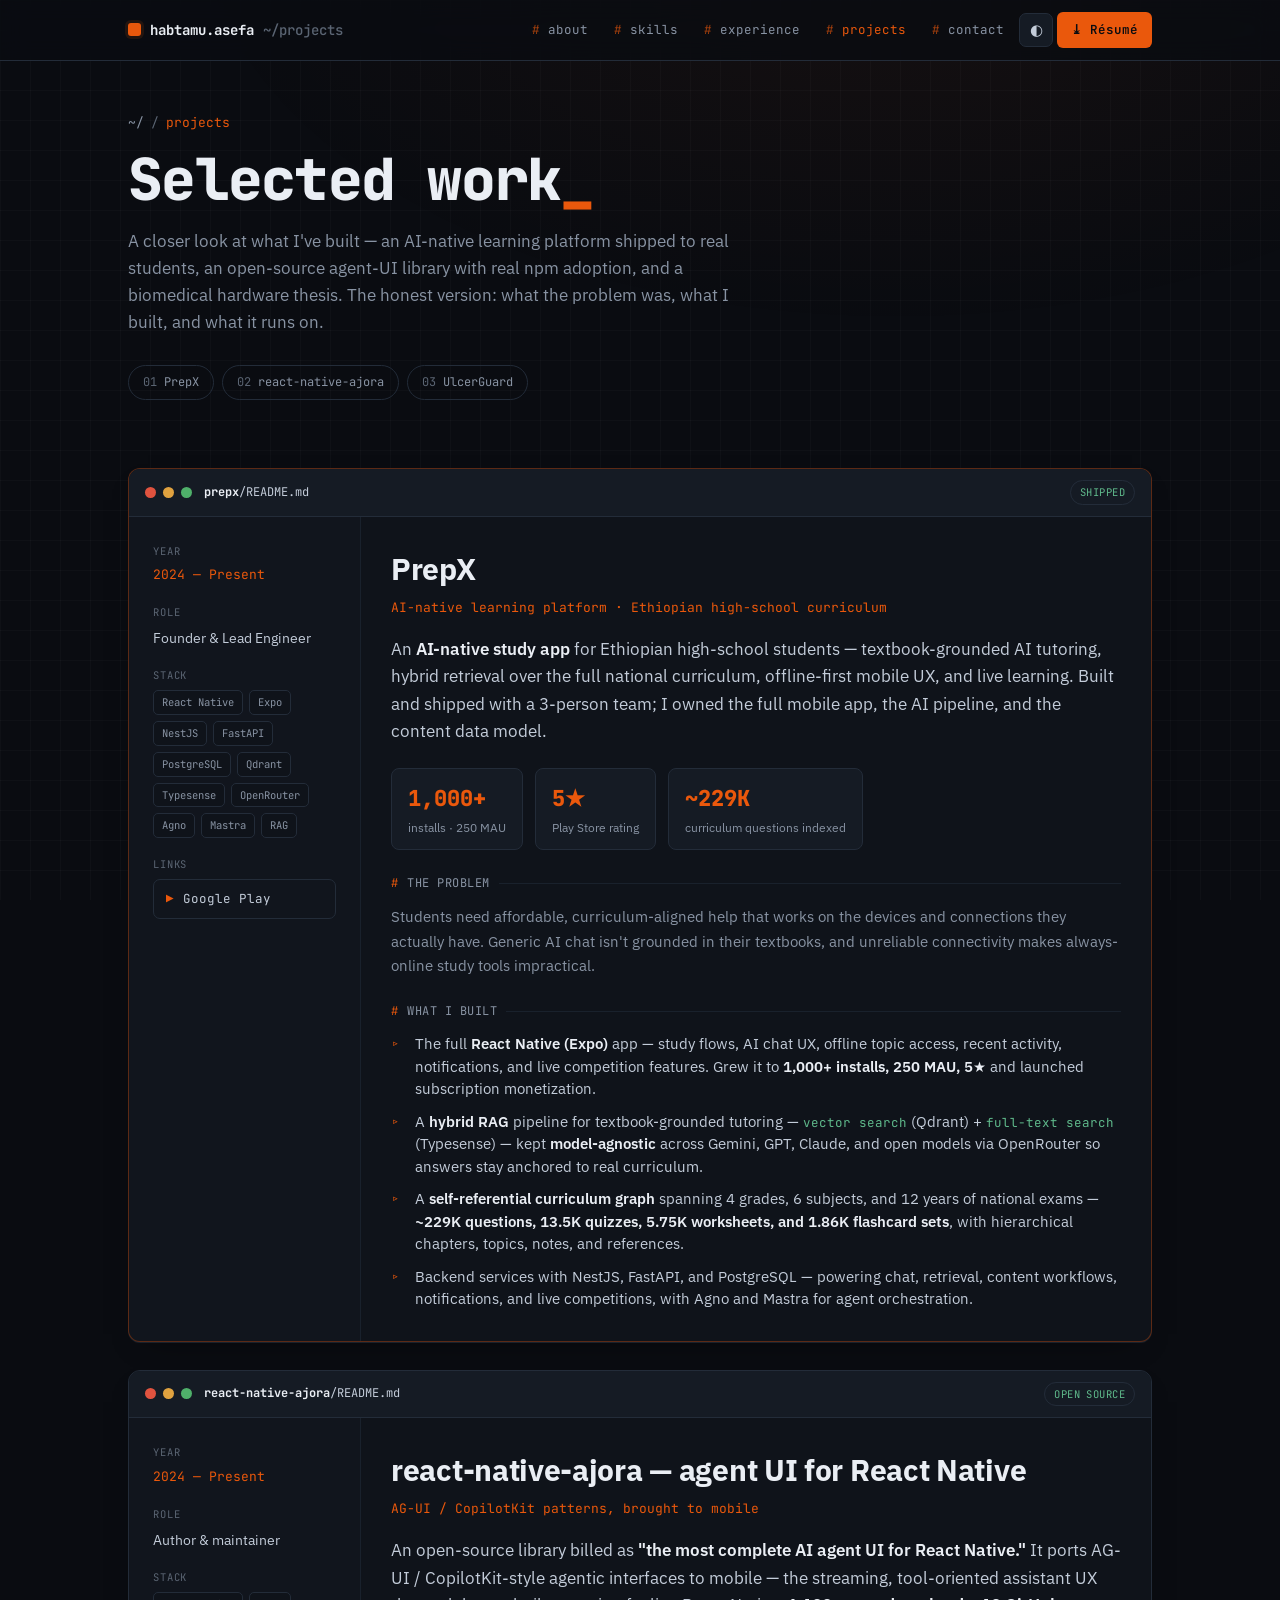
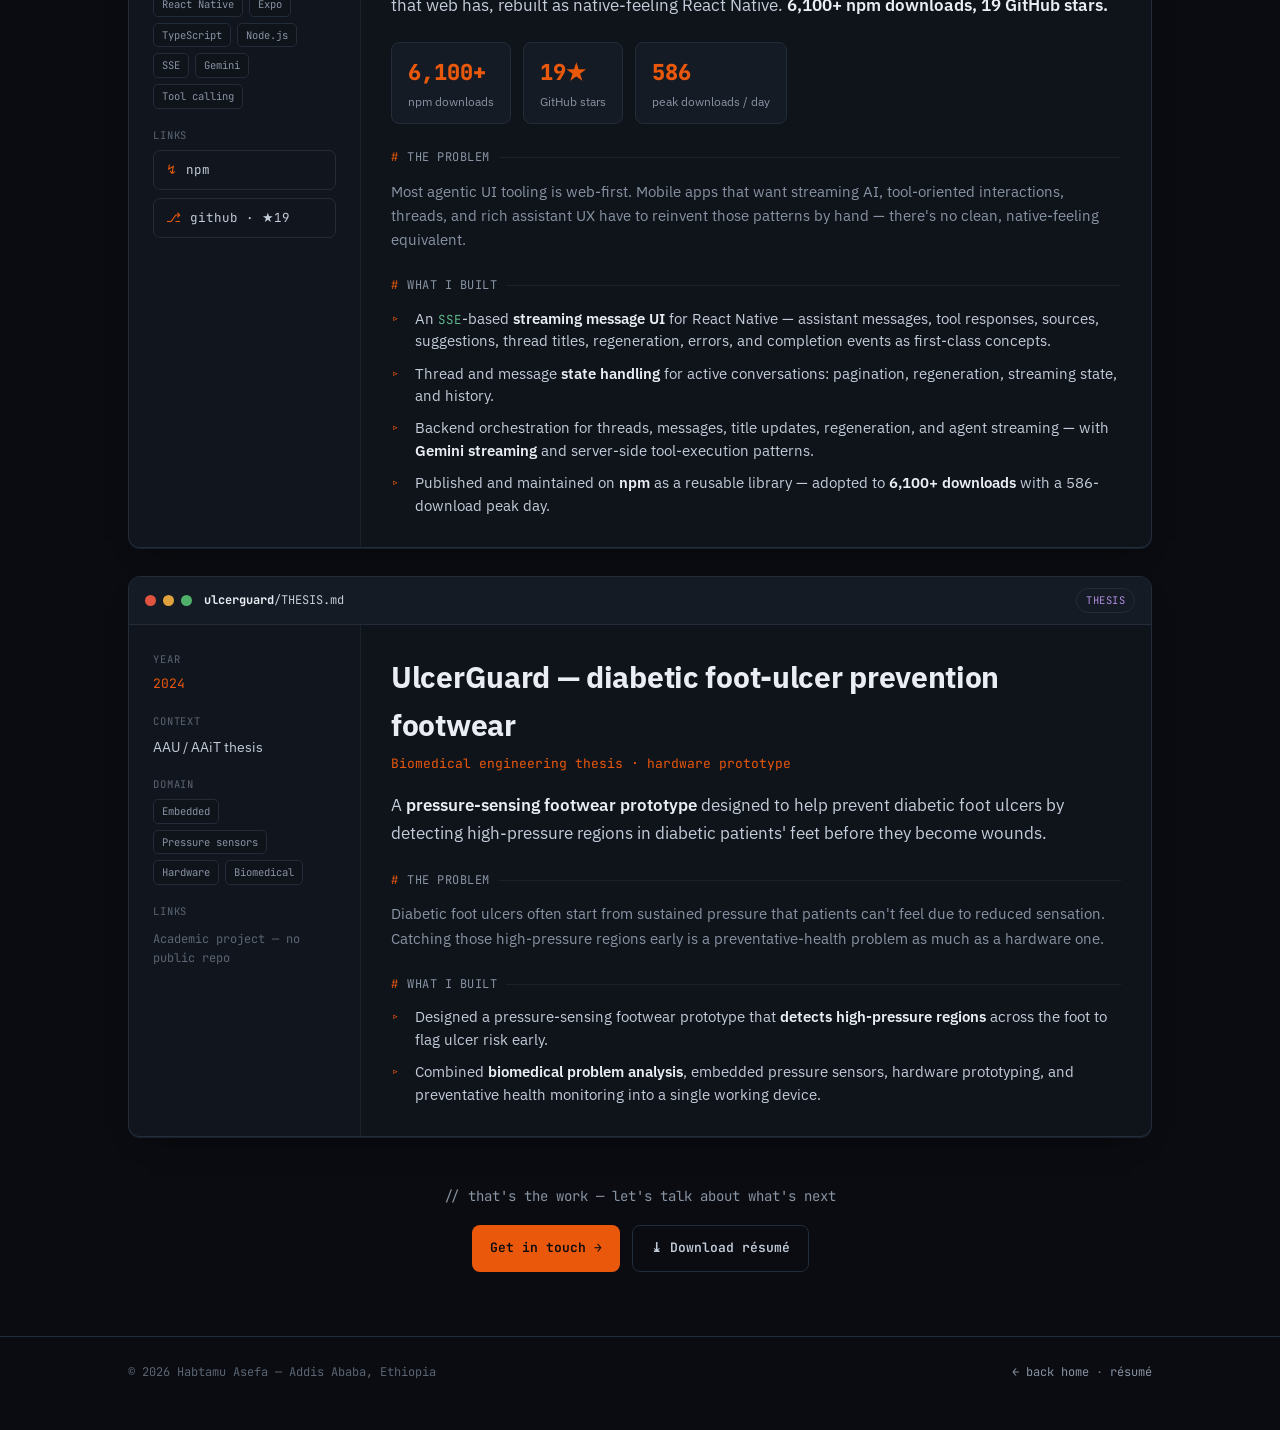
==== projects.html @ e274bf7d "Initial portfolio + résumé site Terminal/IDE-themed portfolio (index, projects, two-page résumé) bui" ====
<!DOCTYPE html>
<html lang="en" data-theme="dark">
<head>
<meta charset="UTF-8" />
<meta name="viewport" content="width=device-width, initial-scale=1.0" />
<title>Projects — Habtamu Asefa</title>
<meta name="description" content="Selected work by Habtamu Asefa — PrepX (AI-native learning platform), react-native-ajora (open-source agent UI), and a biomedical hardware thesis." />
<link rel="icon" type="image/png" href="favicon.png" />
<link rel="apple-touch-icon" href="apple-touch-icon.png" />
<link rel="stylesheet" href="theme.css" />
<link rel="stylesheet" href="site.css" />
<link rel="stylesheet" href="projects.css" />
</head>
<body>
<div class="wrap">

  <!-- ====================== NAV ====================== -->
  <nav class="nav">
    <div class="nav-in">
      <a class="brand" href="index.html"><span class="sq"></span> habtamu.asefa <span class="path">~/projects</span></a>
      <button class="icon-btn nav-toggle" id="navToggle" aria-label="Menu">≡</button>
      <div class="nav-links" id="navLinks">
        <a href="index.html#about"><span class="h">#</span> about</a>
        <a href="index.html#skills"><span class="h">#</span> skills</a>
        <a href="index.html#experience"><span class="h">#</span> experience</a>
        <a href="projects.html" class="active"><span class="h">#</span> projects</a>
        <a href="index.html#contact"><span class="h">#</span> contact</a>
        <button class="icon-btn" id="themeToggle" title="Toggle theme" aria-label="Toggle theme">◐</button>
        <a class="btn-resume" href="Resume.html">⤓ Résumé</a>
      </div>
    </div>
  </nav>

  <main class="container">

    <!-- ====================== HERO ====================== -->
    <header class="proj-hero">
      <div class="crumb"><a href="index.html">~/</a><span class="sep">/</span><span class="here">projects</span></div>
      <h1>Selected work<span class="u">_</span></h1>
      <p class="sub">A closer look at what I've built — an AI-native learning platform shipped to real students, an open-source agent-UI library with real npm adoption, and a biomedical hardware thesis. The honest version: what the problem was, what I built, and what it runs on.</p>

      <div class="case-index">
        <a href="#prepx"><span class="n">01</span> PrepX</a>
        <a href="#ajora"><span class="n">02</span> react-native-ajora</a>
        <a href="#ulcerguard"><span class="n">03</span> UlcerGuard</a>
      </div>
    </header>

    <div class="cases">

      <!-- ============ 01 · PREPX ============ -->
      <article class="case flagship" id="prepx">
        <div class="case-file">
          <span class="term-dots"><i class="r"></i><i class="y"></i><i class="g"></i></span>
          <span class="path"><b>prepx</b>/README.md</span>
          <span class="status status--shipped">Shipped</span>
        </div>
        <div class="case-body">
          <aside class="case-meta">
            <div class="row"><div class="label">Year</div><div class="val mono">2024 — Present</div></div>
            <div class="row"><div class="label">Role</div><div class="val">Founder &amp; Lead Engineer</div></div>
            <div class="row full"><div class="label">Stack</div>
              <div class="stk">
                <span class="chip">React Native</span><span class="chip">Expo</span><span class="chip">NestJS</span><span class="chip">FastAPI</span><span class="chip">PostgreSQL</span><span class="chip">Qdrant</span><span class="chip">Typesense</span><span class="chip">OpenRouter</span><span class="chip">Agno</span><span class="chip">Mastra</span><span class="chip">RAG</span>
              </div>
            </div>
            <div class="row full"><div class="label">Links</div>
              <div class="case-links">
                <a href="https://play.google.com/store/apps/details?id=com.temaribet.prepx"><span class="g">▶</span> Google Play</a>
              </div>
            </div>
          </aside>
          <div class="case-main">
            <h2>PrepX</h2>
            <p class="tagline">AI-native learning platform · Ethiopian high-school curriculum</p>
            <p class="lede">An <b>AI-native study app</b> for Ethiopian high-school students — textbook-grounded AI tutoring, hybrid retrieval over the full national curriculum, offline-first mobile UX, and live learning. Built and shipped with a 3-person team; I owned the full mobile app, the AI pipeline, and the content data model.</p>

            <div class="case-metrics">
              <div class="case-metric"><div class="num">1,000+</div><div class="lbl">installs · 250 MAU</div></div>
              <div class="case-metric"><div class="num">5★</div><div class="lbl">Play Store rating</div></div>
              <div class="case-metric"><div class="num">~229K</div><div class="lbl">curriculum questions indexed</div></div>
            </div>

            <div class="case-h"><span class="h">#</span> the problem <span class="line"></span></div>
            <p>Students need affordable, curriculum-aligned help that works on the devices and connections they actually have. Generic AI chat isn't grounded in their textbooks, and unreliable connectivity makes always-online study tools impractical.</p>

            <div class="case-h"><span class="h">#</span> what i built <span class="line"></span></div>
            <ul class="case-list">
              <li>The full <b>React Native (Expo)</b> app — study flows, AI chat UX, offline topic access, recent activity, notifications, and live competition features. Grew it to <b>1,000+ installs, 250 MAU, 5★</b> and launched subscription monetization.</li>
              <li>A <b>hybrid RAG</b> pipeline for textbook-grounded tutoring — <code>vector search</code> (Qdrant) + <code>full-text search</code> (Typesense) — kept <b>model-agnostic</b> across Gemini, GPT, Claude, and open models via OpenRouter so answers stay anchored to real curriculum.</li>
              <li>A <b>self-referential curriculum graph</b> spanning 4 grades, 6 subjects, and 12 years of national exams — <b>~229K questions, 13.5K quizzes, 5.75K worksheets, and 1.86K flashcard sets</b>, with hierarchical chapters, topics, notes, and references.</li>
              <li>Backend services with NestJS, FastAPI, and PostgreSQL — powering chat, retrieval, content workflows, notifications, and live competitions, with Agno and Mastra for agent orchestration.</li>
            </ul>
          </div>
        </div>
      </article>

      <!-- ============ 02 · REACT-NATIVE-AJORA ============ -->
      <article class="case" id="ajora">
        <div class="case-file">
          <span class="term-dots"><i class="r"></i><i class="y"></i><i class="g"></i></span>
          <span class="path"><b>react-native-ajora</b>/README.md</span>
          <span class="status status--shipped">Open source</span>
        </div>
        <div class="case-body">
          <aside class="case-meta">
            <div class="row"><div class="label">Year</div><div class="val mono">2024 — Present</div></div>
            <div class="row"><div class="label">Role</div><div class="val">Author &amp; maintainer</div></div>
            <div class="row full"><div class="label">Stack</div>
              <div class="stk">
                <span class="chip">React Native</span><span class="chip">Expo</span><span class="chip">TypeScript</span><span class="chip">Node.js</span><span class="chip">SSE</span><span class="chip">Gemini</span><span class="chip">Tool calling</span>
              </div>
            </div>
            <div class="row full"><div class="label">Links</div>
              <div class="case-links">
                <a href="https://www.npmjs.com/package/react-native-ajora"><span class="g">↯</span> npm</a>
                <a href="https://github.com/habasefa/react-native-ajora"><span class="g">⎇</span> github · ★19</a>
              </div>
            </div>
          </aside>
          <div class="case-main">
            <h2>react-native-ajora — agent UI for React Native</h2>
            <p class="tagline">AG-UI / CopilotKit patterns, brought to mobile</p>
            <p class="lede">An open-source library billed as <b>"the most complete AI agent UI for React Native."</b> It ports AG-UI / CopilotKit-style agentic interfaces to mobile — the streaming, tool-oriented assistant UX that web has, rebuilt as native-feeling React Native. <b>6,100+ npm downloads, 19 GitHub stars.</b></p>

            <div class="case-metrics">
              <div class="case-metric"><div class="num">6,100+</div><div class="lbl">npm downloads</div></div>
              <div class="case-metric"><div class="num">19★</div><div class="lbl">GitHub stars</div></div>
              <div class="case-metric"><div class="num">586</div><div class="lbl">peak downloads / day</div></div>
            </div>

            <div class="case-h"><span class="h">#</span> the problem <span class="line"></span></div>
            <p>Most agentic UI tooling is web-first. Mobile apps that want streaming AI, tool-oriented interactions, threads, and rich assistant UX have to reinvent those patterns by hand — there's no clean, native-feeling equivalent.</p>

            <div class="case-h"><span class="h">#</span> what i built <span class="line"></span></div>
            <ul class="case-list">
              <li>An <code>SSE</code>-based <b>streaming message UI</b> for React Native — assistant messages, tool responses, sources, suggestions, thread titles, regeneration, errors, and completion events as first-class concepts.</li>
              <li>Thread and message <b>state handling</b> for active conversations: pagination, regeneration, streaming state, and history.</li>
              <li>Backend orchestration for threads, messages, title updates, regeneration, and agent streaming — with <b>Gemini streaming</b> and server-side tool-execution patterns.</li>
              <li>Published and maintained on <b>npm</b> as a reusable library — adopted to <b>6,100+ downloads</b> with a 586-download peak day.</li>
            </ul>
          </div>
        </div>
      </article>

      <!-- ============ 03 · ULCERGUARD ============ -->
      <article class="case" id="ulcerguard">
        <div class="case-file">
          <span class="term-dots"><i class="r"></i><i class="y"></i><i class="g"></i></span>
          <span class="path"><b>ulcerguard</b>/THESIS.md</span>
          <span class="status status--thesis">Thesis</span>
        </div>
        <div class="case-body">
          <aside class="case-meta">
            <div class="row"><div class="label">Year</div><div class="val mono">2024</div></div>
            <div class="row"><div class="label">Context</div><div class="val">AAU / AAiT thesis</div></div>
            <div class="row full"><div class="label">Domain</div>
              <div class="stk">
                <span class="chip">Embedded</span><span class="chip">Pressure sensors</span><span class="chip">Hardware</span><span class="chip">Biomedical</span>
              </div>
            </div>
            <div class="row full"><div class="label">Links</div>
              <div class="case-links">
                <span class="muted">Academic project — no public repo</span>
              </div>
            </div>
          </aside>
          <div class="case-main">
            <h2>UlcerGuard — diabetic foot-ulcer prevention footwear</h2>
            <p class="tagline">Biomedical engineering thesis · hardware prototype</p>
            <p class="lede">A <b>pressure-sensing footwear prototype</b> designed to help prevent diabetic foot ulcers by detecting high-pressure regions in diabetic patients' feet before they become wounds.</p>

            <div class="case-h"><span class="h">#</span> the problem <span class="line"></span></div>
            <p>Diabetic foot ulcers often start from sustained pressure that patients can't feel due to reduced sensation. Catching those high-pressure regions early is a preventative-health problem as much as a hardware one.</p>

            <div class="case-h"><span class="h">#</span> what i built <span class="line"></span></div>
            <ul class="case-list">
              <li>Designed a pressure-sensing footwear prototype that <b>detects high-pressure regions</b> across the foot to flag ulcer risk early.</li>
              <li>Combined <b>biomedical problem analysis</b>, embedded pressure sensors, hardware prototyping, and preventative health monitoring into a single working device.</li>
            </ul>
          </div>
        </div>
      </article>

    </div>

    <!-- ====================== CTA ====================== -->
    <div class="proj-cta">
      <p>// that's the work — let's talk about what's next</p>
      <div class="row">
        <a class="cta cta-primary" href="index.html#contact">Get in touch →</a>
        <a class="cta cta-ghost" href="Resume.html">⤓ Download résumé</a>
      </div>
    </div>

  </main>

  <footer class="foot">
    <div class="container">
      <div class="foot-in">
        <span>© 2026 Habtamu Asefa — Addis Ababa, Ethiopia</span>
        <span><a href="index.html">← back home</a> · <a href="Resume.html">résumé</a></span>
      </div>
    </div>
  </footer>

</div>

<script>
  // minimal: theme + mobile nav (no terminal here)
  (function () {
    var root = document.documentElement;
    var saved = localStorage.getItem('habtamu-theme');
    if (saved) root.setAttribute('data-theme', saved);
    var tg = document.getElementById('themeToggle');
    if (tg) tg.addEventListener('click', function () {
      var dark = root.getAttribute('data-theme') !== 'light';
      var next = dark ? 'light' : 'dark';
      root.setAttribute('data-theme', next);
      localStorage.setItem('habtamu-theme', next);
    });
    var nt = document.getElementById('navToggle'), nl = document.getElementById('navLinks');
    if (nt && nl) {
      nt.addEventListener('click', function () { nl.classList.toggle('open'); });
      nl.querySelectorAll('a').forEach(function (a) { a.addEventListener('click', function () { nl.classList.remove('open'); }); });
    }
  })();
</script>
</body>
</html>
---- theme.css ----
/* =========================================================================
   Habtamu Asefa — shared theme tokens
   Developer-terminal / IDE aesthetic. Deep slate, orange accent.
   ========================================================================= */

@import url('https://fonts.googleapis.com/css2?family=JetBrains+Mono:ital,wght@0,400;0,500;0,600;0,700;0,800;1,400;1,500&family=IBM+Plex+Sans:ital,wght@0,300;0,400;0,500;0,600;0,700;1,400&display=swap');

:root {
  /* Accent (chosen: orange) — used sparingly for emphasis */
  --accent:        #ea580c;
  --accent-bright: #fb923c;
  --accent-deep:   #c2410c;
  --accent-tint:   rgba(234, 88, 12, 0.12);

  /* Restrained "syntax" palette — used as quiet code-color motifs */
  --syn-green:  #5fb98b;
  --syn-blue:   #6ca8e6;
  --syn-purple: #b08ce0;
  --syn-yellow: #d6a44a;

  /* Type */
  --font-mono: 'JetBrains Mono', ui-monospace, 'SF Mono', Menlo, Consolas, monospace;
  --font-sans: 'IBM Plex Sans', system-ui, -apple-system, sans-serif;

  /* Type scale */
  --t-xs:   12px;
  --t-sm:   13px;
  --t-base: 15px;
  --t-md:   17px;
  --t-lg:   20px;
  --t-xl:   26px;
  --t-2xl:  34px;
  --t-3xl:  46px;
  --t-4xl:  62px;
  --t-5xl:  84px;

  /* Spacing — 4px base */
  --s-1: 4px;  --s-2: 8px;  --s-3: 12px; --s-4: 16px; --s-5: 20px;
  --s-6: 24px; --s-8: 32px; --s-10: 40px; --s-12: 48px; --s-16: 64px;
  --s-20: 80px; --s-24: 96px; --s-32: 128px;

  --radius: 8px;
  --radius-sm: 5px;
  --radius-lg: 12px;
  --radius-pill: 9999px;

  --ease: cubic-bezier(0.2, 0.7, 0.2, 1);
  --dur: 240ms;

  --maxw: 1080px;
}

/* ---- Dark (default) ---------------------------------------------------- */
:root,
[data-theme="dark"] {
  --bg-0: #0a0c11;   /* deepest — page */
  --bg-1: #0f131a;   /* panel */
  --bg-2: #151b24;   /* raised surface */
  --bg-3: #1b2430;   /* hover */
  --border:      #232c39;
  --border-soft: #19212c;
  --border-glow: rgba(234, 88, 12, 0.35);

  --fg-0: #eaeef4;   /* primary */
  --fg-1: #c3ccd9;   /* body */
  --fg-2: #8893a3;   /* secondary / meta */
  --fg-3: #5b6573;   /* faint / comments */

  --shadow-pop: 0 2px 4px rgba(0,0,0,0.4), 0 18px 50px -18px rgba(0,0,0,0.7);
  --shadow-card: 0 1px 0 var(--border-soft), 0 12px 30px -20px rgba(0,0,0,0.8);
  --scrim: rgba(5,7,10,0.7);
  --grid-line: rgba(255,255,255,0.022);
}

/* ---- Light (print-friendly / toggle) ---------------------------------- */
[data-theme="light"] {
  --bg-0: #f7f6f2;
  --bg-1: #ffffff;
  --bg-2: #f1efe9;
  --bg-3: #e8e5dd;
  --border:      #ddd8cd;
  --border-soft: #e8e4da;
  --border-glow: rgba(234, 88, 12, 0.3);

  --fg-0: #171513;
  --fg-1: #34302a;
  --fg-2: #6b6459;
  --fg-3: #948b7c;

  --syn-green:  #2f7d57;
  --syn-blue:   #2f6bb0;
  --syn-purple: #7a51b8;
  --syn-yellow: #9a6f12;

  --shadow-pop: 0 2px 4px rgba(40,30,15,0.06), 0 18px 44px -22px rgba(40,30,15,0.2);
  --shadow-card: 0 1px 2px rgba(40,30,15,0.05), 0 10px 26px -20px rgba(40,30,15,0.25);
  --scrim: rgba(30,24,15,0.4);
  --grid-line: rgba(0,0,0,0.025);
}

* { box-sizing: border-box; }

::selection { background: var(--accent-tint); color: var(--fg-0); }

/* Shared terminal window chrome dots */
.term-dots { display: inline-flex; gap: 7px; align-items: center; }
.term-dots i {
  width: 11px; height: 11px; border-radius: 50%;
  display: block; background: var(--border);
}
.term-dots i.r { background: #e0533f; }
.term-dots i.y { background: #e0a23f; }
.term-dots i.g { background: #4fb06a; }

/* Prompt glyph */
.prompt { color: var(--accent); font-weight: 700; }
.flat   { color: var(--syn-green); }
.dim    { color: var(--fg-3); }
---- site.css ----
/* =========================================================================
   Portfolio site — developer-terminal aesthetic
   ========================================================================= */

html { scroll-behavior: smooth; scroll-padding-top: 84px; }
body {
  margin: 0; background: var(--bg-0); color: var(--fg-1);
  font-family: var(--font-sans); font-size: var(--t-base); line-height: 1.6;
  -webkit-font-smoothing: antialiased;
  overflow-x: hidden;
}

/* faint page grid + vignette */
body::before {
  content: ""; position: fixed; inset: 0; pointer-events: none; z-index: 0;
  background-image:
    linear-gradient(var(--grid-line) 1px, transparent 1px),
    linear-gradient(90deg, var(--grid-line) 1px, transparent 1px);
  background-size: 30px 30px;
}
body::after {
  content: ""; position: fixed; inset: 0; pointer-events: none; z-index: 0;
  background: radial-gradient(1200px 700px at 70% -10%, var(--accent-tint), transparent 60%);
  opacity: 0.5;
}
.wrap { position: relative; z-index: 1; }

a { color: inherit; }
::selection { background: var(--accent-tint); }

/* scrollbar */
::-webkit-scrollbar { width: 11px; height: 11px; }
::-webkit-scrollbar-track { background: var(--bg-0); }
::-webkit-scrollbar-thumb { background: var(--bg-3); border-radius: 6px; border: 2px solid var(--bg-0); }
::-webkit-scrollbar-thumb:hover { background: var(--border); }

.container { max-width: var(--maxw); margin: 0 auto; padding: 0 28px; }

/* ============ NAV ============ */
.nav {
  position: sticky; top: 0; z-index: 40;
  background: color-mix(in srgb, var(--bg-0) 78%, transparent);
  backdrop-filter: blur(12px) saturate(1.2);
  border-bottom: 1px solid var(--border);
}
.nav-in { max-width: var(--maxw); margin: 0 auto; padding: 12px 28px;
  display: flex; align-items: center; gap: 18px; }
.brand { font-family: var(--font-mono); font-weight: 700; font-size: 14px; color: var(--fg-0);
  display: flex; align-items: center; gap: 9px; text-decoration: none; }
.brand .sq { width: 13px; height: 13px; border-radius: 3px; background: var(--accent);
  box-shadow: 0 0 0 3px var(--accent-tint); }
.brand .path { color: var(--fg-3); font-weight: 500; }
.nav-links { margin-left: auto; display: flex; gap: 4px; align-items: center; }
.nav-links a { font-family: var(--font-mono); font-size: 12.5px; color: var(--fg-2);
  text-decoration: none; padding: 7px 11px; border-radius: 6px; transition: all var(--dur) var(--ease); }
.nav-links a:hover { color: var(--fg-0); background: var(--bg-2); }
.nav-links a.active { color: var(--accent); }
.nav-links a .h { color: var(--accent); opacity: .7; }
.btn-resume {
  font-family: var(--font-mono); font-size: 12.5px; font-weight: 600;
  color: var(--bg-0) !important; background: var(--accent);
  padding: 8px 14px !important; border-radius: 6px; text-decoration: none;
  transition: all var(--dur) var(--ease); display: inline-flex; gap: 7px; align-items: center;
}
.btn-resume:hover { background: var(--accent-bright); transform: translateY(-1px); }
.icon-btn { background: var(--bg-2); border: 1px solid var(--border); color: var(--fg-1);
  width: 34px; height: 34px; border-radius: 7px; cursor: pointer; font-size: 15px;
  display: inline-flex; align-items: center; justify-content: center; transition: all var(--dur) var(--ease); }
.icon-btn:hover { border-color: var(--accent); color: var(--accent); }

.nav-toggle { display: none; }

/* ============ HERO ============ */
.hero { padding: 64px 0 72px; }
.hero-grid { display: grid; grid-template-columns: 1.05fr 0.95fr; gap: 44px; align-items: center; }

.hero-eyebrow { font-family: var(--font-mono); font-size: 13px; color: var(--fg-2); margin-bottom: 18px; }
.hero-eyebrow .prompt { margin-right: 8px; }
.hero h1 {
  font-family: var(--font-mono); font-weight: 800; letter-spacing: -0.03em;
  font-size: clamp(40px, 6.4vw, 72px); line-height: 0.98; margin: 0; color: var(--fg-0);
}
.hero h1 .u { color: var(--accent); }
.hero .tagline {
  font-family: var(--font-mono); font-size: clamp(15px, 2vw, 19px); color: var(--fg-1);
  margin: 20px 0 0; font-weight: 500; letter-spacing: -0.01em;
}
.hero .tagline .sep { color: var(--accent); margin: 0 7px; }
.hero .lede { font-size: var(--t-md); color: var(--fg-2); max-width: 50ch; margin: 22px 0 0; line-height: 1.65; }
.hero .lede b { color: var(--fg-0); font-weight: 600; }
.hero-cta { display: flex; flex-wrap: wrap; gap: 12px; margin-top: 30px; }
.cta {
  font-family: var(--font-mono); font-size: 13px; font-weight: 600; text-decoration: none;
  padding: 12px 18px; border-radius: 8px; transition: all var(--dur) var(--ease);
  display: inline-flex; align-items: center; gap: 9px;
}
.cta-primary { background: var(--accent); color: var(--bg-0); }
.cta-primary:hover { background: var(--accent-bright); transform: translateY(-2px); box-shadow: 0 10px 26px -12px var(--accent); }
.cta-ghost { background: transparent; color: var(--fg-1); border: 1px solid var(--border); }
.cta-ghost:hover { border-color: var(--accent); color: var(--accent); }

/* terminal window */
.term {
  background: var(--bg-1); border: 1px solid var(--border); border-radius: var(--radius-lg);
  box-shadow: var(--shadow-pop); overflow: hidden; min-height: 360px;
  display: flex; flex-direction: column;
}
.term-bar { display: flex; align-items: center; gap: 12px; padding: 11px 14px;
  background: var(--bg-2); border-bottom: 1px solid var(--border); }
.term-bar .title { font-family: var(--font-mono); font-size: 12px; color: var(--fg-2); margin: 0 auto; }
.term-bar .title b { color: var(--fg-1); }
.term-body { padding: 18px 18px 16px; font-family: var(--font-mono); font-size: 13.5px;
  line-height: 1.7; flex: 1; overflow-y: auto; max-height: 420px; }
.term-body .line { white-space: pre-wrap; word-break: break-word; }
.term-body .cmd .prompt { color: var(--accent); margin-right: 8px; }
.term-body .cmd { color: var(--fg-0); }
.term-body .out { color: var(--fg-2); padding-left: 2px; }
.term-body .out .ok { color: var(--syn-green); }
.term-body .out .key { color: var(--syn-blue); }
.term-body .out .str { color: var(--syn-green); }
.term-body .out .acc { color: var(--accent); }
.term-body .out a { color: var(--syn-blue); text-decoration: none; border-bottom: 1px dotted var(--syn-blue); }
.term-input-row { display: flex; align-items: center; padding: 6px 18px 16px; font-family: var(--font-mono); font-size: 13.5px; }
.term-input-row .prompt { color: var(--accent); margin-right: 8px; }
.term-input { background: transparent; border: none; outline: none; color: var(--fg-0);
  font-family: var(--font-mono); font-size: 13.5px; flex: 1; caret-color: var(--accent); }
.term-input::placeholder { color: var(--fg-3); }
.cursor { display: inline-block; width: 9px; height: 17px; background: var(--accent);
  vertical-align: text-bottom; animation: blink 1.05s steps(1) infinite; margin-left: 1px; }
@keyframes blink { 50% { opacity: 0; } }
.hint { font-family: var(--font-mono); font-size: 11px; color: var(--fg-3); margin-top: 9px; text-align: center; }
.hint code { color: var(--accent); }

/* ============ SECTION SHELL ============ */
section.block { padding: 56px 0; position: relative; }
.sec-label { font-family: var(--font-mono); font-size: 13px; color: var(--fg-2); margin-bottom: 10px;
  display: flex; align-items: center; gap: 9px; }
.sec-label .h { color: var(--accent); font-weight: 700; }
.sec-label .rule { flex: 1; height: 1px; background: var(--border); }
.sec-title { font-family: var(--font-mono); font-weight: 800; font-size: clamp(26px, 4vw, 38px);
  letter-spacing: -0.02em; color: var(--fg-0); margin: 0 0 8px; }
.sec-intro { color: var(--fg-2); max-width: 60ch; margin: 0 0 32px; font-size: var(--t-md); }

/* reveal */
.reveal { opacity: 0; transform: translateY(18px); transition: opacity 600ms var(--ease), transform 600ms var(--ease); }
.reveal.in { opacity: 1; transform: none; }

/* ============ ABOUT ============ */
.about-grid { display: grid; grid-template-columns: 1.4fr 1fr; gap: 36px; align-items: start; }
.prose-card { background: var(--bg-1); border: 1px solid var(--border); border-radius: var(--radius-lg); padding: 26px 28px; }
.prose-card p { margin: 0 0 14px; color: var(--fg-1); }
.prose-card p:last-child { margin-bottom: 0; }
.prose-card b { color: var(--fg-0); font-weight: 600; }
.prose-card .accent { color: var(--accent); font-weight: 600; }
.stat-col { display: flex; flex-direction: column; gap: 12px; }
.stat { background: var(--bg-1); border: 1px solid var(--border); border-radius: var(--radius);
  padding: 18px 20px; }
.stat .num { font-family: var(--font-mono); font-size: 30px; font-weight: 800; color: var(--accent); letter-spacing: -0.02em; }
.stat .lbl { font-size: 13px; color: var(--fg-2); margin-top: 3px; }

/* profile photo — compact, framed like an IDE file panel */
.avatar { margin: 0; align-self: flex-start; background: var(--bg-1);
  border: 1px solid var(--border); border-radius: var(--radius-lg); padding: 7px;
  box-shadow: var(--shadow-card); }
.avatar img { width: 168px; height: 168px; object-fit: cover; object-position: center 18%;
  border-radius: var(--radius-sm); display: block; }
.avatar figcaption { font-family: var(--font-mono); font-size: var(--t-xs); color: var(--fg-3);
  display: flex; align-items: center; gap: 7px; padding: 7px 3px 2px; }
.avatar figcaption .on { width: 7px; height: 7px; border-radius: 50%;
  background: var(--syn-green); box-shadow: 0 0 0 3px var(--accent-tint); flex: none; }
.avatar figcaption b { color: var(--fg-1); font-weight: 600; }

/* ============ SKILLS (code block) ============ */
.code-window { background: var(--bg-1); border: 1px solid var(--border); border-radius: var(--radius-lg);
  overflow: hidden; box-shadow: var(--shadow-card); }
.code-head { display: flex; align-items: center; gap: 12px; padding: 11px 16px; background: var(--bg-2);
  border-bottom: 1px solid var(--border); font-family: var(--font-mono); font-size: 12px; color: var(--fg-2); }
.code-body { display: grid; grid-template-columns: 46px 1fr; font-family: var(--font-mono);
  font-size: 13.5px; line-height: 1.95; }
.gutter { color: var(--fg-3); text-align: right; padding: 16px 12px 16px 0; user-select: none;
  border-right: 1px solid var(--border-soft); background: color-mix(in srgb, var(--bg-2) 40%, transparent); }
.code { padding: 16px 18px; overflow-x: auto; }
.code .ln { white-space: pre; }
.code .k { color: var(--syn-purple); }
.code .key { color: var(--syn-blue); }
.code .str { color: var(--syn-green); }
.code .pun { color: var(--fg-3); }
.code .acc { color: var(--accent); }
.code .cm { color: var(--fg-3); font-style: italic; }

/* ============ EXPERIENCE ============ */
.timeline { display: flex; flex-direction: column; gap: 0; }
.job { display: grid; grid-template-columns: 200px 1fr; gap: 28px; padding: 26px 0;
  border-top: 1px solid var(--border); }
.job:first-child { border-top: none; }
.job .when { font-family: var(--font-mono); font-size: 12.5px; color: var(--accent); font-weight: 600; }
.job .place { font-family: var(--font-mono); font-size: 12px; color: var(--fg-3); margin-top: 6px; }
.job .stk { display: flex; flex-wrap: wrap; gap: 5px; margin-top: 14px; }
.chip { font-family: var(--font-mono); font-size: 10.5px; color: var(--fg-2); border: 1px solid var(--border);
  border-radius: 5px; padding: 3px 8px; background: var(--bg-1); }
.job h3 { font-size: 21px; color: var(--fg-0); margin: 0; letter-spacing: -0.01em; }
.job .org { font-family: var(--font-mono); font-size: 13px; color: var(--accent); margin-top: 4px; }
.job .desc { color: var(--fg-2); margin: 12px 0 0; font-size: 14.5px; }
.job ul { margin: 14px 0 0; padding: 0; list-style: none; display: flex; flex-direction: column; gap: 8px; }
.job li { position: relative; padding-left: 22px; color: var(--fg-1); font-size: 14.5px; line-height: 1.55; }
.job li::before { content: "▹"; position: absolute; left: 0; color: var(--accent); font-family: var(--font-mono); }
.job li b { color: var(--fg-0); font-weight: 600; }
.job li code { font-family: var(--font-mono); font-size: 12.5px; color: var(--syn-green); }

/* ============ PROJECTS ============ */
.proj-grid { display: grid; grid-template-columns: repeat(2, 1fr); gap: 18px; }
.card { background: var(--bg-1); border: 1px solid var(--border); border-radius: var(--radius-lg);
  padding: 22px 24px; transition: all var(--dur) var(--ease); display: flex; flex-direction: column;
  position: relative; overflow: hidden; }
.card::before { content: ""; position: absolute; left: 0; top: 0; bottom: 0; width: 2px;
  background: var(--accent); opacity: 0; transition: opacity var(--dur) var(--ease); }
.card:hover { border-color: var(--border-glow); transform: translateY(-3px); box-shadow: var(--shadow-pop); }
.card:hover::before { opacity: 1; }
.card .top { display: flex; align-items: center; gap: 10px; margin-bottom: 14px; }
.card .fname { font-family: var(--font-mono); font-size: 12px; color: var(--fg-3); margin-left: auto; }
.card .ico { width: 30px; height: 30px; border-radius: 7px; background: var(--accent-tint);
  color: var(--accent); display: flex; align-items: center; justify-content: center;
  font-family: var(--font-mono); font-weight: 700; font-size: 14px; }
.card h3 { font-size: 18px; color: var(--fg-0); margin: 0 0 4px; letter-spacing: -0.01em; }
.card .yr { font-family: var(--font-mono); font-size: 11.5px; color: var(--accent); }
.card p { color: var(--fg-2); font-size: 14px; margin: 11px 0 16px; flex: 1; line-height: 1.55; }
.card .stk { display: flex; flex-wrap: wrap; gap: 5px; }
.card.wide { grid-column: span 2; }

/* clickable project cards → case studies */
.card-link { text-decoration: none; color: inherit; cursor: pointer; }
.card-link:focus-visible { outline: 2px solid var(--accent); outline-offset: 3px; }
.card .badge {
  font-family: var(--font-mono); font-size: 10.5px; color: var(--syn-green);
  border: 1px solid color-mix(in srgb, var(--syn-green) 40%, transparent);
  border-radius: var(--radius-pill); padding: 2px 9px;
}
.card-more {
  font-family: var(--font-mono); font-size: 12px; color: var(--fg-3); margin-top: 14px;
  transition: color var(--dur) var(--ease); display: inline-flex; align-items: center; gap: 6px;
}
.card-link:hover .card-more { color: var(--accent); }
.intro-link { color: var(--accent); text-decoration: none; font-family: var(--font-mono); font-size: 14px; white-space: nowrap; }
.intro-link:hover { text-decoration: underline; text-underline-offset: 3px; }

/* ============ EDUCATION + ACHIEVEMENTS ============ */
.split { display: grid; grid-template-columns: 1fr 1fr; gap: 22px; }
.panel { background: var(--bg-1); border: 1px solid var(--border); border-radius: var(--radius-lg); padding: 26px 28px; }
.panel h3 { font-family: var(--font-mono); font-size: 14px; color: var(--fg-0); margin: 0 0 18px;
  display: flex; align-items: center; gap: 8px; }
.panel h3 .h { color: var(--accent); }
.edu-deg { font-size: 18px; color: var(--fg-0); font-weight: 600; }
.edu-school { font-family: var(--font-mono); font-size: 13px; color: var(--accent); margin-top: 5px; }
.edu-det { color: var(--fg-2); font-size: 14px; margin-top: 12px; line-height: 1.55; }
.edu-det b { color: var(--fg-1); }
.ach-list { list-style: none; margin: 0; padding: 0; display: flex; flex-direction: column; gap: 13px; }
.ach-list li { position: relative; padding-left: 24px; color: var(--fg-1); font-size: 14.5px; line-height: 1.5; }
.ach-list li::before { content: "§"; position: absolute; left: 0; color: var(--accent); font-family: var(--font-mono); font-weight: 700; }
.ach-list li b { color: var(--fg-0); font-weight: 600; }

/* ============ CONTACT / FOOTER ============ */
.contact-block { padding: 72px 0 40px; }
.contact-card { background: var(--bg-1); border: 1px solid var(--border); border-radius: var(--radius-lg);
  padding: 44px; text-align: center; box-shadow: var(--shadow-card); position: relative; overflow: hidden; }
.contact-card::after { content: ""; position: absolute; inset: 0; pointer-events: none;
  background: radial-gradient(600px 300px at 50% 0%, var(--accent-tint), transparent 70%); }
.contact-card > * { position: relative; }
.contact-card .prompt-line { font-family: var(--font-mono); font-size: 13px; color: var(--fg-2); margin-bottom: 14px; }
.contact-card h2 { font-family: var(--font-mono); font-weight: 800; font-size: clamp(28px, 4vw, 44px);
  letter-spacing: -0.02em; color: var(--fg-0); margin: 0 0 14px; }
.contact-card h2 .u { color: var(--accent); }
.contact-card p { color: var(--fg-2); max-width: 46ch; margin: 0 auto 28px; }
.links-row { display: flex; flex-wrap: wrap; gap: 12px; justify-content: center; }
.link-btn { font-family: var(--font-mono); font-size: 13px; color: var(--fg-1); text-decoration: none;
  background: var(--bg-2); border: 1px solid var(--border); border-radius: 8px; padding: 11px 17px;
  display: inline-flex; align-items: center; gap: 9px; transition: all var(--dur) var(--ease); }
.link-btn:hover { border-color: var(--accent); color: var(--accent); transform: translateY(-2px); }
.link-btn .g { color: var(--accent); }

.foot { border-top: 1px solid var(--border); margin-top: 56px; padding: 26px 0 48px; }
.foot-in { display: flex; flex-wrap: wrap; gap: 14px; justify-content: space-between; align-items: center;
  font-family: var(--font-mono); font-size: 12px; color: var(--fg-3); }
.foot-in a { color: var(--fg-2); text-decoration: none; }
.foot-in a:hover { color: var(--accent); }

/* ============ RESPONSIVE ============ */
@media (max-width: 880px) {
  .hero-grid, .about-grid { grid-template-columns: 1fr; gap: 34px; }
  .job { grid-template-columns: 1fr; gap: 12px; }
  .proj-grid, .split { grid-template-columns: 1fr; }
  .card.wide { grid-column: span 1; }
  .nav-links { display: none; }
  .nav-links.open { display: flex; position: absolute; top: 58px; right: 14px; left: 14px;
    flex-direction: column; background: var(--bg-1); border: 1px solid var(--border);
    border-radius: var(--radius); padding: 10px; gap: 2px; box-shadow: var(--shadow-pop); }
  .nav-links.open a { padding: 11px 14px; }
  .nav-toggle { display: inline-flex; }
}
@media (max-width: 520px) {
  .container, .nav-in { padding-left: 18px; padding-right: 18px; }
  .contact-card { padding: 30px 22px; }
}
---- projects.css ----
/* =========================================================================
   Projects page — case studies
   ========================================================================= */

.proj-hero { padding: 52px 0 24px; }
.proj-hero .crumb { font-family: var(--font-mono); font-size: 13px; color: var(--fg-2); margin-bottom: 16px; }
.proj-hero .crumb a { color: var(--fg-2); text-decoration: none; }
.proj-hero .crumb a:hover { color: var(--accent); }
.proj-hero .crumb .sep { color: var(--fg-3); margin: 0 7px; }
.proj-hero .crumb .here { color: var(--accent); }
.proj-hero h1 {
  font-family: var(--font-mono); font-weight: 800; letter-spacing: -0.03em;
  font-size: clamp(34px, 5.5vw, 58px); line-height: 1; margin: 0; color: var(--fg-0);
}
.proj-hero h1 .u { color: var(--accent); }
.proj-hero .sub { color: var(--fg-2); font-size: var(--t-md); max-width: 62ch; margin: 20px 0 0; line-height: 1.6; }

/* index strip — jump links */
.case-index { display: flex; flex-wrap: wrap; gap: 8px; margin: 28px 0 8px; }
.case-index a {
  font-family: var(--font-mono); font-size: 12px; color: var(--fg-2); text-decoration: none;
  border: 1px solid var(--border); border-radius: var(--radius-pill); padding: 7px 14px;
  transition: all var(--dur) var(--ease); display: inline-flex; align-items: center; gap: 7px;
}
.case-index a:hover { border-color: var(--accent); color: var(--accent); }
.case-index a .n { color: var(--fg-3); }
.case-index a:hover .n { color: var(--accent); }

/* ---- the case study ---- */
.cases { display: flex; flex-direction: column; gap: 28px; padding: 36px 0 24px; }

.case {
  scroll-margin-top: 90px;
  background: var(--bg-1); border: 1px solid var(--border); border-radius: var(--radius-lg);
  overflow: hidden; box-shadow: var(--shadow-card);
}
.case.flagship { border-color: var(--border-glow); }

.case-file {
  display: flex; align-items: center; gap: 12px; padding: 11px 16px;
  background: var(--bg-2); border-bottom: 1px solid var(--border);
  font-family: var(--font-mono); font-size: 12px; color: var(--fg-2);
}
.case-file .path { color: var(--fg-1); }
.case-file .path b { color: var(--fg-0); }
.case-file .status {
  margin-left: auto; font-size: 10.5px; letter-spacing: 0.04em; text-transform: uppercase;
  padding: 3px 9px; border-radius: var(--radius-pill); border: 1px solid var(--border);
}
.status--shipped { color: var(--syn-green); border-color: color-mix(in srgb, var(--syn-green) 45%, transparent); }
.status--exp     { color: var(--accent);    border-color: var(--border-glow); }
.status--research{ color: var(--syn-blue);  border-color: color-mix(in srgb, var(--syn-blue) 45%, transparent); }
.status--thesis  { color: var(--syn-purple);border-color: color-mix(in srgb, var(--syn-purple) 45%, transparent); }

.case-body { display: grid; grid-template-columns: 232px 1fr; gap: 0; }
.case-meta {
  padding: 26px 24px; border-right: 1px solid var(--border-soft);
  background: color-mix(in srgb, var(--bg-2) 35%, transparent);
}
.case-meta .label { font-family: var(--font-mono); font-size: 10.5px; letter-spacing: 0.08em;
  text-transform: uppercase; color: var(--fg-3); margin: 0 0 6px; }
.case-meta .row { margin-bottom: 18px; }
.case-meta .val { font-size: 14px; color: var(--fg-1); }
.case-meta .val.mono { font-family: var(--font-mono); font-size: 13px; color: var(--accent); }
.case-meta .stk { display: flex; flex-wrap: wrap; gap: 6px; }
.case-meta .stk .chip { background: var(--bg-1); }
.case-links { display: flex; flex-direction: column; gap: 8px; }
.case-links a {
  font-family: var(--font-mono); font-size: 12.5px; color: var(--fg-1); text-decoration: none;
  border: 1px solid var(--border); border-radius: 7px; padding: 9px 12px;
  display: inline-flex; align-items: center; gap: 9px; transition: all var(--dur) var(--ease);
}
.case-links a:hover { border-color: var(--accent); color: var(--accent); transform: translateX(2px); }
.case-links a .g { color: var(--accent); }
.case-links .muted { color: var(--fg-3); font-family: var(--font-mono); font-size: 12px; padding: 4px 0; }

.case-main { padding: 28px 30px 30px; }
.case-main h2 { font-size: clamp(22px, 3vw, 30px); color: var(--fg-0); margin: 0 0 4px; letter-spacing: -0.01em; }
.case-main .tagline { font-family: var(--font-mono); font-size: 13px; color: var(--accent); margin: 0 0 18px; }
.case-main .lede { color: var(--fg-1); font-size: var(--t-md); line-height: 1.62; margin: 0 0 22px; }
.case-main .lede b { color: var(--fg-0); font-weight: 600; }

.case-h {
  font-family: var(--font-mono); font-size: 12px; letter-spacing: 0.04em; text-transform: uppercase;
  color: var(--fg-2); margin: 24px 0 12px; display: flex; align-items: center; gap: 9px;
}
.case-h .h { color: var(--accent); }
.case-h .line { flex: 1; height: 1px; background: var(--border-soft); }

.case-main p { color: var(--fg-2); line-height: 1.62; margin: 0 0 14px; }
.case-main p b { color: var(--fg-1); font-weight: 600; }

.case-list { list-style: none; margin: 0; padding: 0; display: flex; flex-direction: column; gap: 10px; }
.case-list li { position: relative; padding-left: 24px; color: var(--fg-1); font-size: 14.5px; line-height: 1.55; }
.case-list li::before { content: "▹"; position: absolute; left: 0; color: var(--accent); font-family: var(--font-mono); }
.case-list li b { color: var(--fg-0); font-weight: 600; }
.case-list li code { font-family: var(--font-mono); font-size: 12.5px; color: var(--syn-green); }

/* highlight callouts (only where a real metric exists) */
.case-metrics { display: flex; flex-wrap: wrap; gap: 12px; margin: 4px 0 4px; }
.case-metric { border: 1px solid var(--border); border-radius: var(--radius); padding: 12px 16px; background: var(--bg-2); }
.case-metric .num { font-family: var(--font-mono); font-size: 22px; font-weight: 800; color: var(--accent); }
.case-metric .lbl { font-size: 12px; color: var(--fg-2); margin-top: 2px; }

/* bottom CTA */
.proj-cta { text-align: center; padding: 24px 0 8px; }
.proj-cta p { font-family: var(--font-mono); color: var(--fg-2); font-size: 14px; margin: 0 0 18px; }
.proj-cta .row { display: flex; gap: 12px; justify-content: center; flex-wrap: wrap; }

@media (max-width: 760px) {
  .case-body { grid-template-columns: 1fr; }
  .case-meta { border-right: none; border-bottom: 1px solid var(--border-soft);
    display: grid; grid-template-columns: 1fr 1fr; gap: 0 18px; }
  .case-meta .row.full { grid-column: span 2; }
  .case-main { padding: 22px 20px; }
}
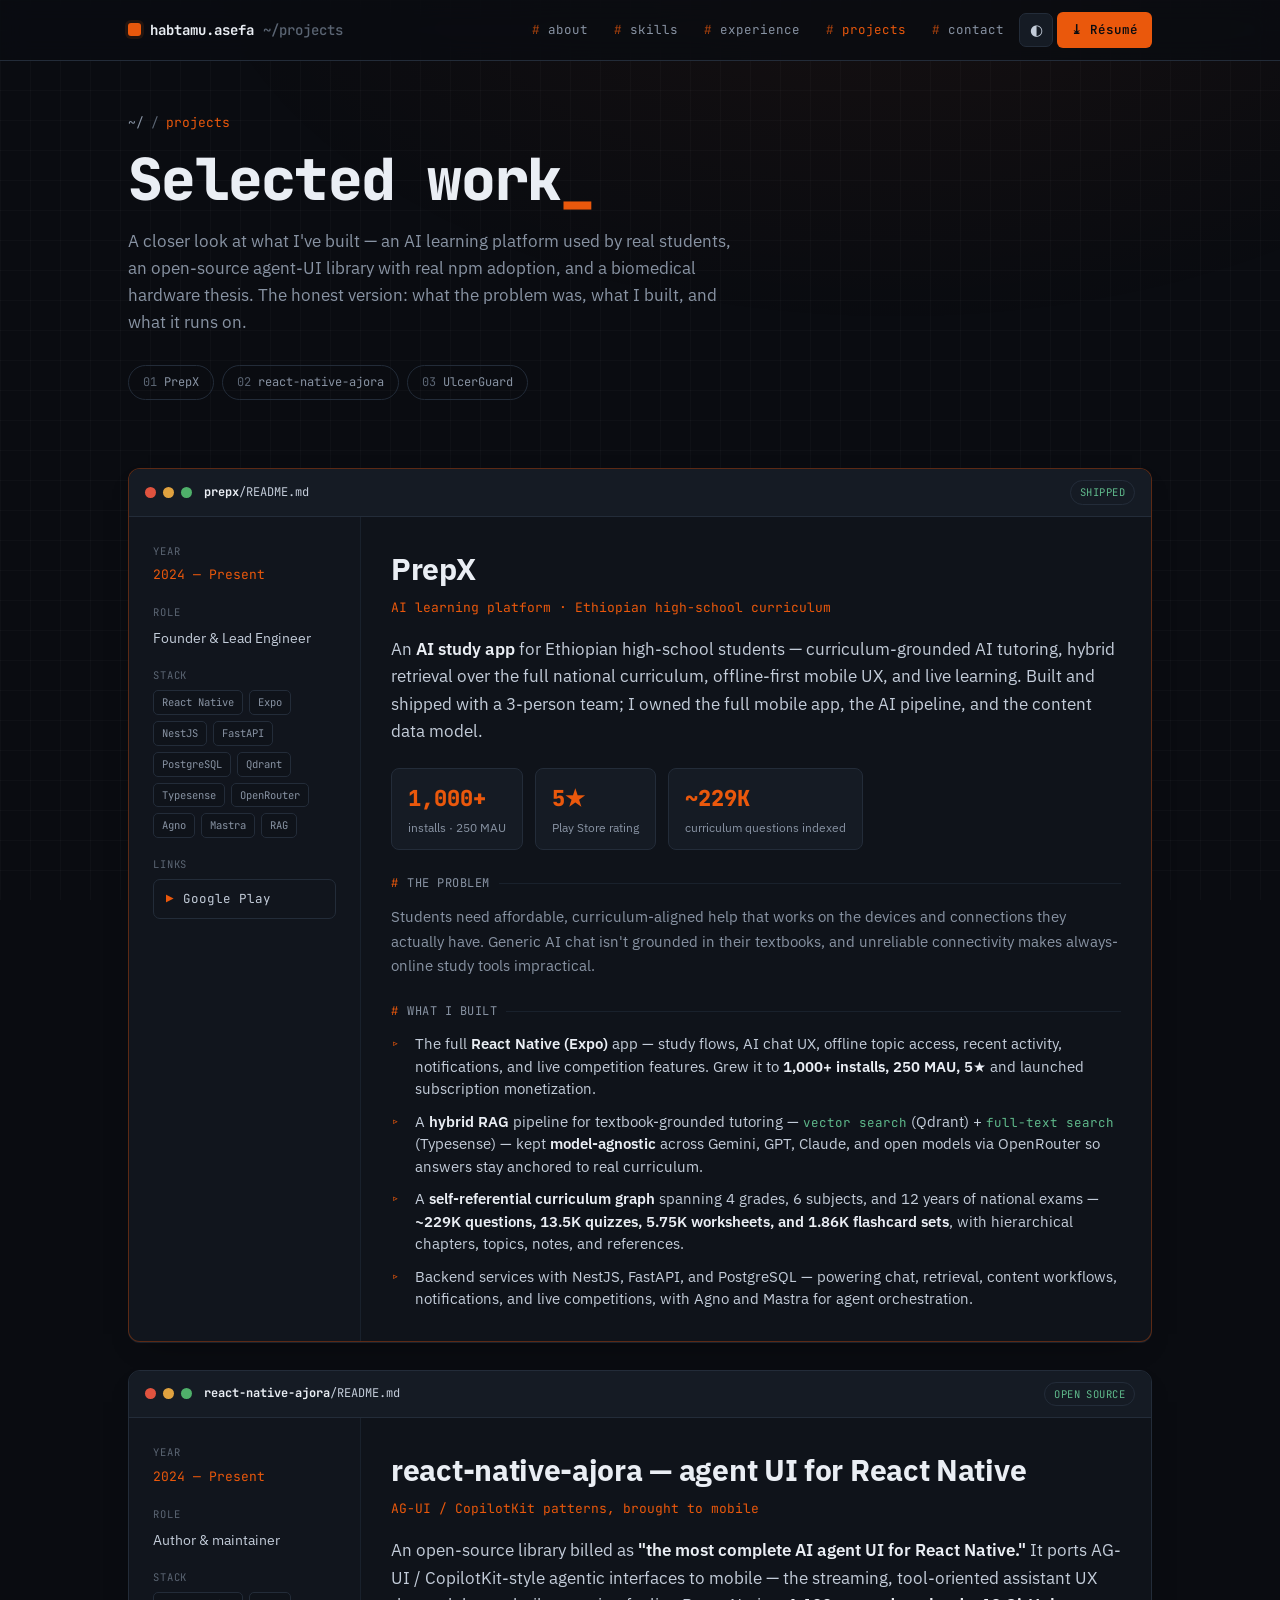
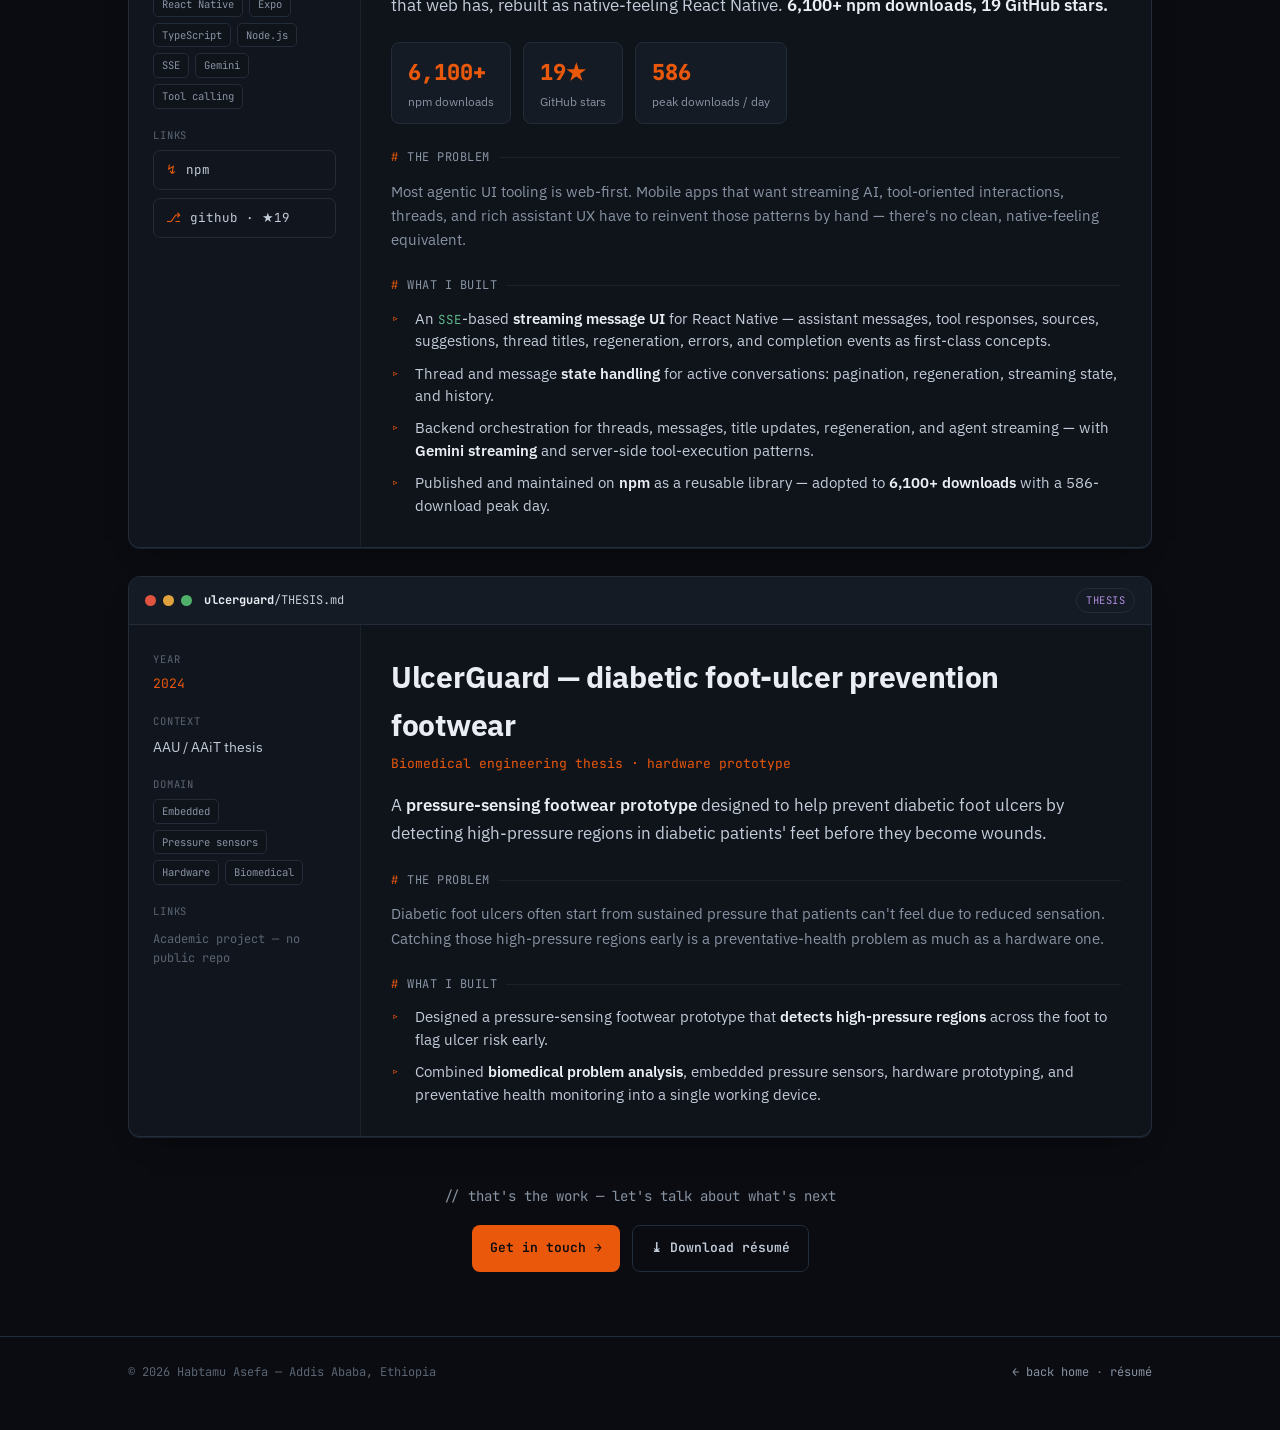
==== commit 5f3982ce: "Tighten copy: reduce buzzword repetition across site + résumé Editorial pass for recruiter readabili" ====
--- a/projects.html
+++ b/projects.html
@@ -37,7 +37,7 @@
     <header class="proj-hero">
       <div class="crumb"><a href="index.html">~/</a><span class="sep">/</span><span class="here">projects</span></div>
       <h1>Selected work<span class="u">_</span></h1>
-      <p class="sub">A closer look at what I've built — an AI-native learning platform shipped to real students, an open-source agent-UI library with real npm adoption, and a biomedical hardware thesis. The honest version: what the problem was, what I built, and what it runs on.</p>
+      <p class="sub">A closer look at what I've built — an AI learning platform used by real students, an open-source agent-UI library with real npm adoption, and a biomedical hardware thesis. The honest version: what the problem was, what I built, and what it runs on.</p>
 
       <div class="case-index">
         <a href="#prepx"><span class="n">01</span> PrepX</a>
@@ -72,8 +72,8 @@
           </aside>
           <div class="case-main">
             <h2>PrepX</h2>
-            <p class="tagline">AI-native learning platform · Ethiopian high-school curriculum</p>
-            <p class="lede">An <b>AI-native study app</b> for Ethiopian high-school students — textbook-grounded AI tutoring, hybrid retrieval over the full national curriculum, offline-first mobile UX, and live learning. Built and shipped with a 3-person team; I owned the full mobile app, the AI pipeline, and the content data model.</p>
+            <p class="tagline">AI learning platform · Ethiopian high-school curriculum</p>
+            <p class="lede">An <b>AI study app</b> for Ethiopian high-school students — curriculum-grounded AI tutoring, hybrid retrieval over the full national curriculum, offline-first mobile UX, and live learning. Built and shipped with a 3-person team; I owned the full mobile app, the AI pipeline, and the content data model.</p>
 
             <div class="case-metrics">
               <div class="case-metric"><div class="num">1,000+</div><div class="lbl">installs · 250 MAU</div></div>
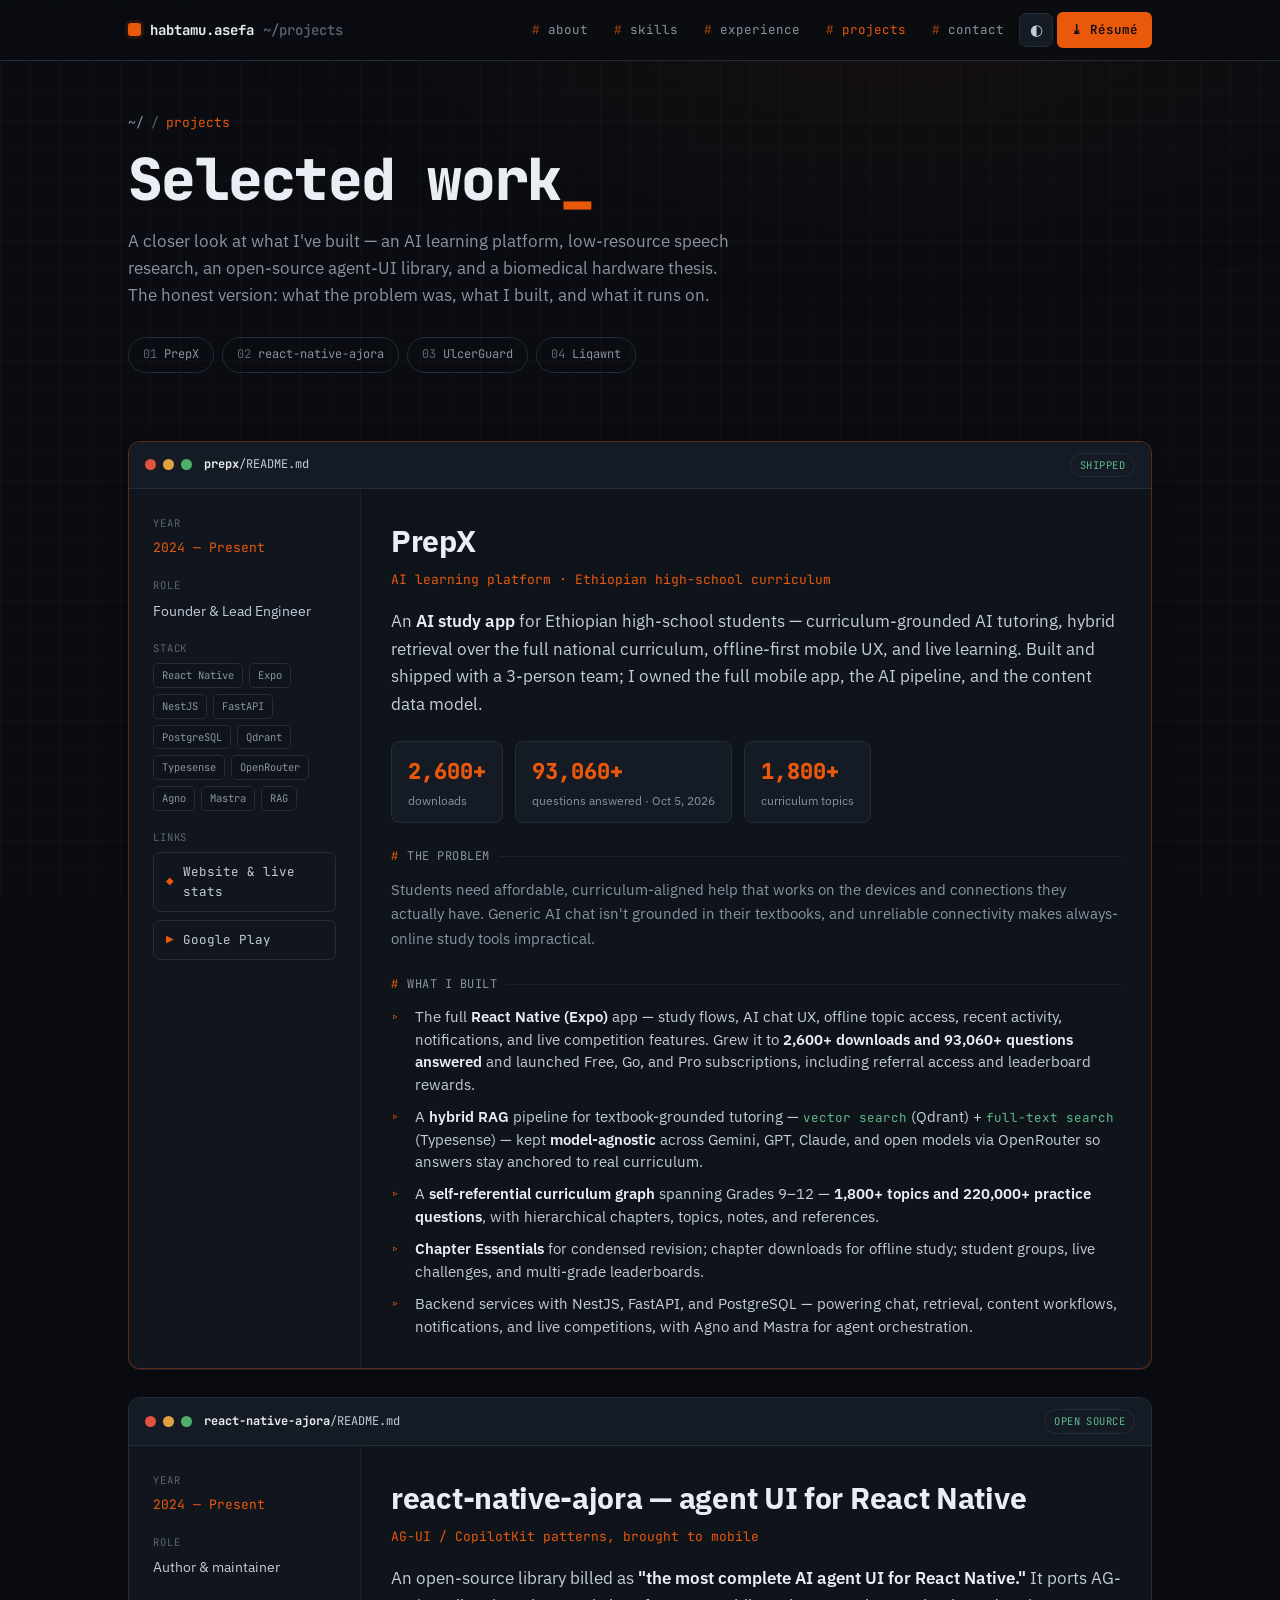
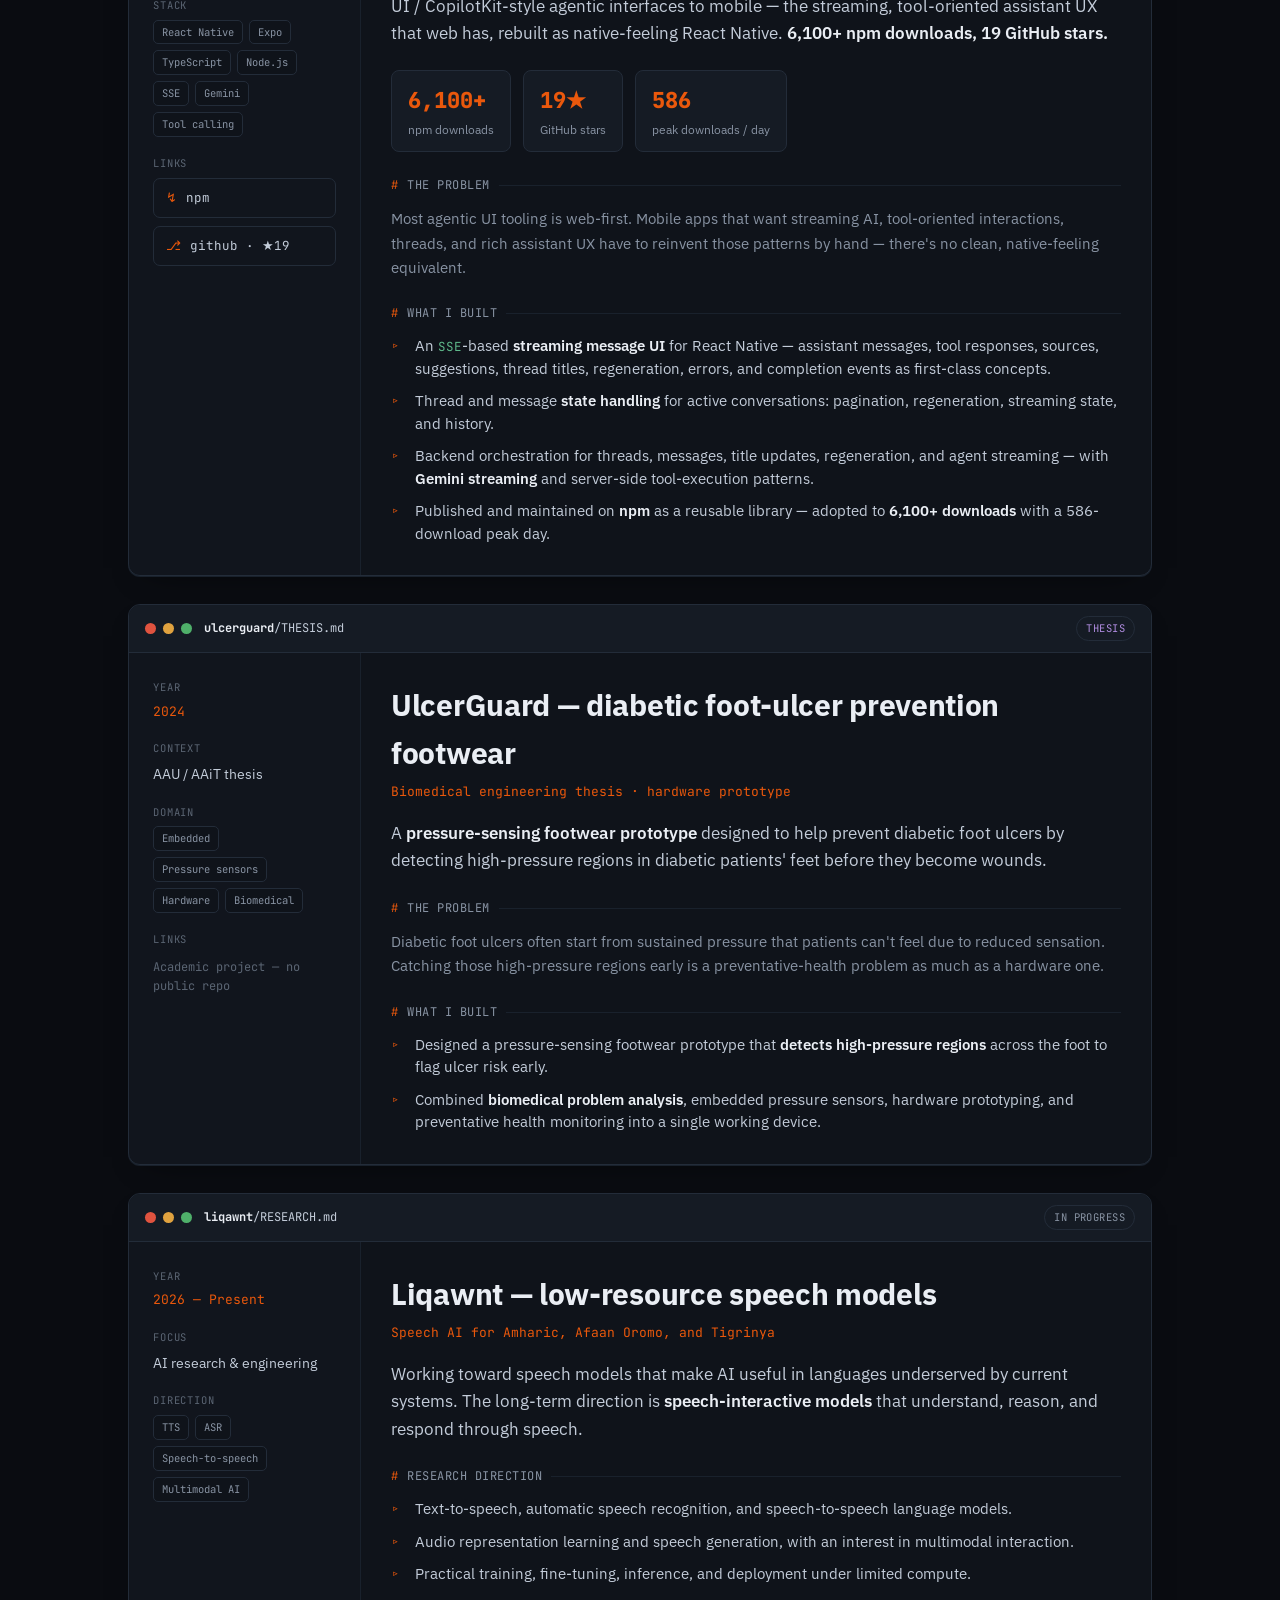
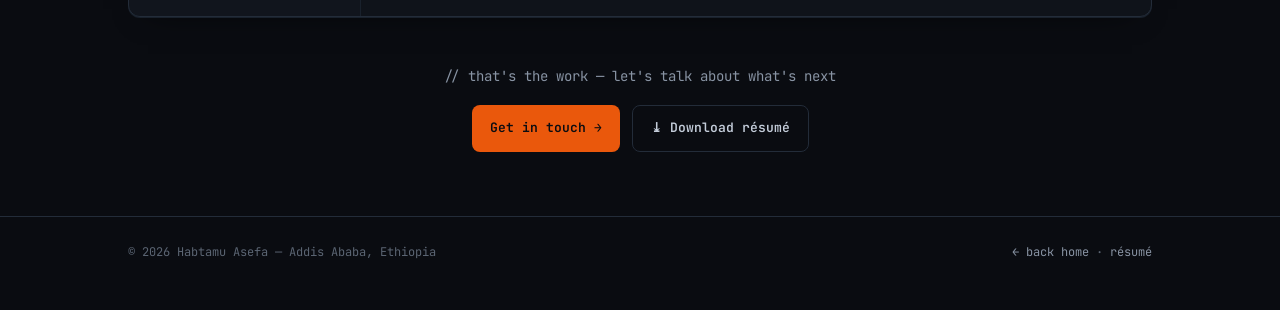
==== commit e25ae78d: "Refresh portfolio with current PrepX traction and speech research focus" ====
--- a/projects.html
+++ b/projects.html
@@ -4,7 +4,7 @@
 <meta charset="UTF-8" />
 <meta name="viewport" content="width=device-width, initial-scale=1.0" />
 <title>Projects — Habtamu Asefa</title>
-<meta name="description" content="Selected work by Habtamu Asefa — PrepX (AI-native learning platform), react-native-ajora (open-source agent UI), and a biomedical hardware thesis." />
+<meta name="description" content="Selected work by Habtamu Asefa — PrepX (AI-native learning platform), Liqawnt (low-resource speech research), react-native-ajora (open-source agent UI), and a biomedical hardware thesis." />
 <link rel="icon" type="image/png" href="favicon.png" />
 <link rel="apple-touch-icon" href="apple-touch-icon.png" />
 <link rel="stylesheet" href="theme.css" />
@@ -37,12 +37,13 @@
     <header class="proj-hero">
       <div class="crumb"><a href="index.html">~/</a><span class="sep">/</span><span class="here">projects</span></div>
       <h1>Selected work<span class="u">_</span></h1>
-      <p class="sub">A closer look at what I've built — an AI learning platform used by real students, an open-source agent-UI library with real npm adoption, and a biomedical hardware thesis. The honest version: what the problem was, what I built, and what it runs on.</p>
+      <p class="sub">A closer look at what I've built — an AI learning platform, low-resource speech research, an open-source agent-UI library, and a biomedical hardware thesis. The honest version: what the problem was, what I built, and what it runs on.</p>
 
       <div class="case-index">
         <a href="#prepx"><span class="n">01</span> PrepX</a>
         <a href="#ajora"><span class="n">02</span> react-native-ajora</a>
         <a href="#ulcerguard"><span class="n">03</span> UlcerGuard</a>
+        <a href="#liqawnt"><span class="n">04</span> Liqawnt</a>
       </div>
     </header>
 
@@ -66,6 +67,7 @@
             </div>
             <div class="row full"><div class="label">Links</div>
               <div class="case-links">
+                <a href="https://prepx.temaribet.io/"><span class="g">◆</span> Website &amp; live stats</a>
                 <a href="https://play.google.com/store/apps/details?id=com.temaribet.prepx"><span class="g">▶</span> Google Play</a>
               </div>
             </div>
@@ -76,9 +78,9 @@
             <p class="lede">An <b>AI study app</b> for Ethiopian high-school students — curriculum-grounded AI tutoring, hybrid retrieval over the full national curriculum, offline-first mobile UX, and live learning. Built and shipped with a 3-person team; I owned the full mobile app, the AI pipeline, and the content data model.</p>
 
             <div class="case-metrics">
-              <div class="case-metric"><div class="num">1,000+</div><div class="lbl">installs · 250 MAU</div></div>
-              <div class="case-metric"><div class="num">5★</div><div class="lbl">Play Store rating</div></div>
-              <div class="case-metric"><div class="num">~229K</div><div class="lbl">curriculum questions indexed</div></div>
+              <div class="case-metric"><div class="num">2,600+</div><div class="lbl">downloads</div></div>
+              <div class="case-metric"><div class="num">93,060+</div><div class="lbl">questions answered · Oct 5, 2026</div></div>
+              <div class="case-metric"><div class="num">1,800+</div><div class="lbl">curriculum topics</div></div>
             </div>
 
             <div class="case-h"><span class="h">#</span> the problem <span class="line"></span></div>
@@ -86,9 +88,10 @@
 
             <div class="case-h"><span class="h">#</span> what i built <span class="line"></span></div>
             <ul class="case-list">
-              <li>The full <b>React Native (Expo)</b> app — study flows, AI chat UX, offline topic access, recent activity, notifications, and live competition features. Grew it to <b>1,000+ installs, 250 MAU, 5★</b> and launched subscription monetization.</li>
+              <li>The full <b>React Native (Expo)</b> app — study flows, AI chat UX, offline topic access, recent activity, notifications, and live competition features. Grew it to <b>2,600+ downloads and 93,060+ questions answered</b> and launched Free, Go, and Pro subscriptions, including referral access and leaderboard rewards.</li>
               <li>A <b>hybrid RAG</b> pipeline for textbook-grounded tutoring — <code>vector search</code> (Qdrant) + <code>full-text search</code> (Typesense) — kept <b>model-agnostic</b> across Gemini, GPT, Claude, and open models via OpenRouter so answers stay anchored to real curriculum.</li>
-              <li>A <b>self-referential curriculum graph</b> spanning 4 grades, 6 subjects, and 12 years of national exams — <b>~229K questions, 13.5K quizzes, 5.75K worksheets, and 1.86K flashcard sets</b>, with hierarchical chapters, topics, notes, and references.</li>
+              <li>A <b>self-referential curriculum graph</b> spanning Grades 9–12 — <b>1,800+ topics and 220,000+ practice questions</b>, with hierarchical chapters, topics, notes, and references.</li>
+              <li><b>Chapter Essentials</b> for condensed revision; chapter downloads for offline study; student groups, live challenges, and multi-grade leaderboards.</li>
               <li>Backend services with NestJS, FastAPI, and PostgreSQL — powering chat, retrieval, content workflows, notifications, and live competitions, with Agno and Mastra for agent orchestration.</li>
             </ul>
           </div>
@@ -182,6 +185,31 @@
         </div>
       </article>
 
+      <article class="case" id="liqawnt">
+        <div class="case-file">
+          <span class="term-dots"><i class="r"></i><i class="y"></i><i class="g"></i></span>
+          <span class="path"><b>liqawnt</b>/RESEARCH.md</span>
+          <span class="status">In progress</span>
+        </div>
+        <div class="case-body">
+          <aside class="case-meta">
+            <div class="row"><div class="label">Year</div><div class="val mono">2026 — Present</div></div>
+            <div class="row"><div class="label">Focus</div><div class="val">AI research &amp; engineering</div></div>
+            <div class="row full"><div class="label">Direction</div><div class="stk"><span class="chip">TTS</span><span class="chip">ASR</span><span class="chip">Speech-to-speech</span><span class="chip">Multimodal AI</span></div></div>
+          </aside>
+          <div class="case-main">
+            <h2>Liqawnt — low-resource speech models</h2>
+            <p class="tagline">Speech AI for Amharic, Afaan Oromo, and Tigrinya</p>
+            <p class="lede">Working toward speech models that make AI useful in languages underserved by current systems. The long-term direction is <b>speech-interactive models</b> that understand, reason, and respond through speech.</p>
+            <div class="case-h"><span class="h">#</span> research direction <span class="line"></span></div>
+            <ul class="case-list">
+              <li>Text-to-speech, automatic speech recognition, and speech-to-speech language models.</li>
+              <li>Audio representation learning and speech generation, with an interest in multimodal interaction.</li>
+              <li>Practical training, fine-tuning, inference, and deployment under limited compute.</li>
+            </ul>
+          </div>
+        </div>
+      </article>
     </div>
 
     <!-- ====================== CTA ====================== -->
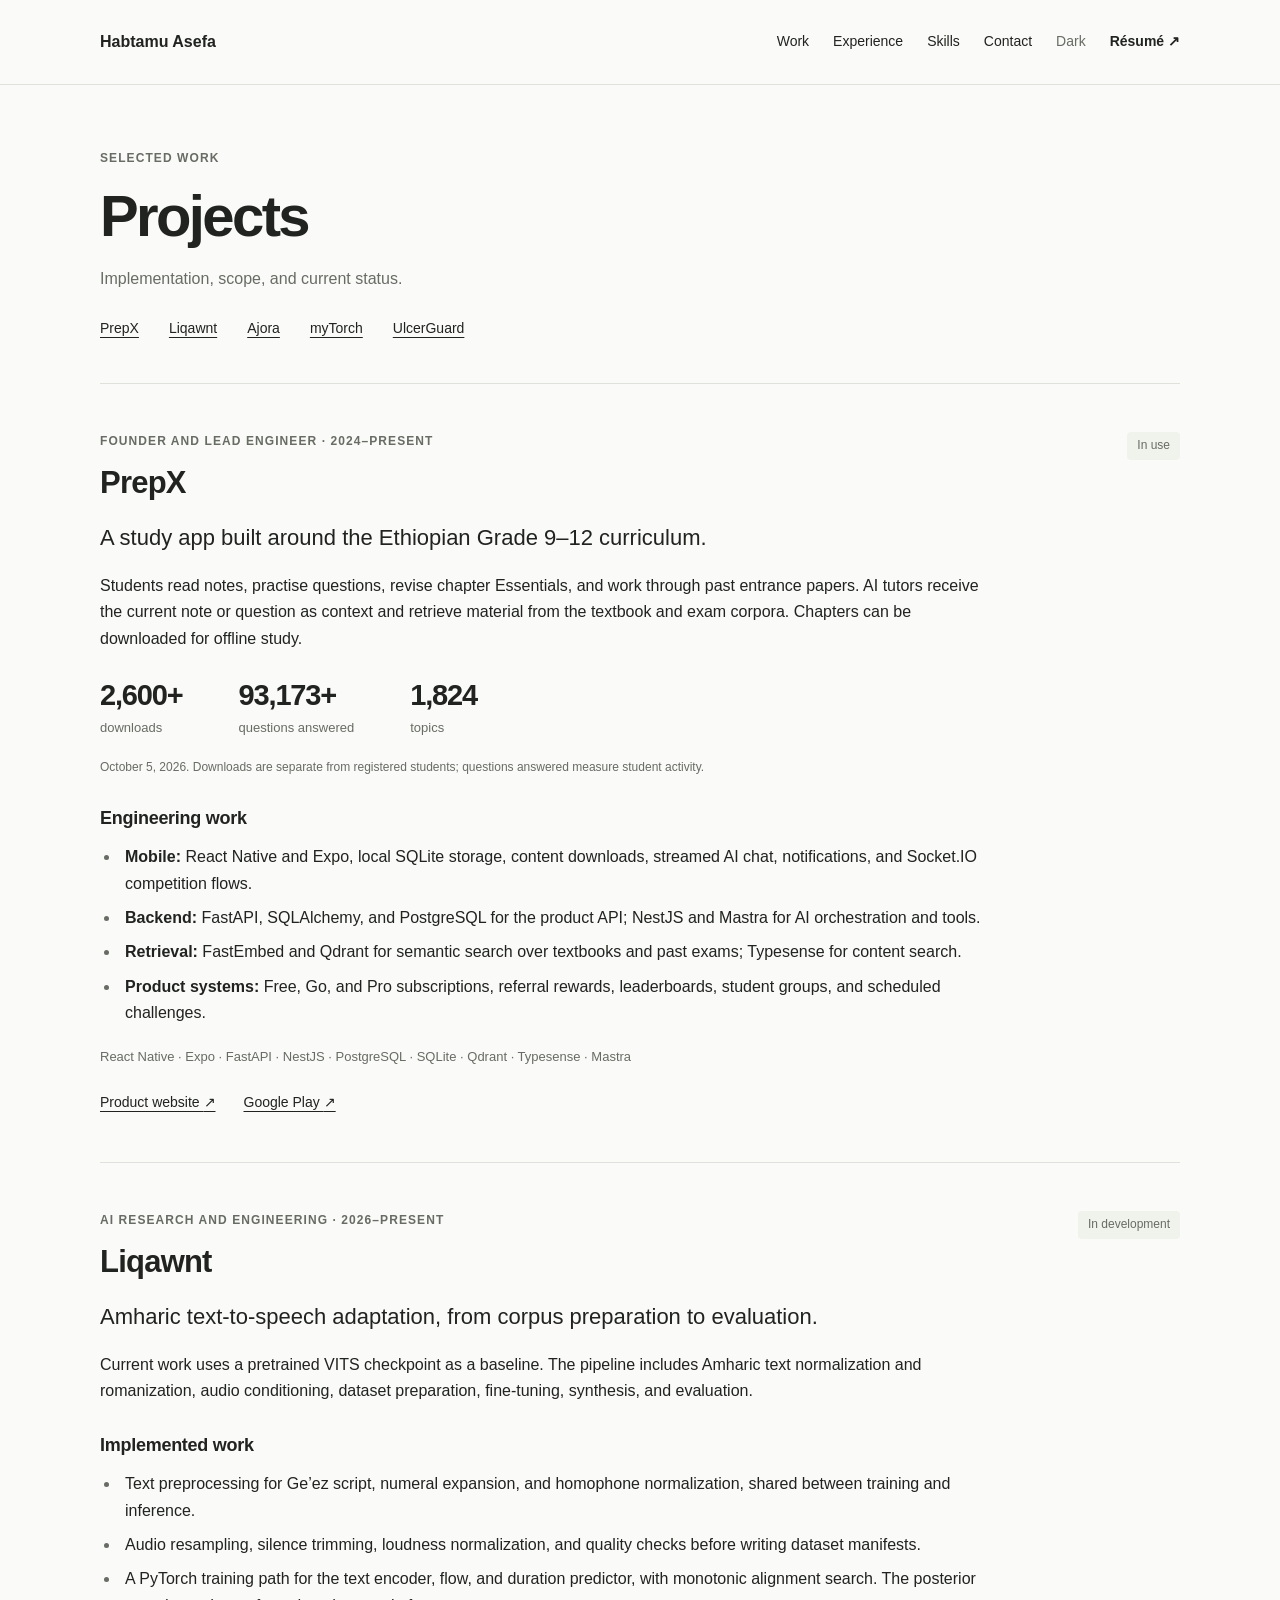
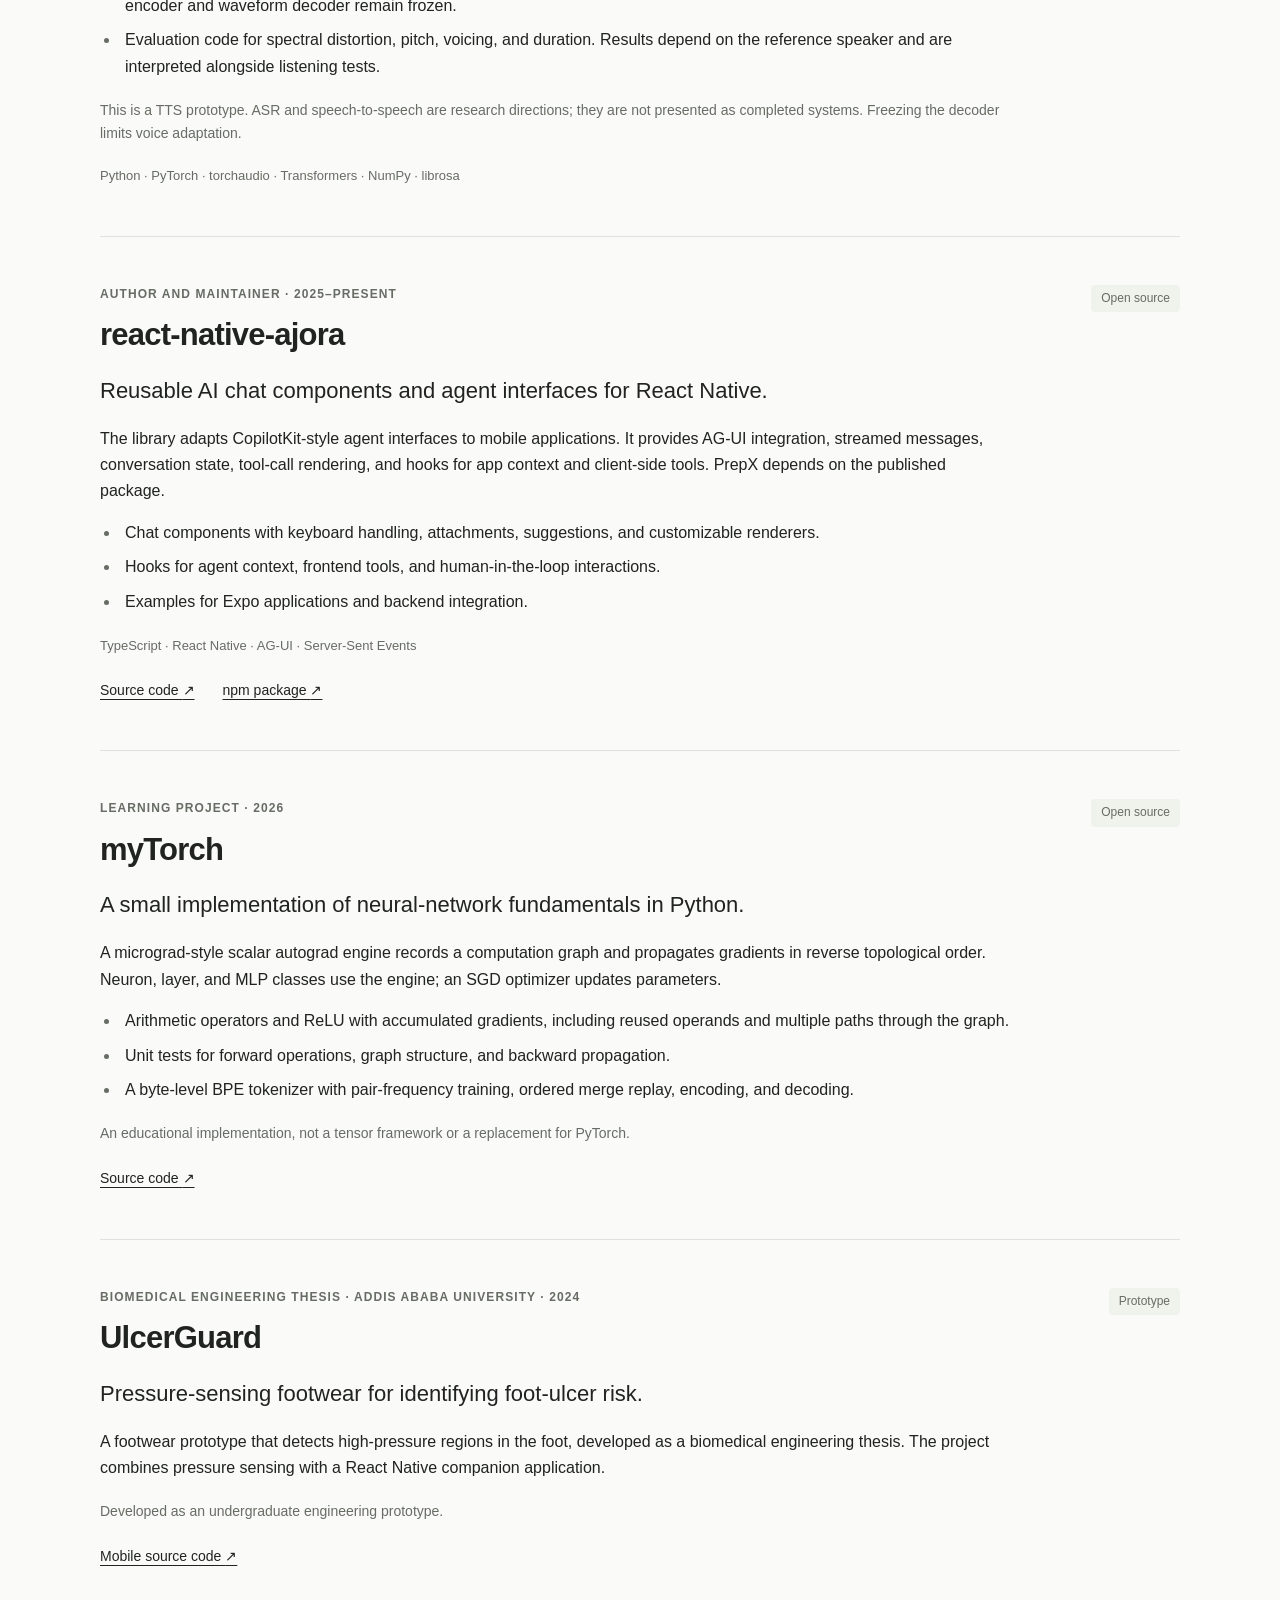
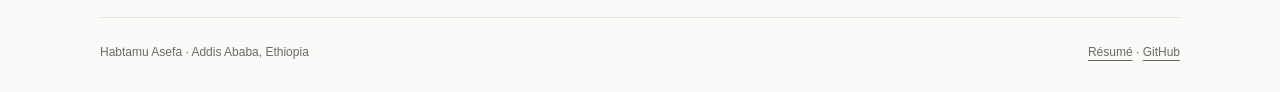
==== commit 49fbc778: "Rebuild portfolio and resume around verified engineering work" ====
--- a/projects.html
+++ b/projects.html
@@ -1,258 +1,291 @@
-<!DOCTYPE html>
-<html lang="en" data-theme="dark">
-<head>
-<meta charset="UTF-8" />
-<meta name="viewport" content="width=device-width, initial-scale=1.0" />
-<title>Projects — Habtamu Asefa</title>
-<meta name="description" content="Selected work by Habtamu Asefa — PrepX (AI-native learning platform), Liqawnt (low-resource speech research), react-native-ajora (open-source agent UI), and a biomedical hardware thesis." />
-<link rel="icon" type="image/png" href="favicon.png" />
-<link rel="apple-touch-icon" href="apple-touch-icon.png" />
-<link rel="stylesheet" href="theme.css" />
-<link rel="stylesheet" href="site.css" />
-<link rel="stylesheet" href="projects.css" />
-</head>
-<body>
-<div class="wrap">
-
-  <!-- ====================== NAV ====================== -->
-  <nav class="nav">
-    <div class="nav-in">
-      <a class="brand" href="index.html"><span class="sq"></span> habtamu.asefa <span class="path">~/projects</span></a>
-      <button class="icon-btn nav-toggle" id="navToggle" aria-label="Menu">≡</button>
-      <div class="nav-links" id="navLinks">
-        <a href="index.html#about"><span class="h">#</span> about</a>
-        <a href="index.html#skills"><span class="h">#</span> skills</a>
-        <a href="index.html#experience"><span class="h">#</span> experience</a>
-        <a href="projects.html" class="active"><span class="h">#</span> projects</a>
-        <a href="index.html#contact"><span class="h">#</span> contact</a>
-        <button class="icon-btn" id="themeToggle" title="Toggle theme" aria-label="Toggle theme">◐</button>
-        <a class="btn-resume" href="Resume.html">⤓ Résumé</a>
-      </div>
-    </div>
-  </nav>
-
-  <main class="container">
-
-    <!-- ====================== HERO ====================== -->
-    <header class="proj-hero">
-      <div class="crumb"><a href="index.html">~/</a><span class="sep">/</span><span class="here">projects</span></div>
-      <h1>Selected work<span class="u">_</span></h1>
-      <p class="sub">A closer look at what I've built — an AI learning platform, low-resource speech research, an open-source agent-UI library, and a biomedical hardware thesis. The honest version: what the problem was, what I built, and what it runs on.</p>
-
-      <div class="case-index">
-        <a href="#prepx"><span class="n">01</span> PrepX</a>
-        <a href="#ajora"><span class="n">02</span> react-native-ajora</a>
-        <a href="#ulcerguard"><span class="n">03</span> UlcerGuard</a>
-        <a href="#liqawnt"><span class="n">04</span> Liqawnt</a>
+<!doctype html>
+<html lang="en" data-theme="light">
+  <head>
+    <meta charset="utf-8" />
+    <meta name="viewport" content="width=device-width, initial-scale=1" />
+    <title>Projects | Habtamu Asefa</title>
+    <meta
+      name="description"
+      content="Technical details of PrepX, Amharic TTS work at Liqawnt, react-native-ajora, myTorch, and UlcerGuard."
+    />
+    <meta property="og:title" content="Projects | Habtamu Asefa" />
+    <meta
+      property="og:description"
+      content="Technical details of PrepX, Amharic TTS work at Liqawnt, react-native-ajora, myTorch, and UlcerGuard."
+    />
+    <meta property="og:type" content="website" />
+    <meta
+      property="og:image"
+      content="https://habasefa.github.io/portfolio/avatar.jpg"
+    />
+    <link rel="icon" href="favicon.png" />
+    <link rel="apple-touch-icon" href="apple-touch-icon.png" />
+    <link rel="stylesheet" href="site.css?v=20261005-2" />
+  </head>
+  <body>
+    <a class="skip-link" href="#main">Skip to content</a>
+    <header class="site-header">
+      <div class="container header-inner">
+        <a class="brand" href="index.html">Habtamu Asefa</a>
+        <nav aria-label="Main navigation">
+          <a href="index.html#work">Work</a
+          ><a href="index.html#experience">Experience</a
+          ><a href="index.html#skills">Skills</a
+          ><a href="index.html#contact">Contact</a
+          ><button
+            class="theme-toggle"
+            id="themeToggle"
+            aria-label="Switch to dark theme"
+          >
+            Dark</button
+          ><a class="nav-resume" href="Habtamu_Asefa_Resume.pdf"
+            >Résumé <span aria-hidden="true">↗</span></a
+          >
+        </nav>
       </div>
     </header>
-
-    <div class="cases">
-
-      <!-- ============ 01 · PREPX ============ -->
-      <article class="case flagship" id="prepx">
-        <div class="case-file">
-          <span class="term-dots"><i class="r"></i><i class="y"></i><i class="g"></i></span>
-          <span class="path"><b>prepx</b>/README.md</span>
-          <span class="status status--shipped">Shipped</span>
-        </div>
-        <div class="case-body">
-          <aside class="case-meta">
-            <div class="row"><div class="label">Year</div><div class="val mono">2024 — Present</div></div>
-            <div class="row"><div class="label">Role</div><div class="val">Founder &amp; Lead Engineer</div></div>
-            <div class="row full"><div class="label">Stack</div>
-              <div class="stk">
-                <span class="chip">React Native</span><span class="chip">Expo</span><span class="chip">NestJS</span><span class="chip">FastAPI</span><span class="chip">PostgreSQL</span><span class="chip">Qdrant</span><span class="chip">Typesense</span><span class="chip">OpenRouter</span><span class="chip">Agno</span><span class="chip">Mastra</span><span class="chip">RAG</span>
-              </div>
-            </div>
-            <div class="row full"><div class="label">Links</div>
-              <div class="case-links">
-                <a href="https://prepx.temaribet.io/"><span class="g">◆</span> Website &amp; live stats</a>
-                <a href="https://play.google.com/store/apps/details?id=com.temaribet.prepx"><span class="g">▶</span> Google Play</a>
-              </div>
-            </div>
-          </aside>
-          <div class="case-main">
+    <main id="main" class="container">
+      <header class="page-intro">
+        <p class="eyebrow">Selected work</p>
+        <h1>Projects</h1>
+        <p>Implementation, scope, and current status.</p>
+        <nav class="project-index" aria-label="Projects">
+          <a href="#prepx">PrepX</a><a href="#liqawnt">Liqawnt</a
+          ><a href="#ajora">Ajora</a><a href="#mytorch">myTorch</a
+          ><a href="#ulcerguard">UlcerGuard</a>
+        </nav>
+      </header>
+      <article class="case" id="prepx">
+        <div class="case-heading">
+          <div>
+            <p class="eyebrow">Founder and Lead Engineer · 2024–present</p>
             <h2>PrepX</h2>
-            <p class="tagline">AI learning platform · Ethiopian high-school curriculum</p>
-            <p class="lede">An <b>AI study app</b> for Ethiopian high-school students — curriculum-grounded AI tutoring, hybrid retrieval over the full national curriculum, offline-first mobile UX, and live learning. Built and shipped with a 3-person team; I owned the full mobile app, the AI pipeline, and the content data model.</p>
-
-            <div class="case-metrics">
-              <div class="case-metric"><div class="num">2,600+</div><div class="lbl">downloads</div></div>
-              <div class="case-metric"><div class="num">93,060+</div><div class="lbl">questions answered · Oct 5, 2026</div></div>
-              <div class="case-metric"><div class="num">1,800+</div><div class="lbl">curriculum topics</div></div>
-            </div>
-
-            <div class="case-h"><span class="h">#</span> the problem <span class="line"></span></div>
-            <p>Students need affordable, curriculum-aligned help that works on the devices and connections they actually have. Generic AI chat isn't grounded in their textbooks, and unreliable connectivity makes always-online study tools impractical.</p>
-
-            <div class="case-h"><span class="h">#</span> what i built <span class="line"></span></div>
-            <ul class="case-list">
-              <li>The full <b>React Native (Expo)</b> app — study flows, AI chat UX, offline topic access, recent activity, notifications, and live competition features. Grew it to <b>2,600+ downloads and 93,060+ questions answered</b> and launched Free, Go, and Pro subscriptions, including referral access and leaderboard rewards.</li>
-              <li>A <b>hybrid RAG</b> pipeline for textbook-grounded tutoring — <code>vector search</code> (Qdrant) + <code>full-text search</code> (Typesense) — kept <b>model-agnostic</b> across Gemini, GPT, Claude, and open models via OpenRouter so answers stay anchored to real curriculum.</li>
-              <li>A <b>self-referential curriculum graph</b> spanning Grades 9–12 — <b>1,800+ topics and 220,000+ practice questions</b>, with hierarchical chapters, topics, notes, and references.</li>
-              <li><b>Chapter Essentials</b> for condensed revision; chapter downloads for offline study; student groups, live challenges, and multi-grade leaderboards.</li>
-              <li>Backend services with NestJS, FastAPI, and PostgreSQL — powering chat, retrieval, content workflows, notifications, and live competitions, with Agno and Mastra for agent orchestration.</li>
-            </ul>
-          </div>
-        </div>
-      </article>
-
-      <!-- ============ 02 · REACT-NATIVE-AJORA ============ -->
+          </div>
+          <span class="status">In use</span>
+        </div>
+        <p class="case-lead">
+          A study app built around the Ethiopian Grade 9–12 curriculum.
+        </p>
+        <p>
+          Students read notes, practise questions, revise chapter Essentials,
+          and work through past entrance papers. AI tutors receive the current
+          note or question as context and retrieve material from the textbook
+          and exam corpora. Chapters can be downloaded for offline study.
+        </p>
+        <dl class="metrics">
+          <div>
+            <dt>2,600+</dt>
+            <dd>downloads</dd>
+          </div>
+          <div>
+            <dt>93,173+</dt>
+            <dd>questions answered</dd>
+          </div>
+          <div>
+            <dt>1,824</dt>
+            <dd>topics</dd>
+          </div>
+        </dl>
+        <p class="metric-source">
+          October 5, 2026. Downloads are separate from registered students;
+          questions answered measure student activity.
+        </p>
+        <h3>Engineering work</h3>
+        <ul class="work-list">
+          <li>
+            <strong>Mobile:</strong> React Native and Expo, local SQLite
+            storage, content downloads, streamed AI chat, notifications, and
+            Socket.IO competition flows.
+          </li>
+          <li>
+            <strong>Backend:</strong> FastAPI, SQLAlchemy, and PostgreSQL for
+            the product API; NestJS and Mastra for AI orchestration and tools.
+          </li>
+          <li>
+            <strong>Retrieval:</strong> FastEmbed and Qdrant for semantic search
+            over textbooks and past exams; Typesense for content search.
+          </li>
+          <li>
+            <strong>Product systems:</strong> Free, Go, and Pro subscriptions,
+            referral rewards, leaderboards, student groups, and scheduled
+            challenges.
+          </li>
+        </ul>
+        <p class="project-stack">
+          React Native · Expo · FastAPI · NestJS · PostgreSQL · SQLite · Qdrant
+          · Typesense · Mastra
+        </p>
+        <div class="project-links">
+          <a href="https://prepx.temaribet.io/"
+            >Product website <span aria-hidden="true">↗</span></a
+          ><a
+            href="https://play.google.com/store/apps/details?id=com.temaribet.prepx"
+            >Google Play <span aria-hidden="true">↗</span></a
+          >
+        </div>
+      </article>
+      <article class="case" id="liqawnt">
+        <div class="case-heading">
+          <div>
+            <p class="eyebrow">AI research and engineering · 2026–present</p>
+            <h2>Liqawnt</h2>
+          </div>
+          <span class="status">In development</span>
+        </div>
+        <p class="case-lead">
+          Amharic text-to-speech adaptation, from corpus preparation to
+          evaluation.
+        </p>
+        <p>
+          Current work uses a pretrained VITS checkpoint as a baseline. The
+          pipeline includes Amharic text normalization and romanization, audio
+          conditioning, dataset preparation, fine-tuning, synthesis, and
+          evaluation.
+        </p>
+        <h3>Implemented work</h3>
+        <ul class="work-list">
+          <li>
+            Text preprocessing for Ge’ez script, numeral expansion, and
+            homophone normalization, shared between training and inference.
+          </li>
+          <li>
+            Audio resampling, silence trimming, loudness normalization, and
+            quality checks before writing dataset manifests.
+          </li>
+          <li>
+            A PyTorch training path for the text encoder, flow, and duration
+            predictor, with monotonic alignment search. The posterior encoder
+            and waveform decoder remain frozen.
+          </li>
+          <li>
+            Evaluation code for spectral distortion, pitch, voicing, and
+            duration. Results depend on the reference speaker and are
+            interpreted alongside listening tests.
+          </li>
+        </ul>
+        <p class="case-note">
+          This is a TTS prototype. ASR and speech-to-speech are research
+          directions; they are not presented as completed systems. Freezing the
+          decoder limits voice adaptation.
+        </p>
+        <p class="project-stack">
+          Python · PyTorch · torchaudio · Transformers · NumPy · librosa
+        </p>
+      </article>
       <article class="case" id="ajora">
-        <div class="case-file">
-          <span class="term-dots"><i class="r"></i><i class="y"></i><i class="g"></i></span>
-          <span class="path"><b>react-native-ajora</b>/README.md</span>
-          <span class="status status--shipped">Open source</span>
-        </div>
-        <div class="case-body">
-          <aside class="case-meta">
-            <div class="row"><div class="label">Year</div><div class="val mono">2024 — Present</div></div>
-            <div class="row"><div class="label">Role</div><div class="val">Author &amp; maintainer</div></div>
-            <div class="row full"><div class="label">Stack</div>
-              <div class="stk">
-                <span class="chip">React Native</span><span class="chip">Expo</span><span class="chip">TypeScript</span><span class="chip">Node.js</span><span class="chip">SSE</span><span class="chip">Gemini</span><span class="chip">Tool calling</span>
-              </div>
-            </div>
-            <div class="row full"><div class="label">Links</div>
-              <div class="case-links">
-                <a href="https://www.npmjs.com/package/react-native-ajora"><span class="g">↯</span> npm</a>
-                <a href="https://github.com/habasefa/react-native-ajora"><span class="g">⎇</span> github · ★19</a>
-              </div>
-            </div>
-          </aside>
-          <div class="case-main">
-            <h2>react-native-ajora — agent UI for React Native</h2>
-            <p class="tagline">AG-UI / CopilotKit patterns, brought to mobile</p>
-            <p class="lede">An open-source library billed as <b>"the most complete AI agent UI for React Native."</b> It ports AG-UI / CopilotKit-style agentic interfaces to mobile — the streaming, tool-oriented assistant UX that web has, rebuilt as native-feeling React Native. <b>6,100+ npm downloads, 19 GitHub stars.</b></p>
-
-            <div class="case-metrics">
-              <div class="case-metric"><div class="num">6,100+</div><div class="lbl">npm downloads</div></div>
-              <div class="case-metric"><div class="num">19★</div><div class="lbl">GitHub stars</div></div>
-              <div class="case-metric"><div class="num">586</div><div class="lbl">peak downloads / day</div></div>
-            </div>
-
-            <div class="case-h"><span class="h">#</span> the problem <span class="line"></span></div>
-            <p>Most agentic UI tooling is web-first. Mobile apps that want streaming AI, tool-oriented interactions, threads, and rich assistant UX have to reinvent those patterns by hand — there's no clean, native-feeling equivalent.</p>
-
-            <div class="case-h"><span class="h">#</span> what i built <span class="line"></span></div>
-            <ul class="case-list">
-              <li>An <code>SSE</code>-based <b>streaming message UI</b> for React Native — assistant messages, tool responses, sources, suggestions, thread titles, regeneration, errors, and completion events as first-class concepts.</li>
-              <li>Thread and message <b>state handling</b> for active conversations: pagination, regeneration, streaming state, and history.</li>
-              <li>Backend orchestration for threads, messages, title updates, regeneration, and agent streaming — with <b>Gemini streaming</b> and server-side tool-execution patterns.</li>
-              <li>Published and maintained on <b>npm</b> as a reusable library — adopted to <b>6,100+ downloads</b> with a 586-download peak day.</li>
-            </ul>
-          </div>
-        </div>
-      </article>
-
-      <!-- ============ 03 · ULCERGUARD ============ -->
+        <div class="case-heading">
+          <div>
+            <p class="eyebrow">Author and maintainer · 2025–present</p>
+            <h2>react-native-ajora</h2>
+          </div>
+          <span class="status">Open source</span>
+        </div>
+        <p class="case-lead">
+          Reusable AI chat components and agent interfaces for React Native.
+        </p>
+        <p>
+          The library adapts CopilotKit-style agent interfaces to mobile
+          applications. It provides AG-UI integration, streamed messages,
+          conversation state, tool-call rendering, and hooks for app context and
+          client-side tools. PrepX depends on the published package.
+        </p>
+        <ul class="work-list">
+          <li>
+            Chat components with keyboard handling, attachments, suggestions,
+            and customizable renderers.
+          </li>
+          <li>
+            Hooks for agent context, frontend tools, and human-in-the-loop
+            interactions.
+          </li>
+          <li>Examples for Expo applications and backend integration.</li>
+        </ul>
+        <p class="project-stack">
+          TypeScript · React Native · AG-UI · Server-Sent Events
+        </p>
+        <div class="project-links">
+          <a href="https://github.com/habasefa/react-native-ajora"
+            >Source code <span aria-hidden="true">↗</span></a
+          ><a href="https://www.npmjs.com/package/react-native-ajora"
+            >npm package <span aria-hidden="true">↗</span></a
+          >
+        </div>
+      </article>
+      <article class="case" id="mytorch">
+        <div class="case-heading">
+          <div>
+            <p class="eyebrow">Learning project · 2026</p>
+            <h2>myTorch</h2>
+          </div>
+          <span class="status">Open source</span>
+        </div>
+        <p class="case-lead">
+          A small implementation of neural-network fundamentals in Python.
+        </p>
+        <p>
+          A micrograd-style scalar autograd engine records a computation graph
+          and propagates gradients in reverse topological order. Neuron, layer,
+          and MLP classes use the engine; an SGD optimizer updates parameters.
+        </p>
+        <ul class="work-list">
+          <li>
+            Arithmetic operators and ReLU with accumulated gradients, including
+            reused operands and multiple paths through the graph.
+          </li>
+          <li>
+            Unit tests for forward operations, graph structure, and backward
+            propagation.
+          </li>
+          <li>
+            A byte-level BPE tokenizer with pair-frequency training, ordered
+            merge replay, encoding, and decoding.
+          </li>
+        </ul>
+        <p class="case-note">
+          An educational implementation, not a tensor framework or a replacement
+          for PyTorch.
+        </p>
+        <div class="project-links">
+          <a href="https://github.com/habasefa/myTorch"
+            >Source code <span aria-hidden="true">↗</span></a
+          >
+        </div>
+      </article>
       <article class="case" id="ulcerguard">
-        <div class="case-file">
-          <span class="term-dots"><i class="r"></i><i class="y"></i><i class="g"></i></span>
-          <span class="path"><b>ulcerguard</b>/THESIS.md</span>
-          <span class="status status--thesis">Thesis</span>
-        </div>
-        <div class="case-body">
-          <aside class="case-meta">
-            <div class="row"><div class="label">Year</div><div class="val mono">2024</div></div>
-            <div class="row"><div class="label">Context</div><div class="val">AAU / AAiT thesis</div></div>
-            <div class="row full"><div class="label">Domain</div>
-              <div class="stk">
-                <span class="chip">Embedded</span><span class="chip">Pressure sensors</span><span class="chip">Hardware</span><span class="chip">Biomedical</span>
-              </div>
-            </div>
-            <div class="row full"><div class="label">Links</div>
-              <div class="case-links">
-                <span class="muted">Academic project — no public repo</span>
-              </div>
-            </div>
-          </aside>
-          <div class="case-main">
-            <h2>UlcerGuard — diabetic foot-ulcer prevention footwear</h2>
-            <p class="tagline">Biomedical engineering thesis · hardware prototype</p>
-            <p class="lede">A <b>pressure-sensing footwear prototype</b> designed to help prevent diabetic foot ulcers by detecting high-pressure regions in diabetic patients' feet before they become wounds.</p>
-
-            <div class="case-h"><span class="h">#</span> the problem <span class="line"></span></div>
-            <p>Diabetic foot ulcers often start from sustained pressure that patients can't feel due to reduced sensation. Catching those high-pressure regions early is a preventative-health problem as much as a hardware one.</p>
-
-            <div class="case-h"><span class="h">#</span> what i built <span class="line"></span></div>
-            <ul class="case-list">
-              <li>Designed a pressure-sensing footwear prototype that <b>detects high-pressure regions</b> across the foot to flag ulcer risk early.</li>
-              <li>Combined <b>biomedical problem analysis</b>, embedded pressure sensors, hardware prototyping, and preventative health monitoring into a single working device.</li>
-            </ul>
-          </div>
-        </div>
-      </article>
-
-      <article class="case" id="liqawnt">
-        <div class="case-file">
-          <span class="term-dots"><i class="r"></i><i class="y"></i><i class="g"></i></span>
-          <span class="path"><b>liqawnt</b>/RESEARCH.md</span>
-          <span class="status">In progress</span>
-        </div>
-        <div class="case-body">
-          <aside class="case-meta">
-            <div class="row"><div class="label">Year</div><div class="val mono">2026 — Present</div></div>
-            <div class="row"><div class="label">Focus</div><div class="val">AI research &amp; engineering</div></div>
-            <div class="row full"><div class="label">Direction</div><div class="stk"><span class="chip">TTS</span><span class="chip">ASR</span><span class="chip">Speech-to-speech</span><span class="chip">Multimodal AI</span></div></div>
-          </aside>
-          <div class="case-main">
-            <h2>Liqawnt — low-resource speech models</h2>
-            <p class="tagline">Speech AI for Amharic, Afaan Oromo, and Tigrinya</p>
-            <p class="lede">Working toward speech models that make AI useful in languages underserved by current systems. The long-term direction is <b>speech-interactive models</b> that understand, reason, and respond through speech.</p>
-            <div class="case-h"><span class="h">#</span> research direction <span class="line"></span></div>
-            <ul class="case-list">
-              <li>Text-to-speech, automatic speech recognition, and speech-to-speech language models.</li>
-              <li>Audio representation learning and speech generation, with an interest in multimodal interaction.</li>
-              <li>Practical training, fine-tuning, inference, and deployment under limited compute.</li>
-            </ul>
-          </div>
-        </div>
-      </article>
-    </div>
-
-    <!-- ====================== CTA ====================== -->
-    <div class="proj-cta">
-      <p>// that's the work — let's talk about what's next</p>
-      <div class="row">
-        <a class="cta cta-primary" href="index.html#contact">Get in touch →</a>
-        <a class="cta cta-ghost" href="Resume.html">⤓ Download résumé</a>
-      </div>
-    </div>
-
-  </main>
-
-  <footer class="foot">
-    <div class="container">
-      <div class="foot-in">
-        <span>© 2026 Habtamu Asefa — Addis Ababa, Ethiopia</span>
-        <span><a href="index.html">← back home</a> · <a href="Resume.html">résumé</a></span>
-      </div>
-    </div>
-  </footer>
-
-</div>
-
-<script>
-  // minimal: theme + mobile nav (no terminal here)
-  (function () {
-    var root = document.documentElement;
-    var saved = localStorage.getItem('habtamu-theme');
-    if (saved) root.setAttribute('data-theme', saved);
-    var tg = document.getElementById('themeToggle');
-    if (tg) tg.addEventListener('click', function () {
-      var dark = root.getAttribute('data-theme') !== 'light';
-      var next = dark ? 'light' : 'dark';
-      root.setAttribute('data-theme', next);
-      localStorage.setItem('habtamu-theme', next);
-    });
-    var nt = document.getElementById('navToggle'), nl = document.getElementById('navLinks');
-    if (nt && nl) {
-      nt.addEventListener('click', function () { nl.classList.toggle('open'); });
-      nl.querySelectorAll('a').forEach(function (a) { a.addEventListener('click', function () { nl.classList.remove('open'); }); });
-    }
-  })();
-</script>
-</body>
+        <div class="case-heading">
+          <div>
+            <p class="eyebrow">
+              Biomedical engineering thesis · Addis Ababa University · 2024
+            </p>
+            <h2>UlcerGuard</h2>
+          </div>
+          <span class="status">Prototype</span>
+        </div>
+        <p class="case-lead">
+          Pressure-sensing footwear for identifying foot-ulcer risk.
+        </p>
+        <p>
+          A footwear prototype that detects high-pressure regions in the foot,
+          developed as a biomedical engineering thesis. The project combines
+          pressure sensing with a React Native companion application.
+        </p>
+        <p class="case-note">
+          Developed as an undergraduate engineering prototype.
+        </p>
+        <div class="project-links">
+          <a href="https://github.com/habasefa/UlcerGuard"
+            >Mobile source code <span aria-hidden="true">↗</span></a
+          >
+        </div>
+      </article>
+    </main>
+    <footer class="site-footer container">
+      <span>Habtamu Asefa · Addis Ababa, Ethiopia</span
+      ><span
+        ><a href="Resume.html">Résumé</a> ·
+        <a href="https://github.com/habasefa">GitHub</a></span
+      >
+    </footer>
+    <script src="app.js?v=20261005-2" defer></script>
+  </body>
 </html>
--- a/site.css
+++ b/site.css
@@ -1,302 +1,588 @@
-/* =========================================================================
-   Portfolio site — developer-terminal aesthetic
-   ========================================================================= */
-
-html { scroll-behavior: smooth; scroll-padding-top: 84px; }
+:root {
+  color-scheme: light;
+  --bg: #fafaf8;
+  --surface: #fff;
+  --text: #20231f;
+  --muted: #676c64;
+  --line: #dfe2da;
+  --accent: #a74019;
+  --soft: #f0f2ec;
+  --max: 1080px;
+}
+[data-theme="dark"] {
+  color-scheme: dark;
+  --bg: #141715;
+  --surface: #1a1e1b;
+  --text: #eef0e9;
+  --muted: #a7afa3;
+  --line: #343b33;
+  --accent: #efa77f;
+  --soft: #222923;
+}
+* {
+  box-sizing: border-box;
+}
+html {
+  scroll-behavior: smooth;
+  scroll-padding-top: 96px;
+}
 body {
-  margin: 0; background: var(--bg-0); color: var(--fg-1);
-  font-family: var(--font-sans); font-size: var(--t-base); line-height: 1.6;
-  -webkit-font-smoothing: antialiased;
-  overflow-x: hidden;
-}
-
-/* faint page grid + vignette */
-body::before {
-  content: ""; position: fixed; inset: 0; pointer-events: none; z-index: 0;
-  background-image:
-    linear-gradient(var(--grid-line) 1px, transparent 1px),
-    linear-gradient(90deg, var(--grid-line) 1px, transparent 1px);
-  background-size: 30px 30px;
-}
-body::after {
-  content: ""; position: fixed; inset: 0; pointer-events: none; z-index: 0;
-  background: radial-gradient(1200px 700px at 70% -10%, var(--accent-tint), transparent 60%);
-  opacity: 0.5;
-}
-.wrap { position: relative; z-index: 1; }
-
-a { color: inherit; }
-::selection { background: var(--accent-tint); }
-
-/* scrollbar */
-::-webkit-scrollbar { width: 11px; height: 11px; }
-::-webkit-scrollbar-track { background: var(--bg-0); }
-::-webkit-scrollbar-thumb { background: var(--bg-3); border-radius: 6px; border: 2px solid var(--bg-0); }
-::-webkit-scrollbar-thumb:hover { background: var(--border); }
-
-.container { max-width: var(--maxw); margin: 0 auto; padding: 0 28px; }
-
-/* ============ NAV ============ */
-.nav {
-  position: sticky; top: 0; z-index: 40;
-  background: color-mix(in srgb, var(--bg-0) 78%, transparent);
-  backdrop-filter: blur(12px) saturate(1.2);
-  border-bottom: 1px solid var(--border);
-}
-.nav-in { max-width: var(--maxw); margin: 0 auto; padding: 12px 28px;
-  display: flex; align-items: center; gap: 18px; }
-.brand { font-family: var(--font-mono); font-weight: 700; font-size: 14px; color: var(--fg-0);
-  display: flex; align-items: center; gap: 9px; text-decoration: none; }
-.brand .sq { width: 13px; height: 13px; border-radius: 3px; background: var(--accent);
-  box-shadow: 0 0 0 3px var(--accent-tint); }
-.brand .path { color: var(--fg-3); font-weight: 500; }
-.nav-links { margin-left: auto; display: flex; gap: 4px; align-items: center; }
-.nav-links a { font-family: var(--font-mono); font-size: 12.5px; color: var(--fg-2);
-  text-decoration: none; padding: 7px 11px; border-radius: 6px; transition: all var(--dur) var(--ease); }
-.nav-links a:hover { color: var(--fg-0); background: var(--bg-2); }
-.nav-links a.active { color: var(--accent); }
-.nav-links a .h { color: var(--accent); opacity: .7; }
-.btn-resume {
-  font-family: var(--font-mono); font-size: 12.5px; font-weight: 600;
-  color: var(--bg-0) !important; background: var(--accent);
-  padding: 8px 14px !important; border-radius: 6px; text-decoration: none;
-  transition: all var(--dur) var(--ease); display: inline-flex; gap: 7px; align-items: center;
-}
-.btn-resume:hover { background: var(--accent-bright); transform: translateY(-1px); }
-.icon-btn { background: var(--bg-2); border: 1px solid var(--border); color: var(--fg-1);
-  width: 34px; height: 34px; border-radius: 7px; cursor: pointer; font-size: 15px;
-  display: inline-flex; align-items: center; justify-content: center; transition: all var(--dur) var(--ease); }
-.icon-btn:hover { border-color: var(--accent); color: var(--accent); }
-
-.nav-toggle { display: none; }
-
-/* ============ HERO ============ */
-.hero { padding: 64px 0 72px; }
-.hero-grid { display: grid; grid-template-columns: 1.05fr 0.95fr; gap: 44px; align-items: center; }
-
-.hero-eyebrow { font-family: var(--font-mono); font-size: 13px; color: var(--fg-2); margin-bottom: 18px; }
-.hero-eyebrow .prompt { margin-right: 8px; }
-.hero h1 {
-  font-family: var(--font-mono); font-weight: 800; letter-spacing: -0.03em;
-  font-size: clamp(40px, 6.4vw, 72px); line-height: 0.98; margin: 0; color: var(--fg-0);
-}
-.hero h1 .u { color: var(--accent); }
-.hero .tagline {
-  font-family: var(--font-mono); font-size: clamp(15px, 2vw, 19px); color: var(--fg-1);
-  margin: 20px 0 0; font-weight: 500; letter-spacing: -0.01em;
-}
-.hero .tagline .sep { color: var(--accent); margin: 0 7px; }
-.hero .lede { font-size: var(--t-md); color: var(--fg-2); max-width: 50ch; margin: 22px 0 0; line-height: 1.65; }
-.hero .lede b { color: var(--fg-0); font-weight: 600; }
-.hero-cta { display: flex; flex-wrap: wrap; gap: 12px; margin-top: 30px; }
-.cta {
-  font-family: var(--font-mono); font-size: 13px; font-weight: 600; text-decoration: none;
-  padding: 12px 18px; border-radius: 8px; transition: all var(--dur) var(--ease);
-  display: inline-flex; align-items: center; gap: 9px;
-}
-.cta-primary { background: var(--accent); color: var(--bg-0); }
-.cta-primary:hover { background: var(--accent-bright); transform: translateY(-2px); box-shadow: 0 10px 26px -12px var(--accent); }
-.cta-ghost { background: transparent; color: var(--fg-1); border: 1px solid var(--border); }
-.cta-ghost:hover { border-color: var(--accent); color: var(--accent); }
-
-/* terminal window */
-.term {
-  background: var(--bg-1); border: 1px solid var(--border); border-radius: var(--radius-lg);
-  box-shadow: var(--shadow-pop); overflow: hidden; min-height: 360px;
-  display: flex; flex-direction: column;
-}
-.term-bar { display: flex; align-items: center; gap: 12px; padding: 11px 14px;
-  background: var(--bg-2); border-bottom: 1px solid var(--border); }
-.term-bar .title { font-family: var(--font-mono); font-size: 12px; color: var(--fg-2); margin: 0 auto; }
-.term-bar .title b { color: var(--fg-1); }
-.term-body { padding: 18px 18px 16px; font-family: var(--font-mono); font-size: 13.5px;
-  line-height: 1.7; flex: 1; overflow-y: auto; max-height: 420px; }
-.term-body .line { white-space: pre-wrap; word-break: break-word; }
-.term-body .cmd .prompt { color: var(--accent); margin-right: 8px; }
-.term-body .cmd { color: var(--fg-0); }
-.term-body .out { color: var(--fg-2); padding-left: 2px; }
-.term-body .out .ok { color: var(--syn-green); }
-.term-body .out .key { color: var(--syn-blue); }
-.term-body .out .str { color: var(--syn-green); }
-.term-body .out .acc { color: var(--accent); }
-.term-body .out a { color: var(--syn-blue); text-decoration: none; border-bottom: 1px dotted var(--syn-blue); }
-.term-input-row { display: flex; align-items: center; padding: 6px 18px 16px; font-family: var(--font-mono); font-size: 13.5px; }
-.term-input-row .prompt { color: var(--accent); margin-right: 8px; }
-.term-input { background: transparent; border: none; outline: none; color: var(--fg-0);
-  font-family: var(--font-mono); font-size: 13.5px; flex: 1; caret-color: var(--accent); }
-.term-input::placeholder { color: var(--fg-3); }
-.cursor { display: inline-block; width: 9px; height: 17px; background: var(--accent);
-  vertical-align: text-bottom; animation: blink 1.05s steps(1) infinite; margin-left: 1px; }
-@keyframes blink { 50% { opacity: 0; } }
-.hint { font-family: var(--font-mono); font-size: 11px; color: var(--fg-3); margin-top: 9px; text-align: center; }
-.hint code { color: var(--accent); }
-
-/* ============ SECTION SHELL ============ */
-section.block { padding: 56px 0; position: relative; }
-.sec-label { font-family: var(--font-mono); font-size: 13px; color: var(--fg-2); margin-bottom: 10px;
-  display: flex; align-items: center; gap: 9px; }
-.sec-label .h { color: var(--accent); font-weight: 700; }
-.sec-label .rule { flex: 1; height: 1px; background: var(--border); }
-.sec-title { font-family: var(--font-mono); font-weight: 800; font-size: clamp(26px, 4vw, 38px);
-  letter-spacing: -0.02em; color: var(--fg-0); margin: 0 0 8px; }
-.sec-intro { color: var(--fg-2); max-width: 60ch; margin: 0 0 32px; font-size: var(--t-md); }
-
-/* reveal */
-.reveal { opacity: 0; transform: translateY(18px); transition: opacity 600ms var(--ease), transform 600ms var(--ease); }
-.reveal.in { opacity: 1; transform: none; }
-
-/* ============ ABOUT ============ */
-.about-grid { display: grid; grid-template-columns: 1.4fr 1fr; gap: 36px; align-items: start; }
-.prose-card { background: var(--bg-1); border: 1px solid var(--border); border-radius: var(--radius-lg); padding: 26px 28px; }
-.prose-card p { margin: 0 0 14px; color: var(--fg-1); }
-.prose-card p:last-child { margin-bottom: 0; }
-.prose-card b { color: var(--fg-0); font-weight: 600; }
-.prose-card .accent { color: var(--accent); font-weight: 600; }
-.stat-col { display: flex; flex-direction: column; gap: 12px; }
-.stat { background: var(--bg-1); border: 1px solid var(--border); border-radius: var(--radius);
-  padding: 18px 20px; }
-.stat .num { font-family: var(--font-mono); font-size: 30px; font-weight: 800; color: var(--accent); letter-spacing: -0.02em; }
-.stat .lbl { font-size: 13px; color: var(--fg-2); margin-top: 3px; }
-
-/* profile photo — compact, framed like an IDE file panel */
-.avatar { margin: 0; align-self: flex-start; background: var(--bg-1);
-  border: 1px solid var(--border); border-radius: var(--radius-lg); padding: 7px;
-  box-shadow: var(--shadow-card); }
-.avatar img { width: 168px; height: 168px; object-fit: cover; object-position: center 18%;
-  border-radius: var(--radius-sm); display: block; }
-.avatar figcaption { font-family: var(--font-mono); font-size: var(--t-xs); color: var(--fg-3);
-  display: flex; align-items: center; gap: 7px; padding: 7px 3px 2px; }
-.avatar figcaption .on { width: 7px; height: 7px; border-radius: 50%;
-  background: var(--syn-green); box-shadow: 0 0 0 3px var(--accent-tint); flex: none; }
-.avatar figcaption b { color: var(--fg-1); font-weight: 600; }
-
-/* ============ SKILLS (code block) ============ */
-.code-window { background: var(--bg-1); border: 1px solid var(--border); border-radius: var(--radius-lg);
-  overflow: hidden; box-shadow: var(--shadow-card); }
-.code-head { display: flex; align-items: center; gap: 12px; padding: 11px 16px; background: var(--bg-2);
-  border-bottom: 1px solid var(--border); font-family: var(--font-mono); font-size: 12px; color: var(--fg-2); }
-.code-body { display: grid; grid-template-columns: 46px 1fr; font-family: var(--font-mono);
-  font-size: 13.5px; line-height: 1.95; }
-.gutter { color: var(--fg-3); text-align: right; padding: 16px 12px 16px 0; user-select: none;
-  border-right: 1px solid var(--border-soft); background: color-mix(in srgb, var(--bg-2) 40%, transparent); }
-.code { padding: 16px 18px; overflow-x: auto; }
-.code .ln { white-space: pre; }
-.code .k { color: var(--syn-purple); }
-.code .key { color: var(--syn-blue); }
-.code .str { color: var(--syn-green); }
-.code .pun { color: var(--fg-3); }
-.code .acc { color: var(--accent); }
-.code .cm { color: var(--fg-3); font-style: italic; }
-
-/* ============ EXPERIENCE ============ */
-.timeline { display: flex; flex-direction: column; gap: 0; }
-.job { display: grid; grid-template-columns: 200px 1fr; gap: 28px; padding: 26px 0;
-  border-top: 1px solid var(--border); }
-.job:first-child { border-top: none; }
-.job .when { font-family: var(--font-mono); font-size: 12.5px; color: var(--accent); font-weight: 600; }
-.job .place { font-family: var(--font-mono); font-size: 12px; color: var(--fg-3); margin-top: 6px; }
-.job .stk { display: flex; flex-wrap: wrap; gap: 5px; margin-top: 14px; }
-.chip { font-family: var(--font-mono); font-size: 10.5px; color: var(--fg-2); border: 1px solid var(--border);
-  border-radius: 5px; padding: 3px 8px; background: var(--bg-1); }
-.job h3 { font-size: 21px; color: var(--fg-0); margin: 0; letter-spacing: -0.01em; }
-.job .org { font-family: var(--font-mono); font-size: 13px; color: var(--accent); margin-top: 4px; }
-.job .desc { color: var(--fg-2); margin: 12px 0 0; font-size: 14.5px; }
-.job ul { margin: 14px 0 0; padding: 0; list-style: none; display: flex; flex-direction: column; gap: 8px; }
-.job li { position: relative; padding-left: 22px; color: var(--fg-1); font-size: 14.5px; line-height: 1.55; }
-.job li::before { content: "▹"; position: absolute; left: 0; color: var(--accent); font-family: var(--font-mono); }
-.job li b { color: var(--fg-0); font-weight: 600; }
-.job li code { font-family: var(--font-mono); font-size: 12.5px; color: var(--syn-green); }
-
-/* ============ PROJECTS ============ */
-.proj-grid { display: grid; grid-template-columns: repeat(2, 1fr); gap: 18px; }
-.card { background: var(--bg-1); border: 1px solid var(--border); border-radius: var(--radius-lg);
-  padding: 22px 24px; transition: all var(--dur) var(--ease); display: flex; flex-direction: column;
-  position: relative; overflow: hidden; }
-.card::before { content: ""; position: absolute; left: 0; top: 0; bottom: 0; width: 2px;
-  background: var(--accent); opacity: 0; transition: opacity var(--dur) var(--ease); }
-.card:hover { border-color: var(--border-glow); transform: translateY(-3px); box-shadow: var(--shadow-pop); }
-.card:hover::before { opacity: 1; }
-.card .top { display: flex; align-items: center; gap: 10px; margin-bottom: 14px; }
-.card .fname { font-family: var(--font-mono); font-size: 12px; color: var(--fg-3); margin-left: auto; }
-.card .ico { width: 30px; height: 30px; border-radius: 7px; background: var(--accent-tint);
-  color: var(--accent); display: flex; align-items: center; justify-content: center;
-  font-family: var(--font-mono); font-weight: 700; font-size: 14px; }
-.card h3 { font-size: 18px; color: var(--fg-0); margin: 0 0 4px; letter-spacing: -0.01em; }
-.card .yr { font-family: var(--font-mono); font-size: 11.5px; color: var(--accent); }
-.card p { color: var(--fg-2); font-size: 14px; margin: 11px 0 16px; flex: 1; line-height: 1.55; }
-.card .stk { display: flex; flex-wrap: wrap; gap: 5px; }
-.card.wide { grid-column: span 2; }
-
-/* clickable project cards → case studies */
-.card-link { text-decoration: none; color: inherit; cursor: pointer; }
-.card-link:focus-visible { outline: 2px solid var(--accent); outline-offset: 3px; }
-.card .badge {
-  font-family: var(--font-mono); font-size: 10.5px; color: var(--syn-green);
-  border: 1px solid color-mix(in srgb, var(--syn-green) 40%, transparent);
-  border-radius: var(--radius-pill); padding: 2px 9px;
-}
-.card-more {
-  font-family: var(--font-mono); font-size: 12px; color: var(--fg-3); margin-top: 14px;
-  transition: color var(--dur) var(--ease); display: inline-flex; align-items: center; gap: 6px;
-}
-.card-link:hover .card-more { color: var(--accent); }
-.intro-link { color: var(--accent); text-decoration: none; font-family: var(--font-mono); font-size: 14px; white-space: nowrap; }
-.intro-link:hover { text-decoration: underline; text-underline-offset: 3px; }
-
-/* ============ EDUCATION + ACHIEVEMENTS ============ */
-.split { display: grid; grid-template-columns: 1fr 1fr; gap: 22px; }
-.panel { background: var(--bg-1); border: 1px solid var(--border); border-radius: var(--radius-lg); padding: 26px 28px; }
-.panel h3 { font-family: var(--font-mono); font-size: 14px; color: var(--fg-0); margin: 0 0 18px;
-  display: flex; align-items: center; gap: 8px; }
-.panel h3 .h { color: var(--accent); }
-.edu-deg { font-size: 18px; color: var(--fg-0); font-weight: 600; }
-.edu-school { font-family: var(--font-mono); font-size: 13px; color: var(--accent); margin-top: 5px; }
-.edu-det { color: var(--fg-2); font-size: 14px; margin-top: 12px; line-height: 1.55; }
-.edu-det b { color: var(--fg-1); }
-.ach-list { list-style: none; margin: 0; padding: 0; display: flex; flex-direction: column; gap: 13px; }
-.ach-list li { position: relative; padding-left: 24px; color: var(--fg-1); font-size: 14.5px; line-height: 1.5; }
-.ach-list li::before { content: "§"; position: absolute; left: 0; color: var(--accent); font-family: var(--font-mono); font-weight: 700; }
-.ach-list li b { color: var(--fg-0); font-weight: 600; }
-
-/* ============ CONTACT / FOOTER ============ */
-.contact-block { padding: 72px 0 40px; }
-.contact-card { background: var(--bg-1); border: 1px solid var(--border); border-radius: var(--radius-lg);
-  padding: 44px; text-align: center; box-shadow: var(--shadow-card); position: relative; overflow: hidden; }
-.contact-card::after { content: ""; position: absolute; inset: 0; pointer-events: none;
-  background: radial-gradient(600px 300px at 50% 0%, var(--accent-tint), transparent 70%); }
-.contact-card > * { position: relative; }
-.contact-card .prompt-line { font-family: var(--font-mono); font-size: 13px; color: var(--fg-2); margin-bottom: 14px; }
-.contact-card h2 { font-family: var(--font-mono); font-weight: 800; font-size: clamp(28px, 4vw, 44px);
-  letter-spacing: -0.02em; color: var(--fg-0); margin: 0 0 14px; }
-.contact-card h2 .u { color: var(--accent); }
-.contact-card p { color: var(--fg-2); max-width: 46ch; margin: 0 auto 28px; }
-.links-row { display: flex; flex-wrap: wrap; gap: 12px; justify-content: center; }
-.link-btn { font-family: var(--font-mono); font-size: 13px; color: var(--fg-1); text-decoration: none;
-  background: var(--bg-2); border: 1px solid var(--border); border-radius: 8px; padding: 11px 17px;
-  display: inline-flex; align-items: center; gap: 9px; transition: all var(--dur) var(--ease); }
-.link-btn:hover { border-color: var(--accent); color: var(--accent); transform: translateY(-2px); }
-.link-btn .g { color: var(--accent); }
-
-.foot { border-top: 1px solid var(--border); margin-top: 56px; padding: 26px 0 48px; }
-.foot-in { display: flex; flex-wrap: wrap; gap: 14px; justify-content: space-between; align-items: center;
-  font-family: var(--font-mono); font-size: 12px; color: var(--fg-3); }
-.foot-in a { color: var(--fg-2); text-decoration: none; }
-.foot-in a:hover { color: var(--accent); }
-
-/* ============ RESPONSIVE ============ */
-@media (max-width: 880px) {
-  .hero-grid, .about-grid { grid-template-columns: 1fr; gap: 34px; }
-  .job { grid-template-columns: 1fr; gap: 12px; }
-  .proj-grid, .split { grid-template-columns: 1fr; }
-  .card.wide { grid-column: span 1; }
-  .nav-links { display: none; }
-  .nav-links.open { display: flex; position: absolute; top: 58px; right: 14px; left: 14px;
-    flex-direction: column; background: var(--bg-1); border: 1px solid var(--border);
-    border-radius: var(--radius); padding: 10px; gap: 2px; box-shadow: var(--shadow-pop); }
-  .nav-links.open a { padding: 11px 14px; }
-  .nav-toggle { display: inline-flex; }
+  margin: 0;
+  background: var(--bg);
+  color: var(--text);
+  font:
+    16px/1.65 -apple-system,
+    BlinkMacSystemFont,
+    "Segoe UI",
+    Arial,
+    sans-serif;
+}
+a {
+  color: inherit;
+  text-decoration-thickness: 1px;
+  text-underline-offset: 4px;
+}
+a:hover {
+  color: var(--accent);
+}
+button {
+  font: inherit;
+}
+button,
+a {
+  -webkit-tap-highlight-color: transparent;
+}
+a:focus-visible,
+button:focus-visible {
+  outline: 2px solid var(--accent);
+  outline-offset: 5px;
+}
+img {
+  display: block;
+  max-width: 100%;
+}
+h1,
+h2,
+h3,
+p,
+figure,
+dl {
+  margin: 0;
+}
+h1,
+h2,
+h3 {
+  font-weight: 600;
+  line-height: 1.2;
+}
+h1 {
+  font-size: clamp(36px, 5vw, 58px);
+  letter-spacing: -0.045em;
+}
+h2 {
+  font-size: 27px;
+  letter-spacing: -0.025em;
+}
+h3 {
+  font-size: 22px;
+  letter-spacing: -0.015em;
+}
+h3 a {
+  text-decoration: none;
+}
+p + p {
+  margin-top: 14px;
+}
+.container {
+  width: calc(100% - 64px);
+  max-width: var(--max);
+  margin-inline: auto;
+}
+.skip-link {
+  position: absolute;
+  top: -100px;
+  left: 20px;
+  z-index: 20;
+  padding: 12px;
+  background: var(--surface);
+}
+.skip-link:focus {
+  top: 12px;
+}
+.site-header {
+  border-bottom: 1px solid var(--line);
+}
+.header-inner {
+  min-height: 84px;
+  display: flex;
+  align-items: center;
+  justify-content: space-between;
+  gap: 24px;
+}
+.brand {
+  font-weight: 600;
+  text-decoration: none;
+  white-space: nowrap;
+}
+.header-inner nav {
+  display: flex;
+  align-items: center;
+  gap: 24px;
+  font-size: 14px;
+}
+.header-inner nav a {
+  text-decoration: none;
+}
+.theme-toggle {
+  background: none;
+  border: 0;
+  padding: 0;
+  color: var(--muted);
+  cursor: pointer;
+}
+.nav-resume {
+  font-weight: 600;
+}
+.hero {
+  display: grid;
+  grid-template-columns: minmax(0, 1fr) 230px;
+  gap: 70px;
+  align-items: center;
+  padding: 88px 0 80px;
+}
+.eyebrow {
+  font-size: 12px;
+  font-weight: 600;
+  text-transform: uppercase;
+  letter-spacing: 0.09em;
+  color: var(--muted);
+  margin-bottom: 12px;
+}
+.hero-description {
+  font-size: 25px;
+  line-height: 1.4;
+  letter-spacing: -0.018em;
+  max-width: 610px;
+  margin-top: 23px;
+}
+.hero-detail {
+  color: var(--muted);
+  max-width: 565px;
+  margin-top: 17px;
+}
+.hero-detail a {
+  color: var(--text);
+}
+.hero-links {
+  display: flex;
+  align-items: center;
+  gap: 28px;
+  margin-top: 28px;
+}
+.button {
+  padding: 11px 19px;
+  text-decoration: none;
+  font-size: 14px;
+  font-weight: 600;
+  border: 1px solid var(--text);
+  border-radius: 5px;
+}
+.primary {
+  background: var(--text);
+  color: var(--bg);
+}
+.primary:hover {
+  background: var(--accent);
+  color: var(--bg);
+  border-color: var(--accent);
+}
+.text-link {
+  font-size: 14px;
+  font-weight: 500;
+}
+.portrait img {
+  width: 230px;
+  height: 260px;
+  object-fit: cover;
+  border-radius: 5px;
+}
+.portrait figcaption {
+  color: var(--muted);
+  font-size: 12px;
+  margin-top: 10px;
+}
+.section {
+  padding: 56px 0;
+  border-top: 1px solid var(--line);
+}
+.section-head {
+  display: flex;
+  justify-content: space-between;
+  align-items: center;
+  gap: 20px;
+  margin-bottom: 27px;
+}
+.project {
+  padding: 29px;
+  background: var(--surface);
+  border: 1px solid var(--line);
+  border-radius: 7px;
+}
+.project-heading,
+.case-heading {
+  display: flex;
+  align-items: flex-start;
+  justify-content: space-between;
+  gap: 20px;
+}
+.project-heading .eyebrow {
+  margin-bottom: 7px;
+}
+.status {
+  font-size: 12px;
+  color: var(--muted);
+  white-space: nowrap;
+  padding: 4px 10px;
+  background: var(--soft);
+  border-radius: 4px;
+}
+.project p:not(.eyebrow):not(.project-stack):not(.metric-source) {
+  margin-top: 17px;
+}
+.project-lead {
+  font-size: 19px;
+  line-height: 1.6;
+  max-width: 850px;
+}
+.metrics {
+  display: flex;
+  gap: 56px;
+  margin-top: 27px;
+}
+.metrics dt {
+  font-size: 29px;
+  font-weight: 600;
+  letter-spacing: -0.04em;
+  line-height: 1.25;
+}
+.metrics dd {
+  font-size: 13px;
+  color: var(--muted);
+  margin: 4px 0 0;
+}
+.metric-source {
+  font-size: 12px;
+  color: var(--muted);
+  margin-top: 13px;
+}
+.work-list {
+  padding-left: 20px;
+  margin: 24px 0 0;
+}
+.work-list li {
+  padding-left: 5px;
+  margin-top: 8px;
+}
+.work-list li::marker {
+  color: var(--muted);
+}
+.project-stack {
+  font-size: 13px;
+  color: var(--muted);
+  margin-top: 24px;
+  line-height: 1.8;
+}
+.project-links {
+  display: flex;
+  flex-wrap: wrap;
+  gap: 12px 28px;
+  font-size: 14px;
+  margin-top: 22px;
+}
+.project-grid {
+  display: grid;
+  grid-template-columns: 1fr 1fr;
+  gap: 20px;
+  margin-top: 20px;
+}
+.project-grid .project {
+  display: flex;
+  flex-direction: column;
+}
+.project-grid .text-link {
+  margin-top: 20px;
+  align-self: flex-start;
+}
+.experience-row {
+  display: grid;
+  grid-template-columns: 1fr auto;
+  gap: 10px 24px;
+  padding: 26px 0;
+  border-bottom: 1px solid var(--line);
+}
+.experience-row:first-of-type {
+  margin-top: 10px;
+}
+.experience-row:last-child {
+  border-bottom: 0;
+  padding-bottom: 0;
+}
+.experience-row h3 {
+  font-size: 19px;
+}
+.role {
+  font-size: 14px;
+  color: var(--muted);
+  margin-top: 6px;
+}
+.date {
+  font-size: 14px;
+  color: var(--muted);
+  white-space: nowrap;
+}
+.experience-description {
+  grid-column: 1/-1;
+  max-width: 860px;
+}
+.skill-list {
+  margin-top: 24px;
+}
+.skill-list > div {
+  display: grid;
+  grid-template-columns: 210px 1fr;
+  gap: 24px;
+  padding: 13px 0;
+  border-bottom: 1px solid var(--line);
+}
+.skill-list > div:last-child {
+  border: 0;
+}
+.skill-list dt {
+  font-weight: 500;
+}
+.skill-list dd {
+  margin: 0;
+  color: var(--muted);
+}
+.education > div {
+  margin-top: 23px;
+}
+.education h3 {
+  font-size: 20px;
+}
+.education p {
+  margin-top: 8px;
+}
+.muted {
+  color: var(--muted);
+}
+.contact > p {
+  margin-top: 16px;
+  color: var(--muted);
+}
+.contact-links {
+  display: flex;
+  flex-wrap: wrap;
+  gap: 16px 30px;
+  margin-top: 21px;
+}
+.site-footer {
+  border-top: 1px solid var(--line);
+  display: flex;
+  justify-content: space-between;
+  gap: 20px;
+  padding-top: 25px;
+  padding-bottom: 30px;
+  font-size: 12px;
+  color: var(--muted);
+}
+.page-intro {
+  padding: 64px 0 43px;
+}
+.page-intro > p:not(.eyebrow) {
+  margin-top: 16px;
+  color: var(--muted);
+}
+.project-index {
+  display: flex;
+  flex-wrap: wrap;
+  gap: 12px 30px;
+  margin-top: 24px;
+  font-size: 14px;
+}
+.case {
+  padding: 48px 0;
+  border-top: 1px solid var(--line);
+  scroll-margin-top: 20px;
+}
+.case h2 {
+  font-size: 31px;
+}
+.case-lead {
+  font-size: 22px;
+  line-height: 1.5;
+  margin-top: 20px !important;
+}
+.case > p {
+  max-width: 900px;
+  margin-top: 19px;
+}
+.case h3 {
+  font-size: 18px;
+  margin-top: 30px;
+}
+.case .work-list {
+  max-width: 920px;
+  margin-top: 15px;
+}
+.case-note {
+  color: var(--muted);
+  font-size: 14px;
+}
+.case .metrics {
+  margin-top: 25px;
+}
+@media (prefers-reduced-motion: reduce) {
+  html {
+    scroll-behavior: auto;
+  }
+}
+@media (max-width: 760px) {
+  .container {
+    width: calc(100% - 40px);
+  }
+  .header-inner {
+    padding: 20px 0;
+    flex-wrap: wrap;
+    gap: 14px;
+    min-height: 0;
+  }
+  .header-inner nav {
+    width: 100%;
+    gap: 20px;
+    flex-wrap: wrap;
+    font-size: 13px;
+  }
+  .hero {
+    grid-template-columns: 1fr 160px;
+    gap: 25px;
+    padding: 55px 0;
+  }
+  .hero-description {
+    font-size: 22px;
+  }
+  .portrait img {
+    width: 160px;
+    height: 190px;
+  }
+  .hero-links {
+    gap: 20px;
+    flex-wrap: wrap;
+  }
+  .project {
+    padding: 23px;
+  }
+  .metrics {
+    gap: 35px;
+  }
+  .project-grid {
+    gap: 16px;
+  }
+  .section {
+    padding: 40px 0;
+  }
+  .skill-list > div {
+    grid-template-columns: 160px 1fr;
+    gap: 18px;
+  }
+  .site-footer {
+    flex-wrap: wrap;
+  }
 }
 @media (max-width: 520px) {
-  .container, .nav-in { padding-left: 18px; padding-right: 18px; }
-  .contact-card { padding: 30px 22px; }
-}
+  .hero {
+    grid-template-columns: 1fr;
+    gap: 27px;
+  }
+  .portrait {
+    display: none;
+  }
+  .hero-description {
+    font-size: 23px;
+  }
+  .hero-detail {
+    font-size: 15px;
+  }
+  .hero-links {
+    margin-top: 23px;
+  }
+  .header-inner nav {
+    gap: 15px;
+  }
+  .section-head {
+    align-items: baseline;
+  }
+  .section-head h2 {
+    font-size: 25px;
+  }
+  .section-head > a {
+    font-size: 12px;
+  }
+  .project-grid {
+    grid-template-columns: 1fr;
+  }
+  .metrics {
+    gap: 22px;
+    justify-content: space-between;
+  }
+  .metrics dt {
+    font-size: 25px;
+  }
+  .metrics dd {
+    font-size: 12px;
+  }
+  .project-lead {
+    font-size: 17px;
+  }
+  .experience-row {
+    grid-template-columns: 1fr;
+  }
+  .experience-row .date {
+    grid-row: 2;
+  }
+  .skill-list > div {
+    grid-template-columns: 1fr;
+    gap: 5px;
+    padding: 14px 0;
+  }
+  .skill-list dd {
+    font-size: 15px;
+  }
+  .case-heading {
+    flex-wrap: wrap;
+  }
+  .project-links {
+    gap: 12px 20px;
+  }
+  .contact-links {
+    flex-direction: column;
+    align-items: flex-start;
+  }
+  .contact-links a {
+    overflow-wrap: anywhere;
+  }
+  .site-footer {
+    font-size: 11px;
+  }
+}
+@media (max-width: 360px) {
+  .metrics {
+    flex-wrap: wrap;
+    justify-content: flex-start;
+    gap: 16px 26px;
+  }
+  .section-head {
+    flex-wrap: wrap;
+    gap: 10px;
+  }
+}
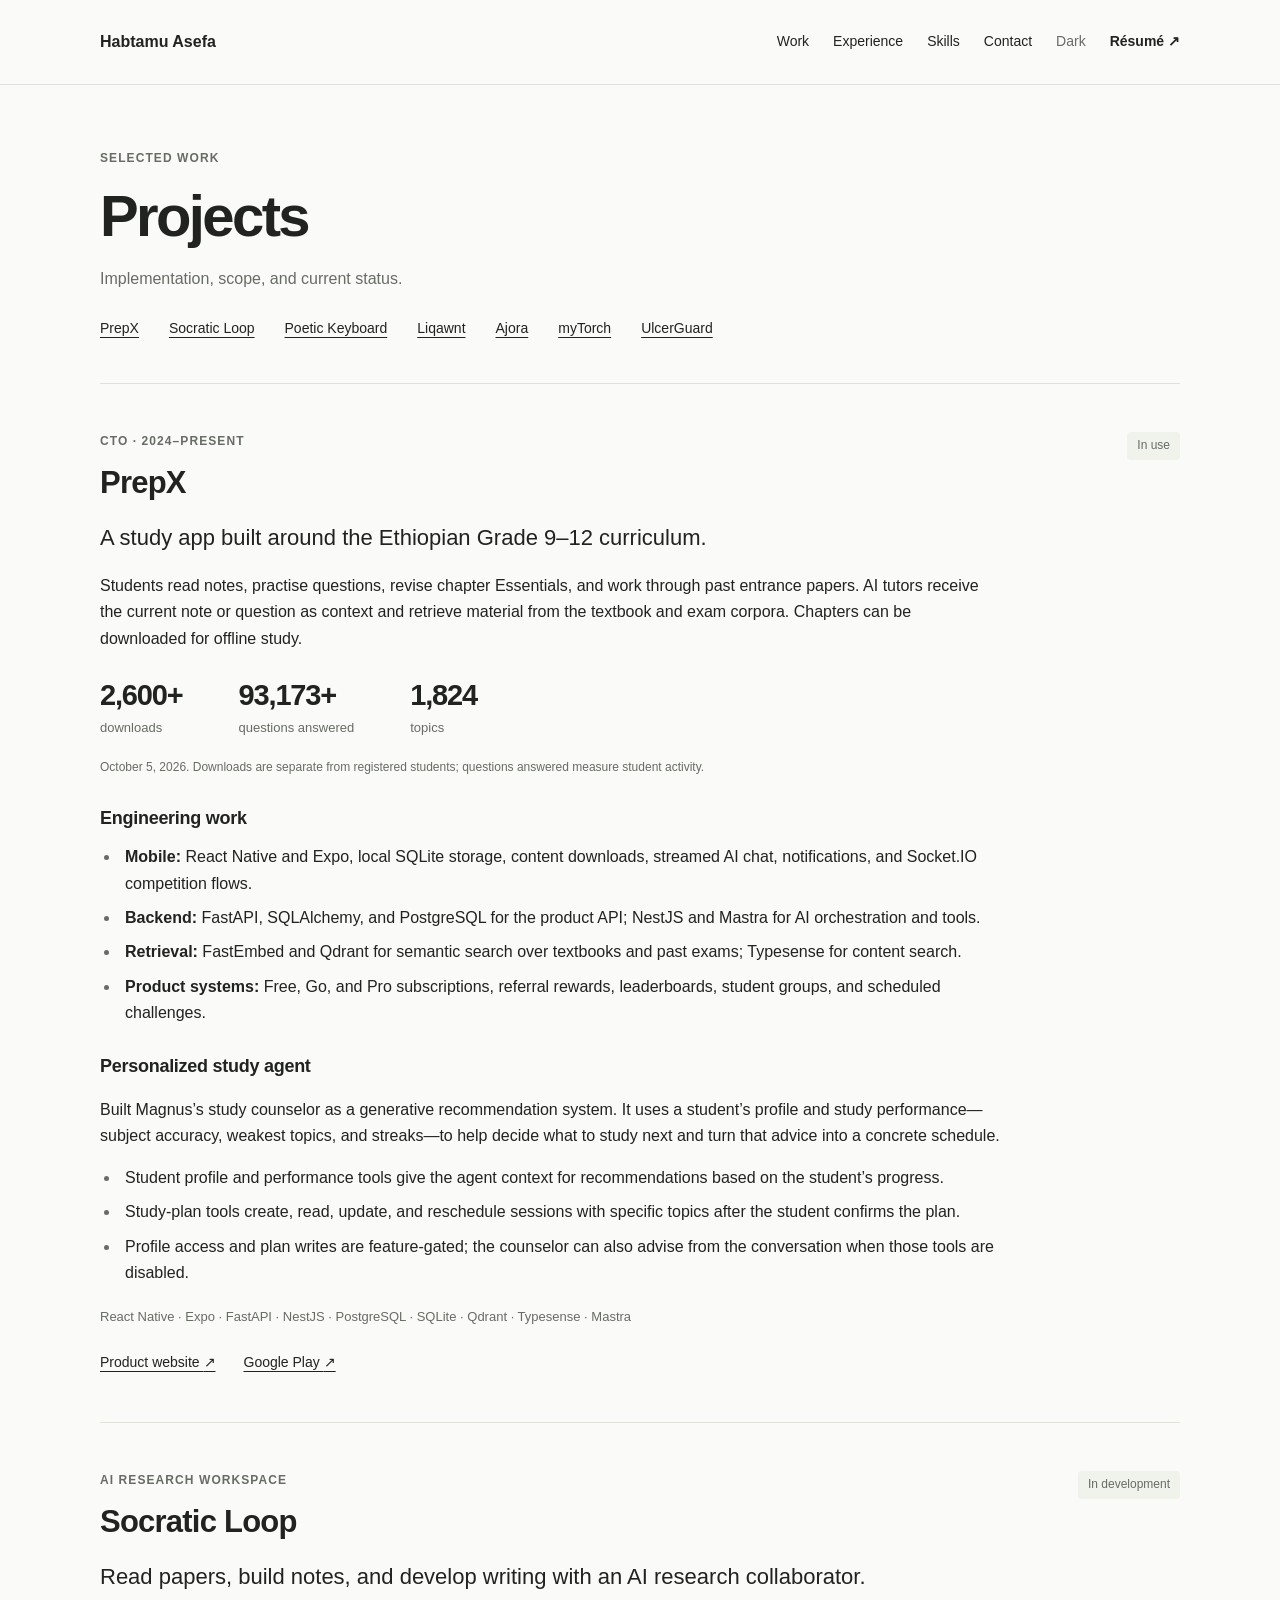
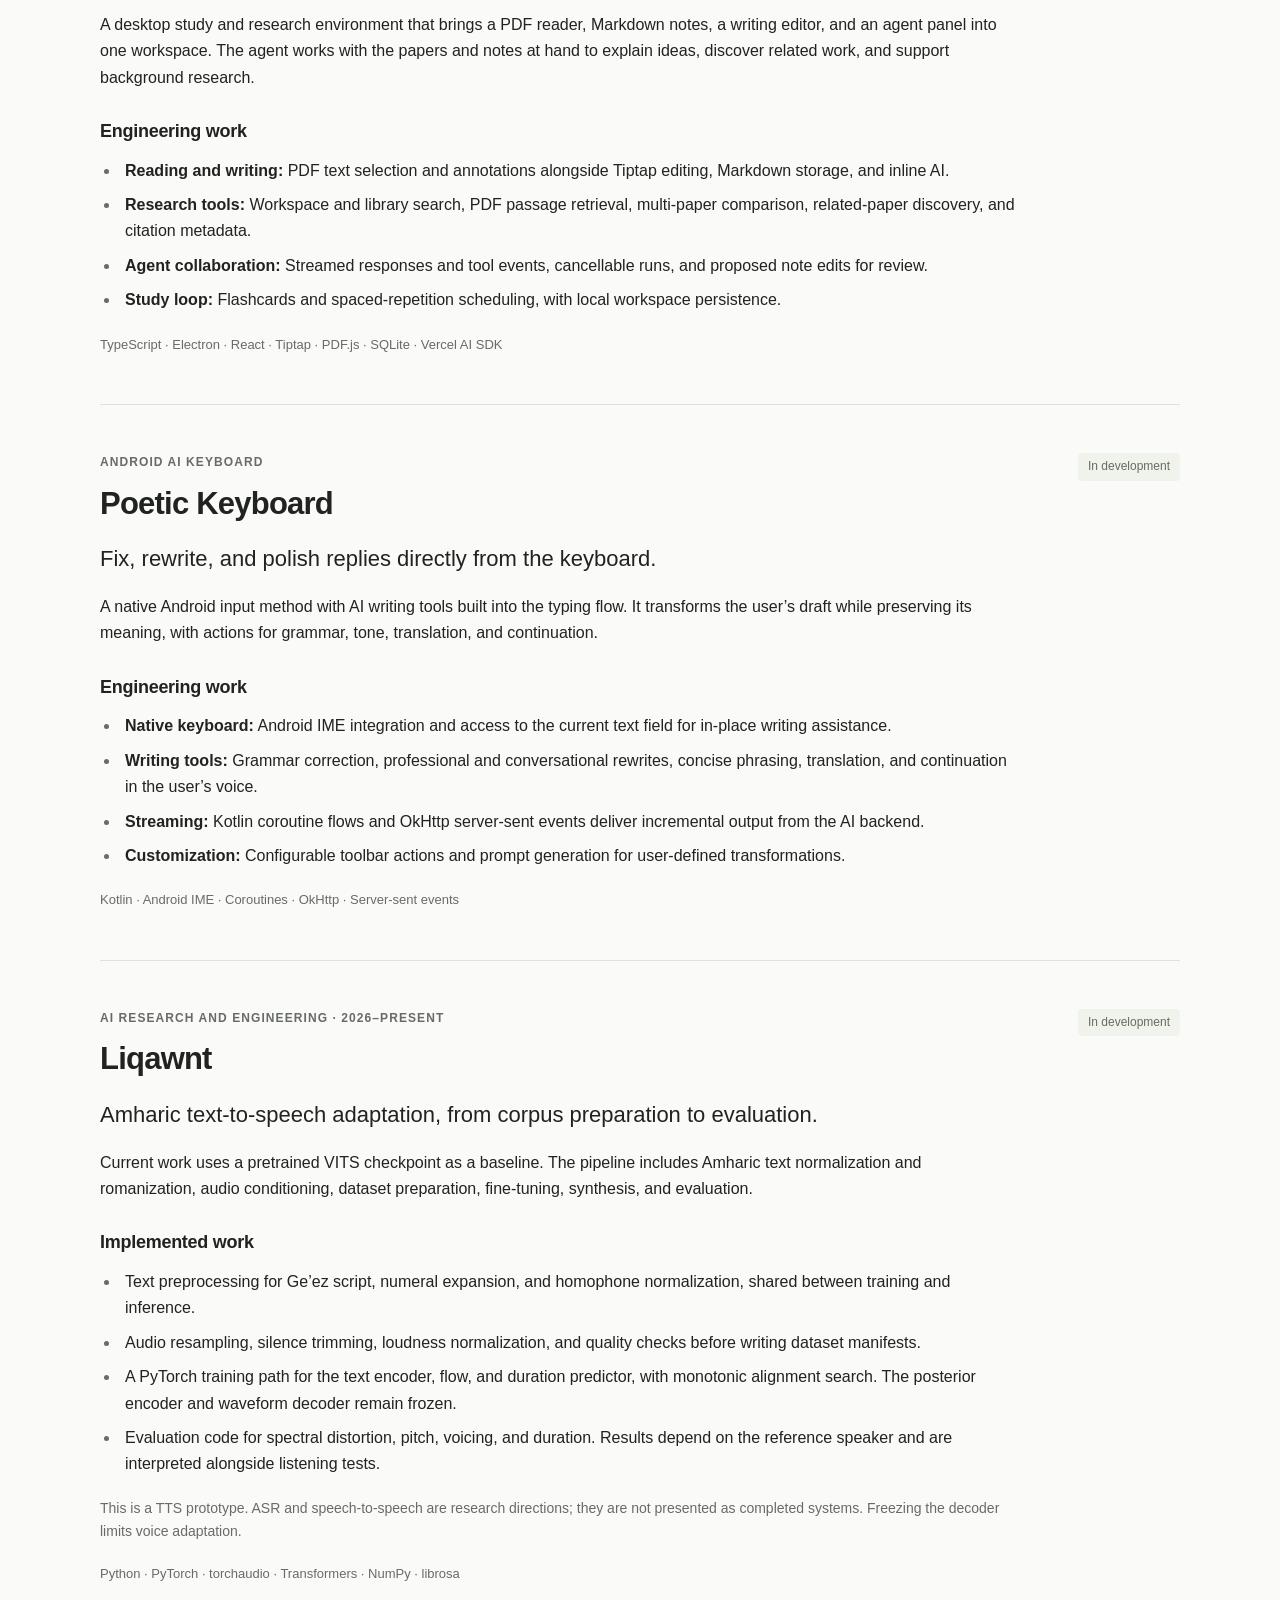
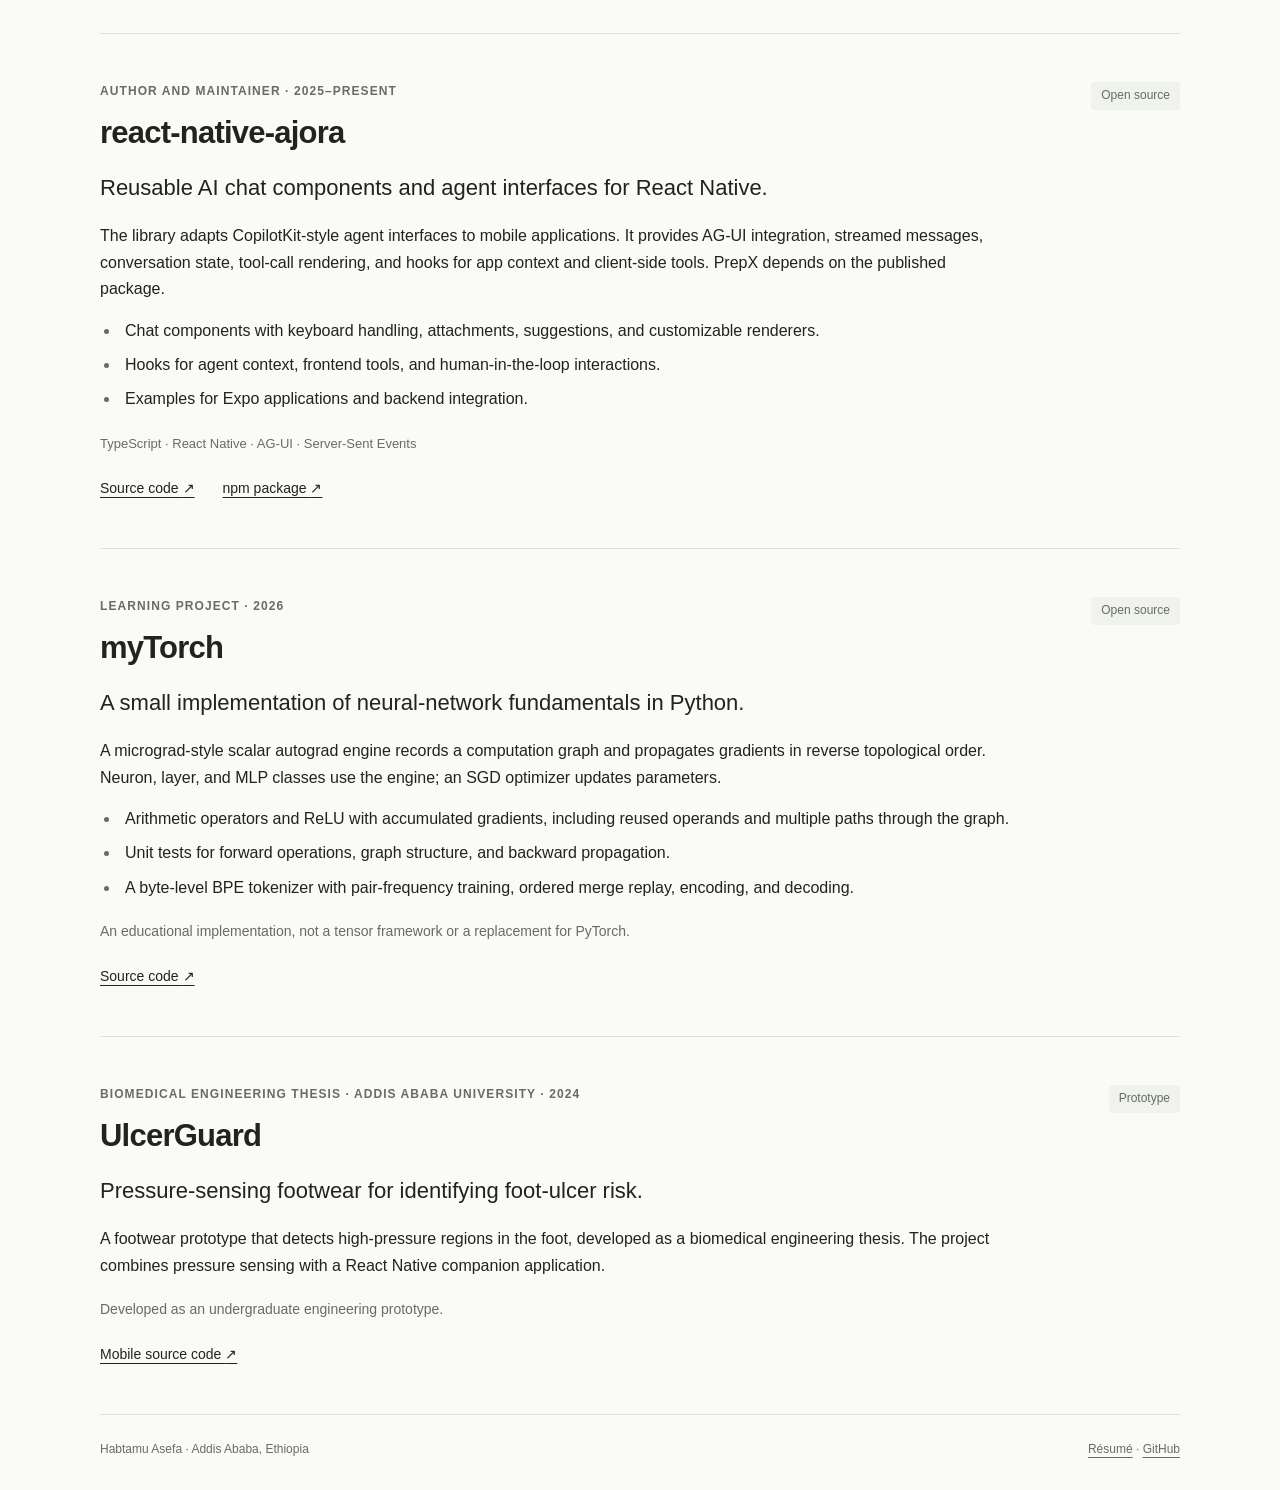
==== commit f24cded9: "Add Socratic Loop and Poetic Keyboard; describe personalized study agent" ====
--- a/projects.html
+++ b/projects.html
@@ -6,12 +6,12 @@
     <title>Projects | Habtamu Asefa</title>
     <meta
       name="description"
-      content="Technical details of PrepX, Amharic TTS work at Liqawnt, react-native-ajora, myTorch, and UlcerGuard."
+      content="Technical details of PrepX study agents, Socratic Loop, Poetic Keyboard, Liqawnt, react-native-ajora, myTorch, and UlcerGuard."
     />
     <meta property="og:title" content="Projects | Habtamu Asefa" />
     <meta
       property="og:description"
-      content="Technical details of PrepX, Amharic TTS work at Liqawnt, react-native-ajora, myTorch, and UlcerGuard."
+      content="Technical details of PrepX study agents, Socratic Loop, Poetic Keyboard, Liqawnt, react-native-ajora, myTorch, and UlcerGuard."
     />
     <meta property="og:type" content="website" />
     <meta
@@ -50,7 +50,8 @@
         <h1>Projects</h1>
         <p>Implementation, scope, and current status.</p>
         <nav class="project-index" aria-label="Projects">
-          <a href="#prepx">PrepX</a><a href="#liqawnt">Liqawnt</a
+          <a href="#prepx">PrepX</a><a href="#socratic-loop">Socratic Loop</a
+          ><a href="#poetic-keyboard">Poetic Keyboard</a><a href="#liqawnt">Liqawnt</a
           ><a href="#ajora">Ajora</a><a href="#mytorch">myTorch</a
           ><a href="#ulcerguard">UlcerGuard</a>
         </nav>
@@ -58,7 +59,7 @@
       <article class="case" id="prepx">
         <div class="case-heading">
           <div>
-            <p class="eyebrow">Founder and Lead Engineer · 2024–present</p>
+            <p class="eyebrow">CTO · 2024–present</p>
             <h2>PrepX</h2>
           </div>
           <span class="status">In use</span>
@@ -109,6 +110,27 @@
             <strong>Product systems:</strong> Free, Go, and Pro subscriptions,
             referral rewards, leaderboards, student groups, and scheduled
             challenges.
+          </li>
+        </ul>
+        <h3>Personalized study agent</h3>
+        <p>
+          Built Magnus’s study counselor as a generative recommendation system.
+          It uses a student’s profile and study performance—subject accuracy,
+          weakest topics, and streaks—to help decide what to study next and
+          turn that advice into a concrete schedule.
+        </p>
+        <ul class="work-list">
+          <li>
+            Student profile and performance tools give the agent context for
+            recommendations based on the student’s progress.
+          </li>
+          <li>
+            Study-plan tools create, read, update, and reschedule sessions with
+            specific topics after the student confirms the plan.
+          </li>
+          <li>
+            Profile access and plan writes are feature-gated; the counselor can
+            also advise from the conversation when those tools are disabled.
           </li>
         </ul>
         <p class="project-stack">
@@ -123,6 +145,69 @@
             >Google Play <span aria-hidden="true">↗</span></a
           >
         </div>
+      </article>
+      <article class="case" id="socratic-loop">
+        <div class="case-heading">
+          <div>
+            <p class="eyebrow">AI research workspace</p>
+            <h2>Socratic Loop</h2>
+          </div>
+          <span class="status">In development</span>
+        </div>
+        <p class="case-lead">
+          Read papers, build notes, and develop writing with an AI research collaborator.
+        </p>
+        <p>
+          A desktop study and research environment that brings a PDF reader,
+          Markdown notes, a writing editor, and an agent panel into one
+          workspace. The agent works with the papers and notes at hand to
+          explain ideas, discover related work, and support background research.
+        </p>
+        <h3>Engineering work</h3>
+        <ul class="work-list">
+          <li><strong>Reading and writing:</strong> PDF text selection and
+            annotations alongside Tiptap editing, Markdown storage, and inline AI.</li>
+          <li><strong>Research tools:</strong> Workspace and library search,
+            PDF passage retrieval, multi-paper comparison, related-paper
+            discovery, and citation metadata.</li>
+          <li><strong>Agent collaboration:</strong> Streamed responses and tool
+            events, cancellable runs, and proposed note edits for review.</li>
+          <li><strong>Study loop:</strong> Flashcards and spaced-repetition
+            scheduling, with local workspace persistence.</li>
+        </ul>
+        <p class="project-stack">
+          TypeScript · Electron · React · Tiptap · PDF.js · SQLite · Vercel AI SDK
+        </p>
+      </article>
+      <article class="case" id="poetic-keyboard">
+        <div class="case-heading">
+          <div>
+            <p class="eyebrow">Android AI keyboard</p>
+            <h2>Poetic Keyboard</h2>
+          </div>
+          <span class="status">In development</span>
+        </div>
+        <p class="case-lead">
+          Fix, rewrite, and polish replies directly from the keyboard.
+        </p>
+        <p>
+          A native Android input method with AI writing tools built into the
+          typing flow. It transforms the user’s draft while preserving its
+          meaning, with actions for grammar, tone, translation, and continuation.
+        </p>
+        <h3>Engineering work</h3>
+        <ul class="work-list">
+          <li><strong>Native keyboard:</strong> Android IME integration and
+            access to the current text field for in-place writing assistance.</li>
+          <li><strong>Writing tools:</strong> Grammar correction, professional
+            and conversational rewrites, concise phrasing, translation, and
+            continuation in the user’s voice.</li>
+          <li><strong>Streaming:</strong> Kotlin coroutine flows and OkHttp
+            server-sent events deliver incremental output from the AI backend.</li>
+          <li><strong>Customization:</strong> Configurable toolbar actions and
+            prompt generation for user-defined transformations.</li>
+        </ul>
+        <p class="project-stack">Kotlin · Android IME · Coroutines · OkHttp · Server-sent events</p>
       </article>
       <article class="case" id="liqawnt">
         <div class="case-heading">
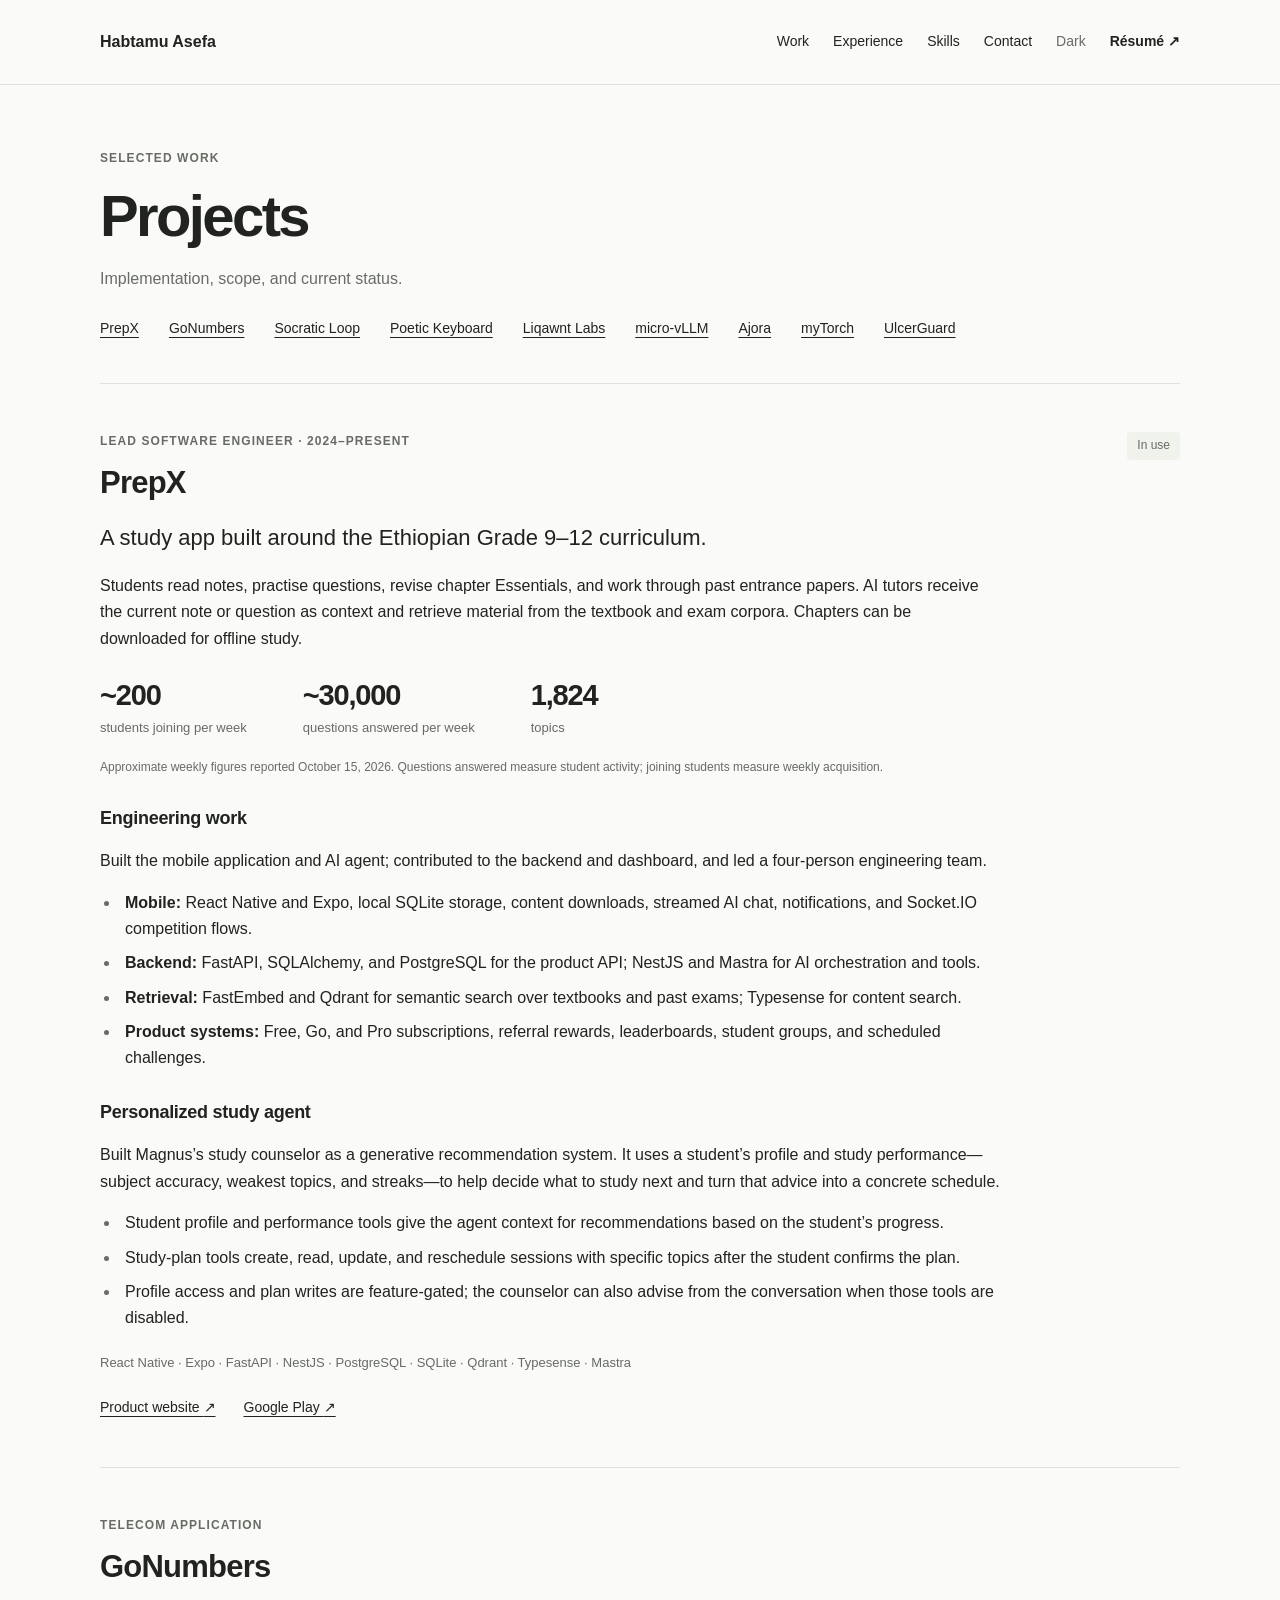
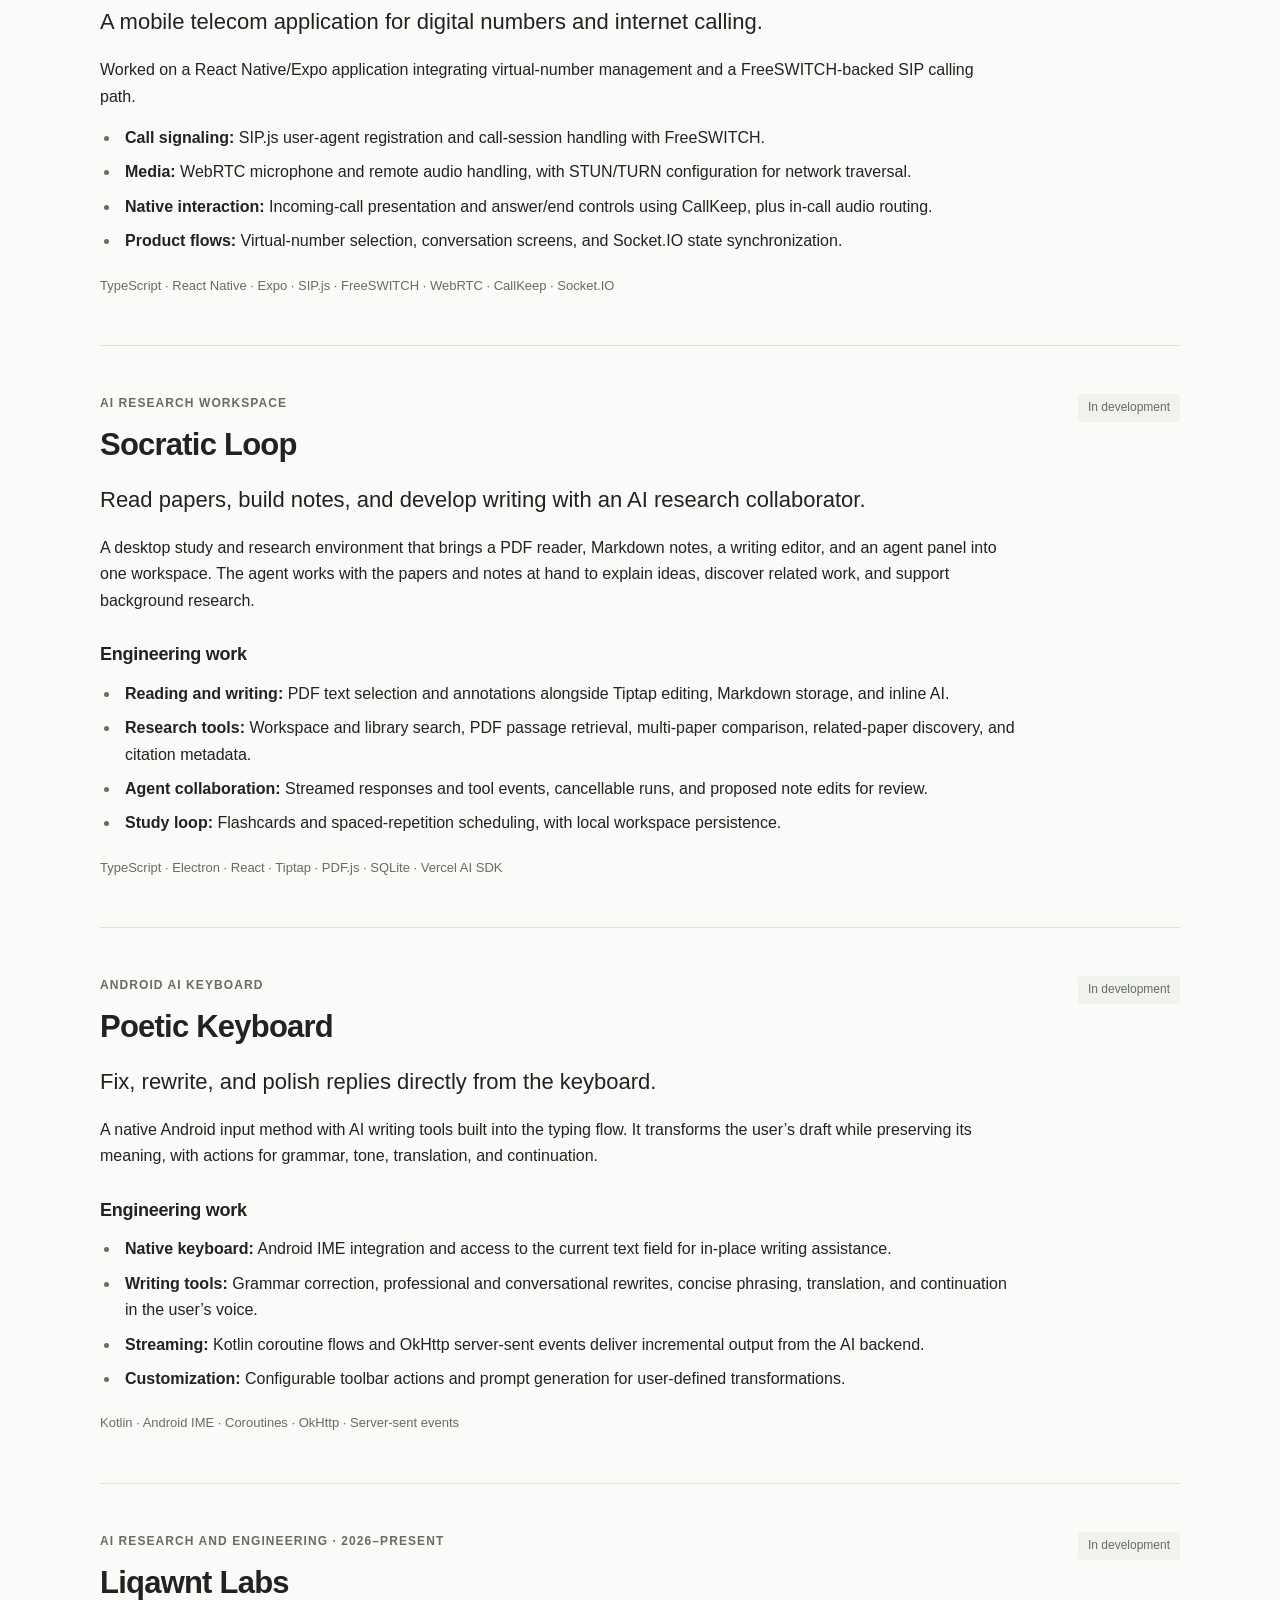
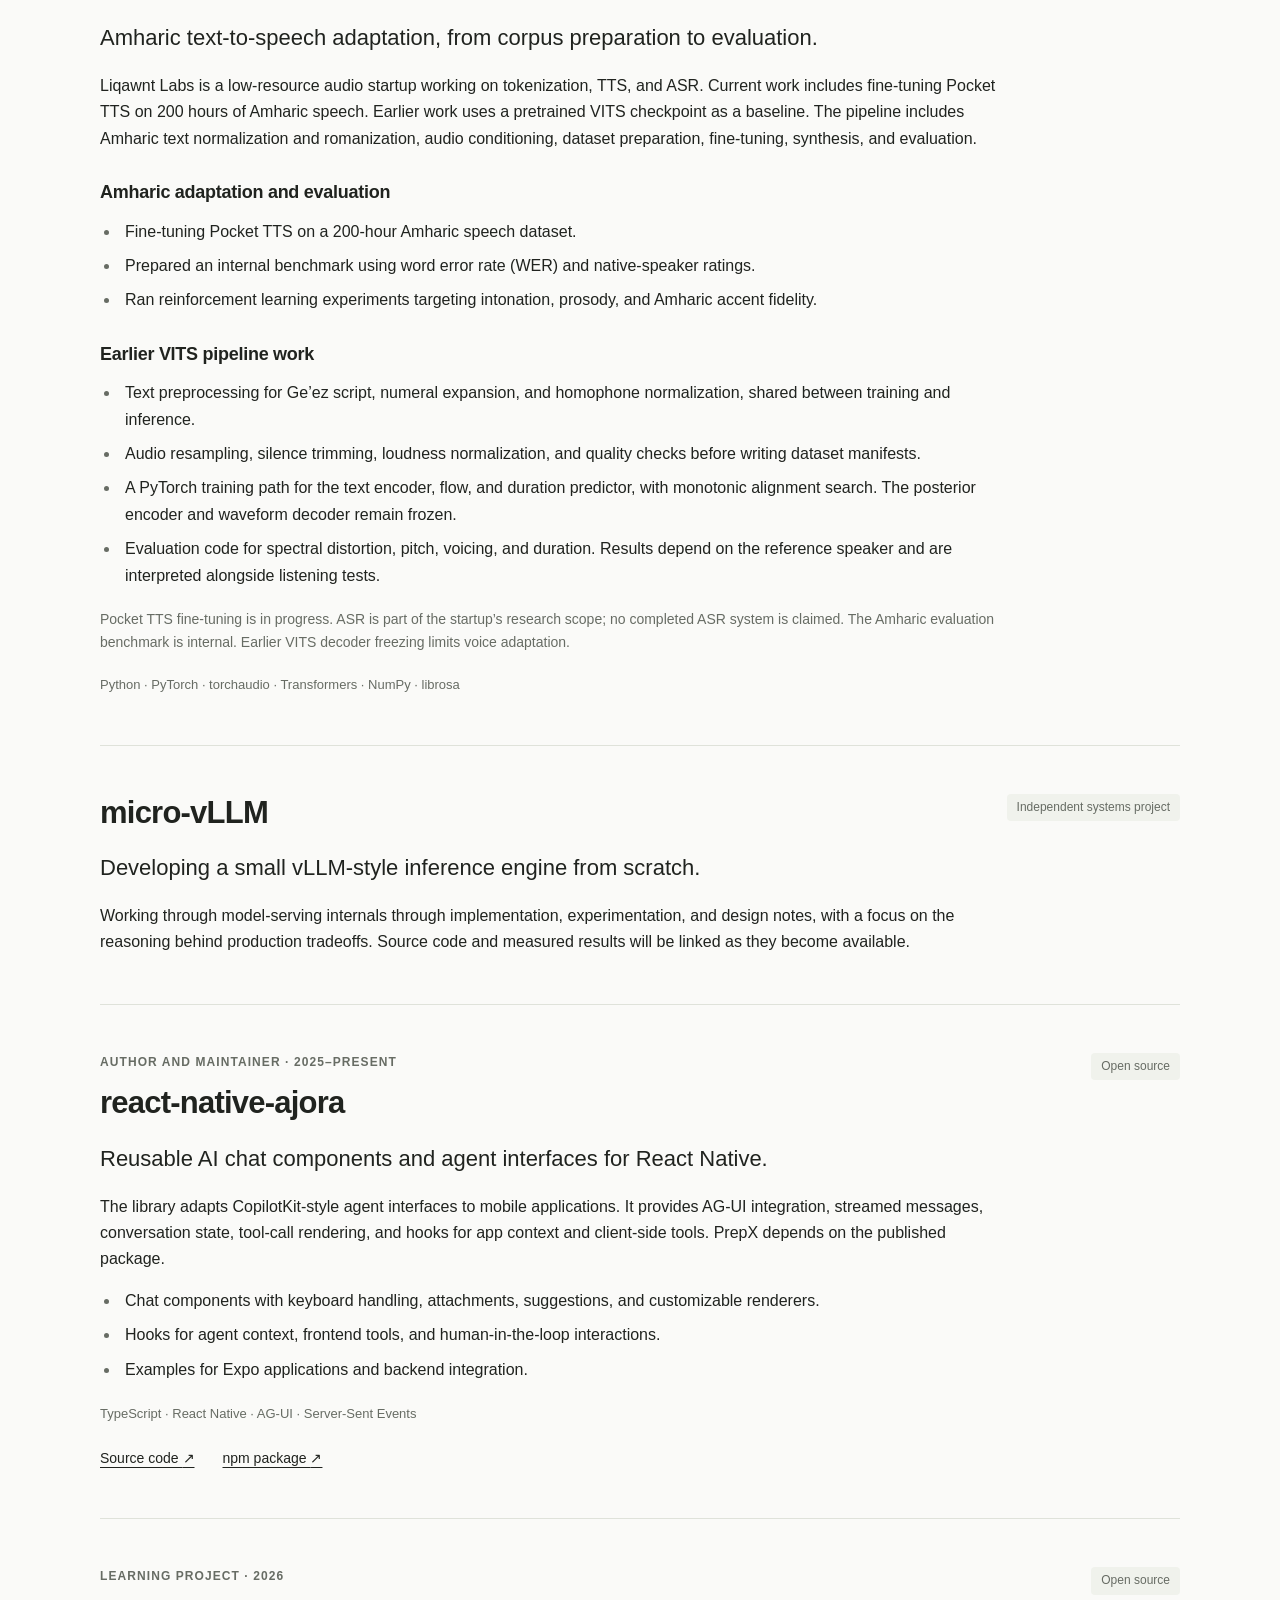
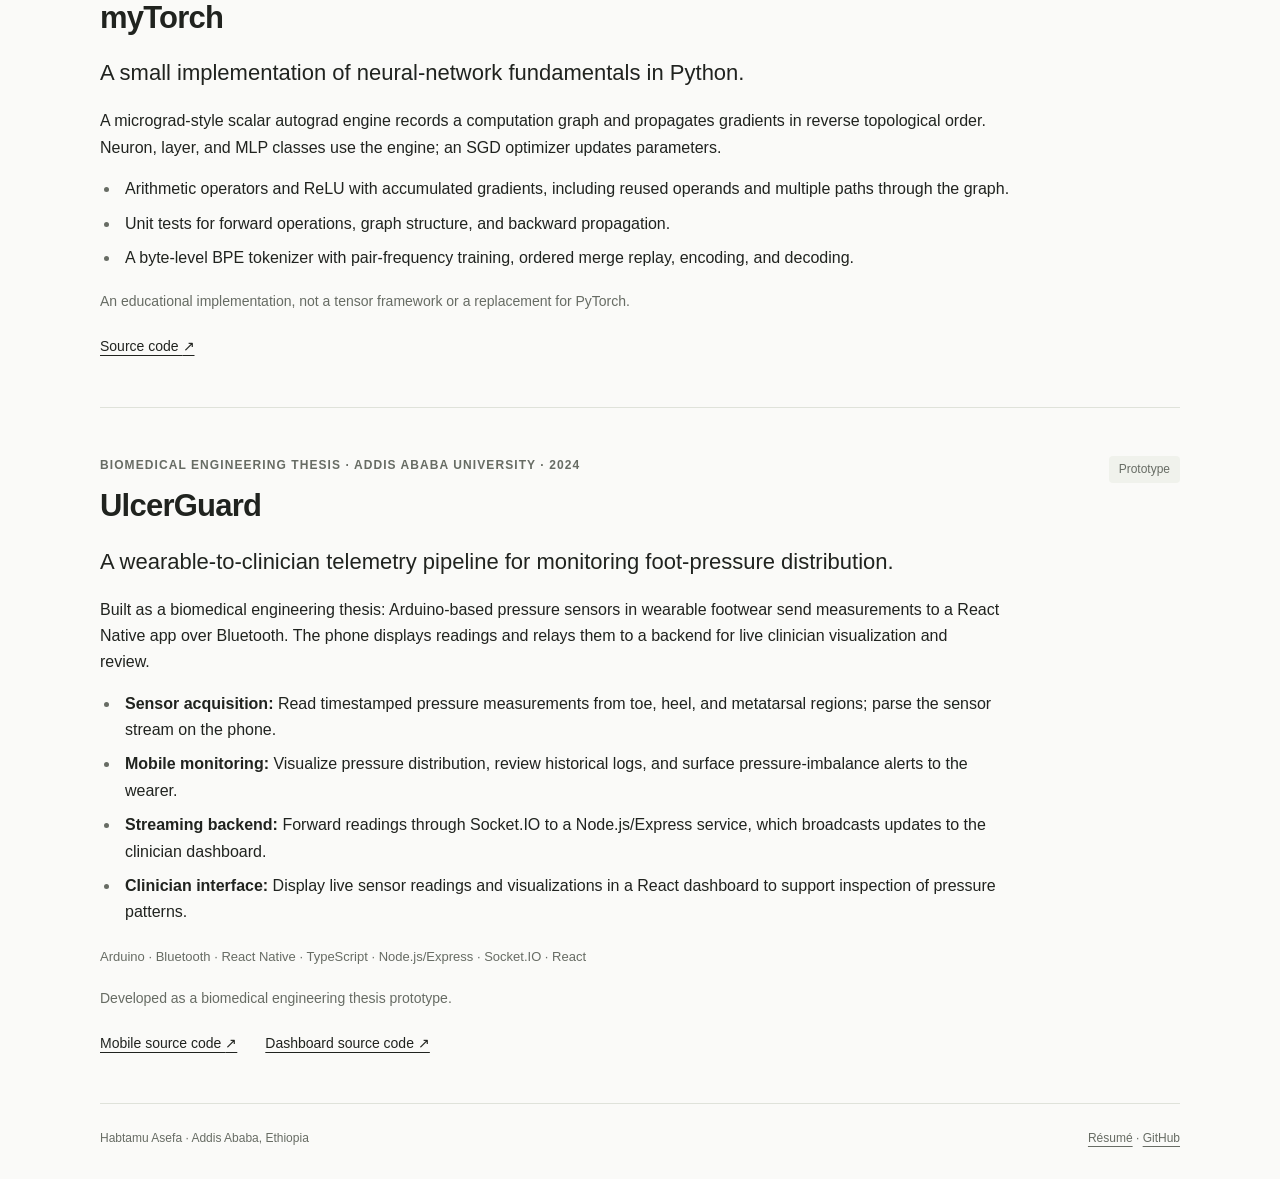
==== commit ce2a95f2: "Update engineering profile, project details, and targeted resumes" ====
--- a/projects.html
+++ b/projects.html
@@ -6,12 +6,12 @@
     <title>Projects | Habtamu Asefa</title>
     <meta
       name="description"
-      content="Technical details of PrepX study agents, Socratic Loop, Poetic Keyboard, Liqawnt, react-native-ajora, myTorch, and UlcerGuard."
+      content="Technical details of PrepX study agents, Socratic Loop, Poetic Keyboard, Liqawnt Labs, react-native-ajora, myTorch, and UlcerGuard."
     />
     <meta property="og:title" content="Projects | Habtamu Asefa" />
     <meta
       property="og:description"
-      content="Technical details of PrepX study agents, Socratic Loop, Poetic Keyboard, Liqawnt, react-native-ajora, myTorch, and UlcerGuard."
+      content="Technical details of PrepX study agents, Socratic Loop, Poetic Keyboard, Liqawnt Labs, react-native-ajora, myTorch, and UlcerGuard."
     />
     <meta property="og:type" content="website" />
     <meta
@@ -50,16 +50,17 @@
         <h1>Projects</h1>
         <p>Implementation, scope, and current status.</p>
         <nav class="project-index" aria-label="Projects">
-          <a href="#prepx">PrepX</a><a href="#socratic-loop">Socratic Loop</a
-          ><a href="#poetic-keyboard">Poetic Keyboard</a><a href="#liqawnt">Liqawnt</a
-          ><a href="#ajora">Ajora</a><a href="#mytorch">myTorch</a
+          <a href="#prepx">PrepX</a><a href="#gonumbers">GoNumbers</a><a href="#socratic-loop">Socratic Loop</a
+          ><a href="#poetic-keyboard">Poetic Keyboard</a><a href="#liqawnt">Liqawnt Labs</a
+          ><a href="#micro-vllm">micro-vLLM</a>
+          <a href="#ajora">Ajora</a><a href="#mytorch">myTorch</a
           ><a href="#ulcerguard">UlcerGuard</a>
         </nav>
       </header>
       <article class="case" id="prepx">
         <div class="case-heading">
           <div>
-            <p class="eyebrow">CTO · 2024–present</p>
+            <p class="eyebrow">Lead Software Engineer · 2024–present</p>
             <h2>PrepX</h2>
           </div>
           <span class="status">In use</span>
@@ -75,12 +76,12 @@
         </p>
         <dl class="metrics">
           <div>
-            <dt>2,600+</dt>
-            <dd>downloads</dd>
-          </div>
-          <div>
-            <dt>93,173+</dt>
-            <dd>questions answered</dd>
+            <dt>~200</dt>
+            <dd>students joining per week</dd>
+          </div>
+          <div>
+            <dt>~30,000</dt>
+            <dd>questions answered per week</dd>
           </div>
           <div>
             <dt>1,824</dt>
@@ -88,10 +89,12 @@
           </div>
         </dl>
         <p class="metric-source">
-          October 5, 2026. Downloads are separate from registered students;
-          questions answered measure student activity.
+          Approximate weekly figures reported October 15, 2026.
+          Questions answered measure student activity; joining students measure weekly acquisition.
         </p>
         <h3>Engineering work</h3>
+        <p>Built the mobile application and AI agent;
+          contributed to the backend and dashboard, and led a four-person engineering team.</p>
         <ul class="work-list">
           <li>
             <strong>Mobile:</strong> React Native and Expo, local SQLite
@@ -145,6 +148,19 @@
             >Google Play <span aria-hidden="true">↗</span></a
           >
         </div>
+      </article>
+            <article class="case" id="gonumbers">
+        <div class="case-heading"><div><p class="eyebrow">Telecom application</p><h2>GoNumbers</h2></div></div>
+        <p class="case-lead">A mobile telecom application for digital numbers and internet calling.</p>
+        <p>Worked on a React Native/Expo application integrating virtual-number management
+          and a FreeSWITCH-backed SIP calling path.</p>
+        <ul class="work-list">
+          <li><strong>Call signaling:</strong> SIP.js user-agent registration and call-session handling with FreeSWITCH.</li>
+          <li><strong>Media:</strong> WebRTC microphone and remote audio handling, with STUN/TURN configuration for network traversal.</li>
+          <li><strong>Native interaction:</strong> Incoming-call presentation and answer/end controls using CallKeep, plus in-call audio routing.</li>
+          <li><strong>Product flows:</strong> Virtual-number selection, conversation screens, and Socket.IO state synchronization.</li>
+        </ul>
+        <p class="project-stack">TypeScript · React Native · Expo · SIP.js · FreeSWITCH · WebRTC · CallKeep · Socket.IO</p>
       </article>
       <article class="case" id="socratic-loop">
         <div class="case-heading">
@@ -213,7 +229,7 @@
         <div class="case-heading">
           <div>
             <p class="eyebrow">AI research and engineering · 2026–present</p>
-            <h2>Liqawnt</h2>
+            <h2>Liqawnt Labs</h2>
           </div>
           <span class="status">In development</span>
         </div>
@@ -222,12 +238,20 @@
           evaluation.
         </p>
         <p>
-          Current work uses a pretrained VITS checkpoint as a baseline. The
+          Liqawnt Labs is a low-resource audio startup working on tokenization, TTS,
+          and ASR. Current work includes fine-tuning Pocket TTS on
+          200 hours of Amharic speech. Earlier work uses a pretrained VITS checkpoint as a baseline. The
           pipeline includes Amharic text normalization and romanization, audio
           conditioning, dataset preparation, fine-tuning, synthesis, and
           evaluation.
         </p>
-        <h3>Implemented work</h3>
+        <h3>Amharic adaptation and evaluation</h3>
+        <ul class="work-list">
+          <li>Fine-tuning Pocket TTS on a 200-hour Amharic speech dataset.</li>
+          <li>Prepared an internal benchmark using word error rate (WER) and native-speaker ratings.</li>
+          <li>Ran reinforcement learning experiments targeting intonation, prosody, and Amharic accent fidelity.</li>
+        </ul>
+        <h3>Earlier VITS pipeline work</h3>
         <ul class="work-list">
           <li>
             Text preprocessing for Ge’ez script, numeral expansion, and
@@ -249,14 +273,23 @@
           </li>
         </ul>
         <p class="case-note">
-          This is a TTS prototype. ASR and speech-to-speech are research
-          directions; they are not presented as completed systems. Freezing the
-          decoder limits voice adaptation.
+          Pocket TTS fine-tuning is in progress. ASR is part of the startup’s
+          research scope; no completed ASR system is claimed. The Amharic evaluation benchmark is internal.
+          Earlier VITS decoder freezing limits voice adaptation.
         </p>
         <p class="project-stack">
           Python · PyTorch · torchaudio · Transformers · NumPy · librosa
         </p>
       </article>
+
+      <article class="case" id="micro-vllm">
+        <div class="case-heading"><h2>micro-vLLM</h2><span class="status">Independent systems project</span></div>
+        <p class="case-lead">Developing a small vLLM-style inference engine from scratch.</p>
+        <p>Working through model-serving internals through implementation, experimentation,
+          and design notes, with a focus on the reasoning behind production tradeoffs.
+          Source code and measured results will be linked as they become available.</p>
+      </article>
+
       <article class="case" id="ajora">
         <div class="case-heading">
           <div>
@@ -347,20 +380,32 @@
           <span class="status">Prototype</span>
         </div>
         <p class="case-lead">
-          Pressure-sensing footwear for identifying foot-ulcer risk.
-        </p>
-        <p>
-          A footwear prototype that detects high-pressure regions in the foot,
-          developed as a biomedical engineering thesis. The project combines
-          pressure sensing with a React Native companion application.
+          A wearable-to-clinician telemetry pipeline for monitoring foot-pressure distribution.
+        </p>
+        <p>
+          Built as a biomedical engineering thesis: Arduino-based pressure sensors in wearable
+          footwear send measurements to a React Native app over Bluetooth. The phone displays
+          readings and relays them to a backend for live clinician visualization and review.
+        </p>
+        <ul class="work-list">
+          <li><strong>Sensor acquisition:</strong> Read timestamped pressure measurements from toe, heel,
+            and metatarsal regions; parse the sensor stream on the phone.</li>
+          <li><strong>Mobile monitoring:</strong> Visualize pressure distribution, review historical logs,
+            and surface pressure-imbalance alerts to the wearer.</li>
+          <li><strong>Streaming backend:</strong> Forward readings through Socket.IO to a Node.js/Express
+            service, which broadcasts updates to the clinician dashboard.</li>
+          <li><strong>Clinician interface:</strong> Display live sensor readings and visualizations in a React dashboard
+            to support inspection of pressure patterns.</li>
+        </ul>
+        <p class="project-stack">Arduino · Bluetooth · React Native · TypeScript · Node.js/Express · Socket.IO · React
         </p>
         <p class="case-note">
-          Developed as an undergraduate engineering prototype.
+          Developed as a biomedical engineering thesis prototype.
         </p>
         <div class="project-links">
           <a href="https://github.com/habasefa/UlcerGuard"
-            >Mobile source code <span aria-hidden="true">↗</span></a
-          >
+            >Mobile source code <span aria-hidden="true">↗</span></a>
+          <a href="https://github.com/habasefa/ulcerguard-dashboard">Dashboard source code ↗</a>
         </div>
       </article>
     </main>
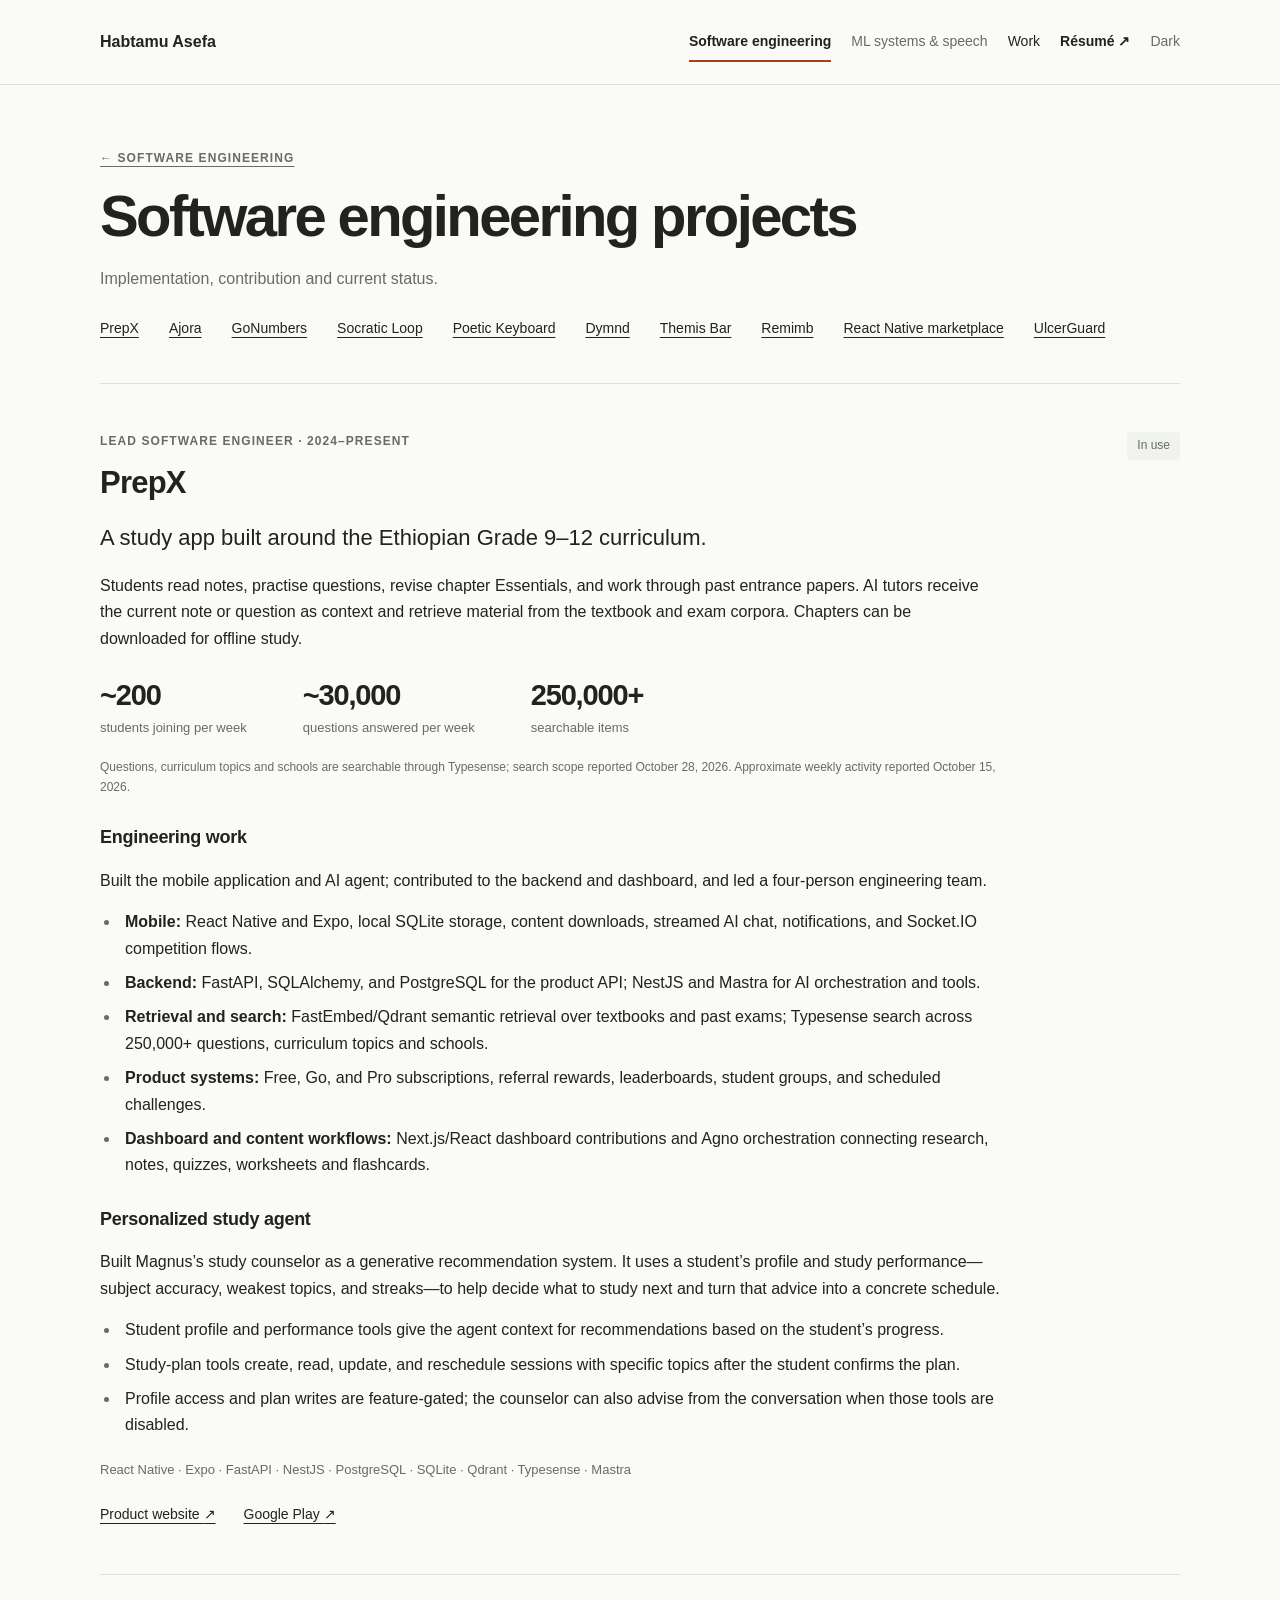
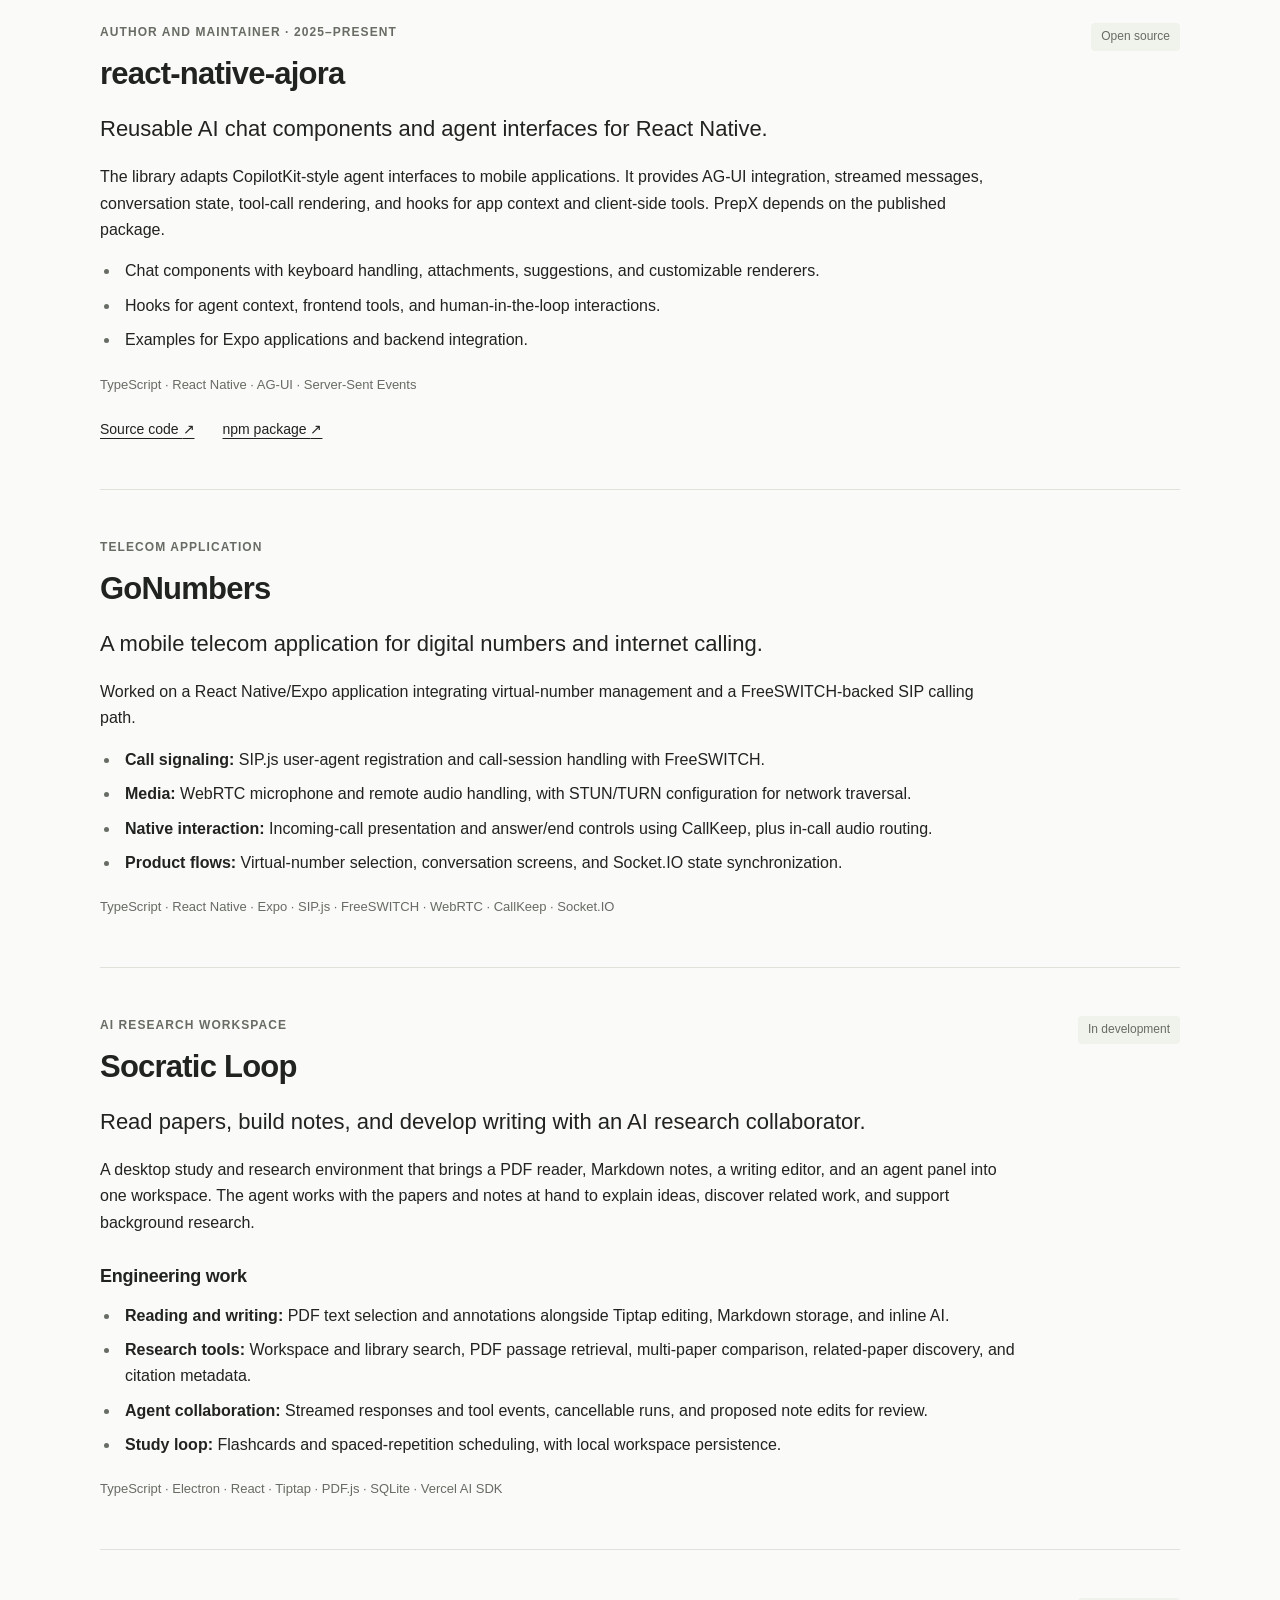
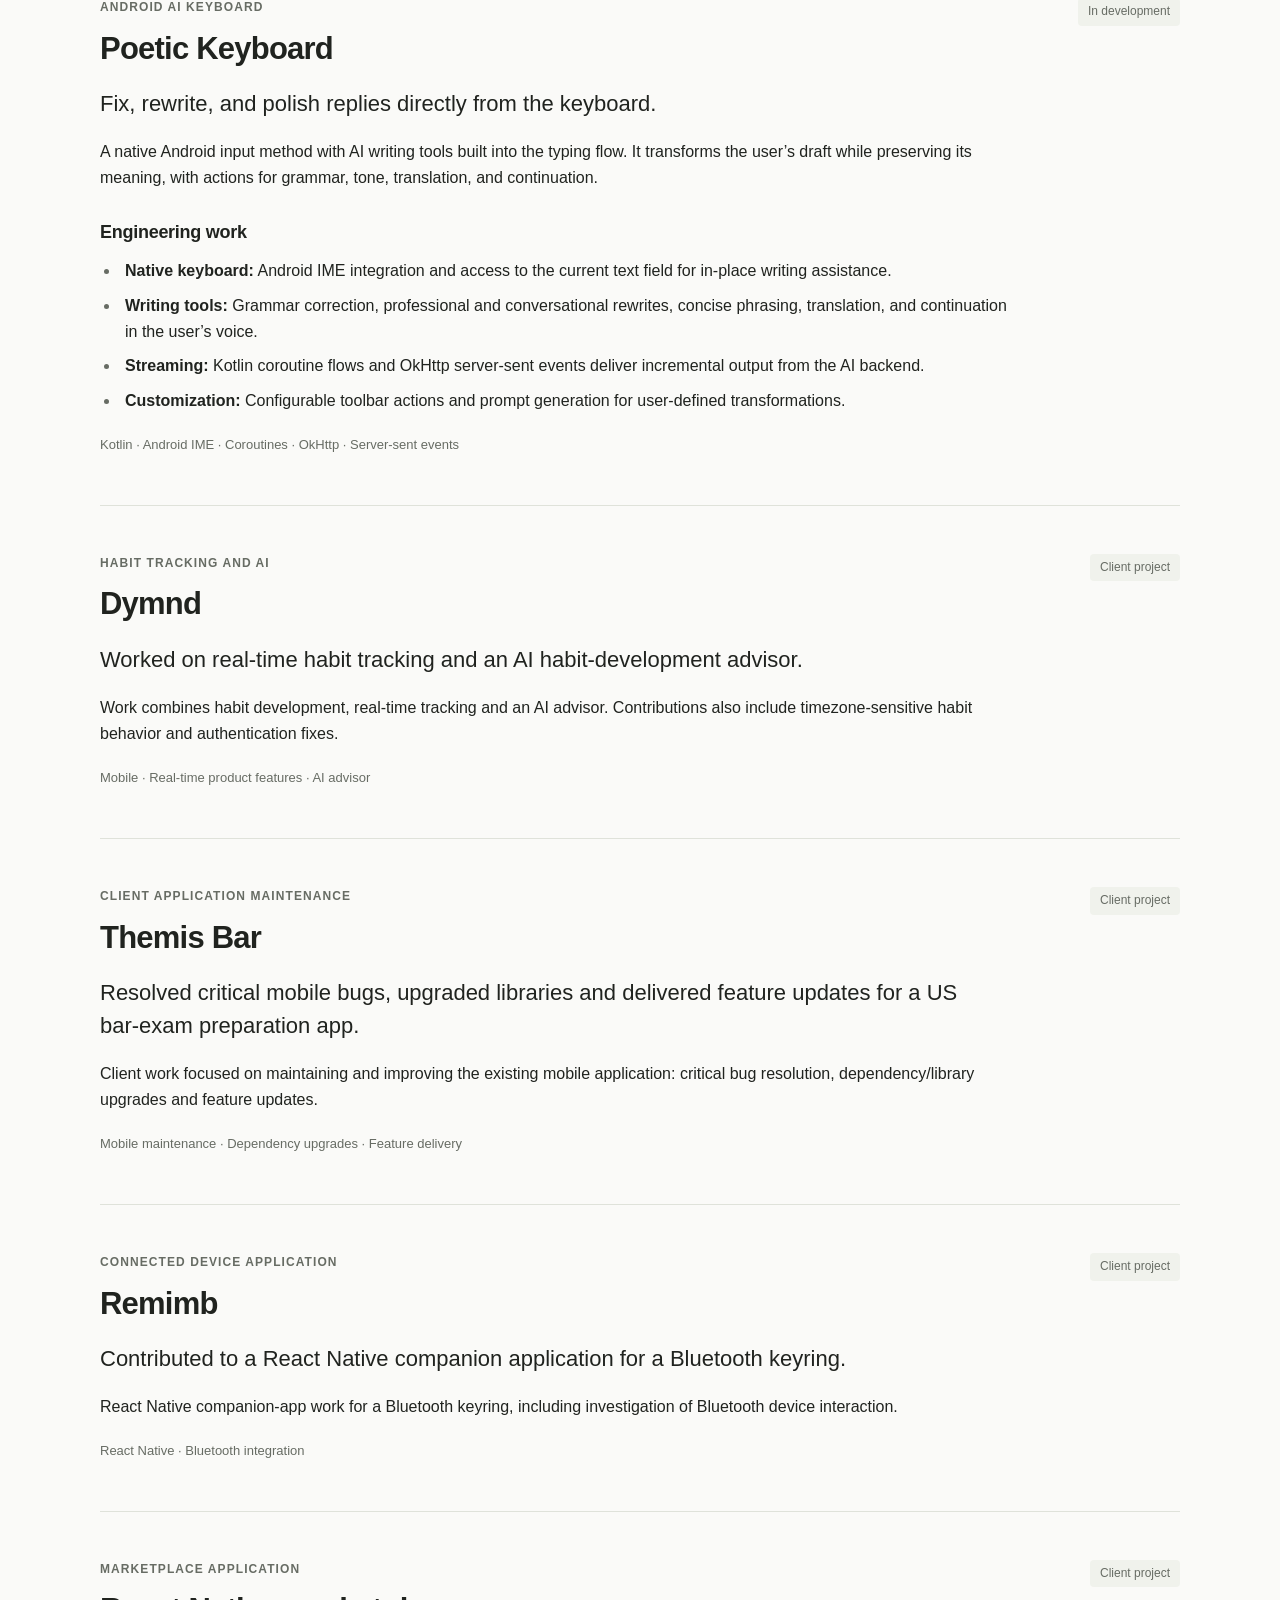
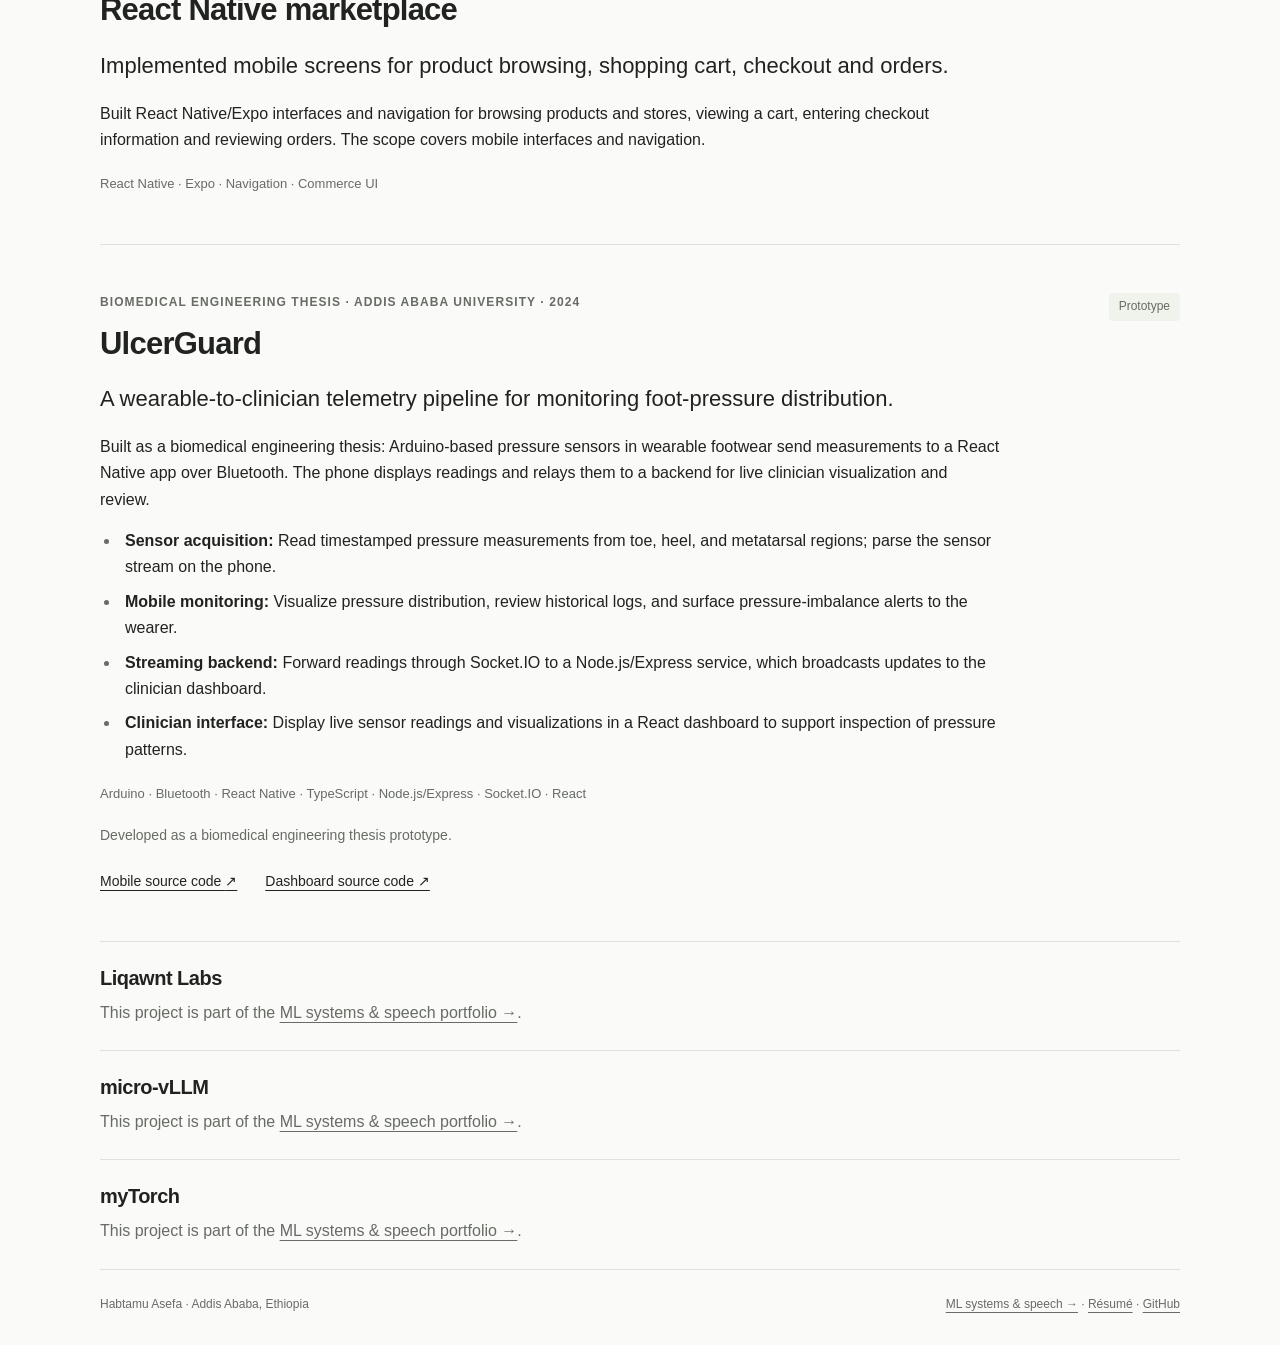
==== commit 905d75ec: "Split software and ML systems portfolios and refresh targeted resumes" ====
--- a/projects.html
+++ b/projects.html
@@ -1,63 +1,26 @@
 <!doctype html>
 <html lang="en" data-theme="light">
-  <head>
-    <meta charset="utf-8" />
-    <meta name="viewport" content="width=device-width, initial-scale=1" />
-    <title>Projects | Habtamu Asefa</title>
-    <meta
-      name="description"
-      content="Technical details of PrepX study agents, Socratic Loop, Poetic Keyboard, Liqawnt Labs, react-native-ajora, myTorch, and UlcerGuard."
-    />
-    <meta property="og:title" content="Projects | Habtamu Asefa" />
-    <meta
-      property="og:description"
-      content="Technical details of PrepX study agents, Socratic Loop, Poetic Keyboard, Liqawnt Labs, react-native-ajora, myTorch, and UlcerGuard."
-    />
-    <meta property="og:type" content="website" />
-    <meta
-      property="og:image"
-      content="https://habasefa.github.io/portfolio/avatar.jpg"
-    />
-    <link rel="icon" href="favicon.png" />
-    <link rel="apple-touch-icon" href="apple-touch-icon.png" />
-    <link rel="stylesheet" href="site.css?v=20261005-2" />
-  </head>
-  <body>
-    <a class="skip-link" href="#main">Skip to content</a>
-    <header class="site-header">
-      <div class="container header-inner">
-        <a class="brand" href="index.html">Habtamu Asefa</a>
-        <nav aria-label="Main navigation">
-          <a href="index.html#work">Work</a
-          ><a href="index.html#experience">Experience</a
-          ><a href="index.html#skills">Skills</a
-          ><a href="index.html#contact">Contact</a
-          ><button
-            class="theme-toggle"
-            id="themeToggle"
-            aria-label="Switch to dark theme"
-          >
-            Dark</button
-          ><a class="nav-resume" href="Habtamu_Asefa_Resume.pdf"
-            >Résumé <span aria-hidden="true">↗</span></a
-          >
-        </nav>
-      </div>
-    </header>
-    <main id="main" class="container">
-      <header class="page-intro">
-        <p class="eyebrow">Selected work</p>
-        <h1>Projects</h1>
-        <p>Implementation, scope, and current status.</p>
-        <nav class="project-index" aria-label="Projects">
-          <a href="#prepx">PrepX</a><a href="#gonumbers">GoNumbers</a><a href="#socratic-loop">Socratic Loop</a
-          ><a href="#poetic-keyboard">Poetic Keyboard</a><a href="#liqawnt">Liqawnt Labs</a
-          ><a href="#micro-vllm">micro-vLLM</a>
-          <a href="#ajora">Ajora</a><a href="#mytorch">myTorch</a
-          ><a href="#ulcerguard">UlcerGuard</a>
-        </nav>
-      </header>
-      <article class="case" id="prepx">
+<head>
+<meta charset="utf-8">
+<meta name="viewport" content="width=device-width, initial-scale=1">
+<title>Software engineering projects | Habtamu Asefa</title>
+<meta name="description" content="Project scope, implementation and engineering work by Habtamu Asefa.">
+<meta property="og:title" content="Software engineering projects | Habtamu Asefa">
+<meta property="og:description" content="Project scope, implementation and engineering work by Habtamu Asefa.">
+<meta property="og:type" content="website">
+<meta property="og:image" content="https://habasefa.github.io/portfolio/avatar.jpg">
+<link rel="canonical" href="https://habasefa.github.io/portfolio/projects.html">
+<link rel="icon" href="favicon.png">
+<link rel="apple-touch-icon" href="apple-touch-icon.png">
+<link rel="stylesheet" href="site.css?v=20261028-1">
+</head>
+<body>
+<a class="skip-link" href="#main">Skip to content</a><header class="site-header"><div class="container header-inner">
+<a class="brand" href="index.html">Habtamu Asefa</a><nav aria-label="Main navigation"><a class="track-link" href="index.html" aria-current="page">Software engineering</a><a class="track-link" href="ml-systems.html">ML systems &amp; speech</a><a href="index.html#work">Work</a><a class="nav-resume" href="Habtamu_Asefa_Software_Engineer.pdf">Résumé ↗</a><button class="theme-toggle" id="themeToggle" aria-label="Switch to dark theme">Dark</button></nav>
+</div></header><main id="main" class="container"><header class="page-intro"><p class="eyebrow"><a href="index.html">← Software engineering</a></p>
+<h1>Software engineering projects</h1>
+<p>Implementation, contribution and current status.</p>
+<nav class="project-index" aria-label="Projects"><a href="#prepx">PrepX</a><a href="#ajora">Ajora</a><a href="#gonumbers">GoNumbers</a><a href="#socratic-loop">Socratic Loop</a><a href="#poetic-keyboard">Poetic Keyboard</a><a href="#dymnd">Dymnd</a><a href="#themis-bar">Themis Bar</a><a href="#remimb">Remimb</a><a href="#marketplace">React Native marketplace</a><a href="#ulcerguard">UlcerGuard</a></nav></header><article class="case" id="prepx">
         <div class="case-heading">
           <div>
             <p class="eyebrow">Lead Software Engineer · 2024–present</p>
@@ -84,14 +47,11 @@
             <dd>questions answered per week</dd>
           </div>
           <div>
-            <dt>1,824</dt>
-            <dd>topics</dd>
+            <dt>250,000+</dt>
+            <dd>searchable items</dd>
           </div>
         </dl>
-        <p class="metric-source">
-          Approximate weekly figures reported October 15, 2026.
-          Questions answered measure student activity; joining students measure weekly acquisition.
-        </p>
+        <p class="metric-source">Questions, curriculum topics and schools are searchable through Typesense; search scope reported October 28, 2026. Approximate weekly activity reported October 15, 2026.</p>
         <h3>Engineering work</h3>
         <p>Built the mobile application and AI agent;
           contributed to the backend and dashboard, and led a four-person engineering team.</p>
@@ -106,15 +66,15 @@
             the product API; NestJS and Mastra for AI orchestration and tools.
           </li>
           <li>
-            <strong>Retrieval:</strong> FastEmbed and Qdrant for semantic search
-            over textbooks and past exams; Typesense for content search.
-          </li>
-          <li>
+<strong>Retrieval and search:</strong> FastEmbed/Qdrant semantic retrieval over textbooks and past exams; Typesense search across 250,000+ questions, curriculum topics and schools.</li>
+<li>
             <strong>Product systems:</strong> Free, Go, and Pro subscriptions,
             referral rewards, leaderboards, student groups, and scheduled
             challenges.
           </li>
-        </ul>
+        <li>
+<strong>Dashboard and content workflows:</strong> Next.js/React dashboard contributions and Agno orchestration connecting research, notes, quizzes, worksheets and flashcards.</li>
+</ul>
         <h3>Personalized study agent</h3>
         <p>
           Built Magnus’s study counselor as a generative recommendation system.
@@ -141,24 +101,61 @@
           · Typesense · Mastra
         </p>
         <div class="project-links">
-          <a href="https://prepx.temaribet.io/"
-            >Product website <span aria-hidden="true">↗</span></a
-          ><a
-            href="https://play.google.com/store/apps/details?id=com.temaribet.prepx"
-            >Google Play <span aria-hidden="true">↗</span></a
-          >
-        </div>
-      </article>
-            <article class="case" id="gonumbers">
-        <div class="case-heading"><div><p class="eyebrow">Telecom application</p><h2>GoNumbers</h2></div></div>
+          <a href="https://prepx.temaribet.io/">Product website <span aria-hidden="true">↗</span></a><a href="https://play.google.com/store/apps/details?id=com.temaribet.prepx">Google Play <span aria-hidden="true">↗</span></a>
+        </div>
+      </article>
+            <article class="case" id="ajora">
+        <div class="case-heading">
+          <div>
+            <p class="eyebrow">Author and maintainer · 2025–present</p>
+            <h2>react-native-ajora</h2>
+          </div>
+          <span class="status">Open source</span>
+        </div>
+        <p class="case-lead">
+          Reusable AI chat components and agent interfaces for React Native.
+        </p>
+        <p>
+          The library adapts CopilotKit-style agent interfaces to mobile
+          applications. It provides AG-UI integration, streamed messages,
+          conversation state, tool-call rendering, and hooks for app context and
+          client-side tools. PrepX depends on the published package.
+        </p>
+        <ul class="work-list">
+          <li>
+            Chat components with keyboard handling, attachments, suggestions,
+            and customizable renderers.
+          </li>
+          <li>
+            Hooks for agent context, frontend tools, and human-in-the-loop
+            interactions.
+          </li>
+          <li>Examples for Expo applications and backend integration.</li>
+        </ul>
+        <p class="project-stack">
+          TypeScript · React Native · AG-UI · Server-Sent Events
+        </p>
+        <div class="project-links">
+          <a href="https://github.com/habasefa/react-native-ajora">Source code <span aria-hidden="true">↗</span></a><a href="https://www.npmjs.com/package/react-native-ajora">npm package <span aria-hidden="true">↗</span></a>
+        </div>
+      </article>
+      <article class="case" id="gonumbers">
+        <div class="case-heading"><div>
+<p class="eyebrow">Telecom application</p>
+<h2>GoNumbers</h2>
+</div></div>
         <p class="case-lead">A mobile telecom application for digital numbers and internet calling.</p>
         <p>Worked on a React Native/Expo application integrating virtual-number management
           and a FreeSWITCH-backed SIP calling path.</p>
         <ul class="work-list">
-          <li><strong>Call signaling:</strong> SIP.js user-agent registration and call-session handling with FreeSWITCH.</li>
-          <li><strong>Media:</strong> WebRTC microphone and remote audio handling, with STUN/TURN configuration for network traversal.</li>
-          <li><strong>Native interaction:</strong> Incoming-call presentation and answer/end controls using CallKeep, plus in-call audio routing.</li>
-          <li><strong>Product flows:</strong> Virtual-number selection, conversation screens, and Socket.IO state synchronization.</li>
+          <li>
+<strong>Call signaling:</strong> SIP.js user-agent registration and call-session handling with FreeSWITCH.</li>
+          <li>
+<strong>Media:</strong> WebRTC microphone and remote audio handling, with STUN/TURN configuration for network traversal.</li>
+          <li>
+<strong>Native interaction:</strong> Incoming-call presentation and answer/end controls using CallKeep, plus in-call audio routing.</li>
+          <li>
+<strong>Product flows:</strong> Virtual-number selection, conversation screens, and Socket.IO state synchronization.</li>
         </ul>
         <p class="project-stack">TypeScript · React Native · Expo · SIP.js · FreeSWITCH · WebRTC · CallKeep · Socket.IO</p>
       </article>
@@ -181,14 +178,18 @@
         </p>
         <h3>Engineering work</h3>
         <ul class="work-list">
-          <li><strong>Reading and writing:</strong> PDF text selection and
+          <li>
+<strong>Reading and writing:</strong> PDF text selection and
             annotations alongside Tiptap editing, Markdown storage, and inline AI.</li>
-          <li><strong>Research tools:</strong> Workspace and library search,
+          <li>
+<strong>Research tools:</strong> Workspace and library search,
             PDF passage retrieval, multi-paper comparison, related-paper
             discovery, and citation metadata.</li>
-          <li><strong>Agent collaboration:</strong> Streamed responses and tool
+          <li>
+<strong>Agent collaboration:</strong> Streamed responses and tool
             events, cancellable runs, and proposed note edits for review.</li>
-          <li><strong>Study loop:</strong> Flashcards and spaced-repetition
+          <li>
+<strong>Study loop:</strong> Flashcards and spaced-repetition
             scheduling, with local workspace persistence.</li>
         </ul>
         <p class="project-stack">
@@ -213,163 +214,59 @@
         </p>
         <h3>Engineering work</h3>
         <ul class="work-list">
-          <li><strong>Native keyboard:</strong> Android IME integration and
+          <li>
+<strong>Native keyboard:</strong> Android IME integration and
             access to the current text field for in-place writing assistance.</li>
-          <li><strong>Writing tools:</strong> Grammar correction, professional
+          <li>
+<strong>Writing tools:</strong> Grammar correction, professional
             and conversational rewrites, concise phrasing, translation, and
             continuation in the user’s voice.</li>
-          <li><strong>Streaming:</strong> Kotlin coroutine flows and OkHttp
+          <li>
+<strong>Streaming:</strong> Kotlin coroutine flows and OkHttp
             server-sent events deliver incremental output from the AI backend.</li>
-          <li><strong>Customization:</strong> Configurable toolbar actions and
+          <li>
+<strong>Customization:</strong> Configurable toolbar actions and
             prompt generation for user-defined transformations.</li>
         </ul>
         <p class="project-stack">Kotlin · Android IME · Coroutines · OkHttp · Server-sent events</p>
       </article>
-      <article class="case" id="liqawnt">
-        <div class="case-heading">
-          <div>
-            <p class="eyebrow">AI research and engineering · 2026–present</p>
-            <h2>Liqawnt Labs</h2>
-          </div>
-          <span class="status">In development</span>
-        </div>
-        <p class="case-lead">
-          Amharic text-to-speech adaptation, from corpus preparation to
-          evaluation.
-        </p>
-        <p>
-          Liqawnt Labs is a low-resource audio startup working on tokenization, TTS,
-          and ASR. Current work includes fine-tuning Pocket TTS on
-          200 hours of Amharic speech. Earlier work uses a pretrained VITS checkpoint as a baseline. The
-          pipeline includes Amharic text normalization and romanization, audio
-          conditioning, dataset preparation, fine-tuning, synthesis, and
-          evaluation.
-        </p>
-        <h3>Amharic adaptation and evaluation</h3>
-        <ul class="work-list">
-          <li>Fine-tuning Pocket TTS on a 200-hour Amharic speech dataset.</li>
-          <li>Prepared an internal benchmark using word error rate (WER) and native-speaker ratings.</li>
-          <li>Ran reinforcement learning experiments targeting intonation, prosody, and Amharic accent fidelity.</li>
-        </ul>
-        <h3>Earlier VITS pipeline work</h3>
-        <ul class="work-list">
-          <li>
-            Text preprocessing for Ge’ez script, numeral expansion, and
-            homophone normalization, shared between training and inference.
-          </li>
-          <li>
-            Audio resampling, silence trimming, loudness normalization, and
-            quality checks before writing dataset manifests.
-          </li>
-          <li>
-            A PyTorch training path for the text encoder, flow, and duration
-            predictor, with monotonic alignment search. The posterior encoder
-            and waveform decoder remain frozen.
-          </li>
-          <li>
-            Evaluation code for spectral distortion, pitch, voicing, and
-            duration. Results depend on the reference speaker and are
-            interpreted alongside listening tests.
-          </li>
-        </ul>
-        <p class="case-note">
-          Pocket TTS fine-tuning is in progress. ASR is part of the startup’s
-          research scope; no completed ASR system is claimed. The Amharic evaluation benchmark is internal.
-          Earlier VITS decoder freezing limits voice adaptation.
-        </p>
-        <p class="project-stack">
-          Python · PyTorch · torchaudio · Transformers · NumPy · librosa
-        </p>
-      </article>
-
-      <article class="case" id="micro-vllm">
-        <div class="case-heading"><h2>micro-vLLM</h2><span class="status">Independent systems project</span></div>
-        <p class="case-lead">Developing a small vLLM-style inference engine from scratch.</p>
-        <p>Working through model-serving internals through implementation, experimentation,
-          and design notes, with a focus on the reasoning behind production tradeoffs.
-          Source code and measured results will be linked as they become available.</p>
-      </article>
-
-      <article class="case" id="ajora">
-        <div class="case-heading">
-          <div>
-            <p class="eyebrow">Author and maintainer · 2025–present</p>
-            <h2>react-native-ajora</h2>
-          </div>
-          <span class="status">Open source</span>
-        </div>
-        <p class="case-lead">
-          Reusable AI chat components and agent interfaces for React Native.
-        </p>
-        <p>
-          The library adapts CopilotKit-style agent interfaces to mobile
-          applications. It provides AG-UI integration, streamed messages,
-          conversation state, tool-call rendering, and hooks for app context and
-          client-side tools. PrepX depends on the published package.
-        </p>
-        <ul class="work-list">
-          <li>
-            Chat components with keyboard handling, attachments, suggestions,
-            and customizable renderers.
-          </li>
-          <li>
-            Hooks for agent context, frontend tools, and human-in-the-loop
-            interactions.
-          </li>
-          <li>Examples for Expo applications and backend integration.</li>
-        </ul>
-        <p class="project-stack">
-          TypeScript · React Native · AG-UI · Server-Sent Events
-        </p>
-        <div class="project-links">
-          <a href="https://github.com/habasefa/react-native-ajora"
-            >Source code <span aria-hidden="true">↗</span></a
-          ><a href="https://www.npmjs.com/package/react-native-ajora"
-            >npm package <span aria-hidden="true">↗</span></a
-          >
-        </div>
-      </article>
-      <article class="case" id="mytorch">
-        <div class="case-heading">
-          <div>
-            <p class="eyebrow">Learning project · 2026</p>
-            <h2>myTorch</h2>
-          </div>
-          <span class="status">Open source</span>
-        </div>
-        <p class="case-lead">
-          A small implementation of neural-network fundamentals in Python.
-        </p>
-        <p>
-          A micrograd-style scalar autograd engine records a computation graph
-          and propagates gradients in reverse topological order. Neuron, layer,
-          and MLP classes use the engine; an SGD optimizer updates parameters.
-        </p>
-        <ul class="work-list">
-          <li>
-            Arithmetic operators and ReLU with accumulated gradients, including
-            reused operands and multiple paths through the graph.
-          </li>
-          <li>
-            Unit tests for forward operations, graph structure, and backward
-            propagation.
-          </li>
-          <li>
-            A byte-level BPE tokenizer with pair-frequency training, ordered
-            merge replay, encoding, and decoding.
-          </li>
-        </ul>
-        <p class="case-note">
-          An educational implementation, not a tensor framework or a replacement
-          for PyTorch.
-        </p>
-        <div class="project-links">
-          <a href="https://github.com/habasefa/myTorch"
-            >Source code <span aria-hidden="true">↗</span></a
-          >
-        </div>
-      </article>
-      <article class="case" id="ulcerguard">
+      <article class="case" id="dymnd"><div class="case-heading">
+<div>
+<p class="eyebrow">Habit tracking and AI</p>
+<h2>Dymnd</h2>
+</div>
+<span class="status">Client project</span>
+</div>
+<p class="case-lead">Worked on real-time habit tracking and an AI habit-development advisor.</p>
+<p>Work combines habit development, real-time tracking and an AI advisor. Contributions also include timezone-sensitive habit behavior and authentication fixes.</p>
+<p class="project-stack">Mobile · Real-time product features · AI advisor</p></article><article class="case" id="themis-bar"><div class="case-heading">
+<div>
+<p class="eyebrow">Client application maintenance</p>
+<h2>Themis Bar</h2>
+</div>
+<span class="status">Client project</span>
+</div>
+<p class="case-lead">Resolved critical mobile bugs, upgraded libraries and delivered feature updates for a US bar-exam preparation app.</p>
+<p>Client work focused on maintaining and improving the existing mobile application: critical bug resolution, dependency/library upgrades and feature updates.</p>
+<p class="project-stack">Mobile maintenance · Dependency upgrades · Feature delivery</p></article><article class="case" id="remimb"><div class="case-heading">
+<div>
+<p class="eyebrow">Connected device application</p>
+<h2>Remimb</h2>
+</div>
+<span class="status">Client project</span>
+</div>
+<p class="case-lead">Contributed to a React Native companion application for a Bluetooth keyring.</p>
+<p>React Native companion-app work for a Bluetooth keyring, including investigation of Bluetooth device interaction.</p>
+<p class="project-stack">React Native · Bluetooth integration</p></article><article class="case" id="marketplace"><div class="case-heading">
+<div>
+<p class="eyebrow">Marketplace application</p>
+<h2>React Native marketplace</h2>
+</div>
+<span class="status">Client project</span>
+</div>
+<p class="case-lead">Implemented mobile screens for product browsing, shopping cart, checkout and orders.</p>
+<p>Built React Native/Expo interfaces and navigation for browsing products and stores, viewing a cart, entering checkout information and reviewing orders. The scope covers mobile interfaces and navigation.</p>
+<p class="project-stack">React Native · Expo · Navigation · Commerce UI</p></article><article class="case" id="ulcerguard">
         <div class="case-heading">
           <div>
             <p class="eyebrow">
@@ -388,13 +285,17 @@
           readings and relays them to a backend for live clinician visualization and review.
         </p>
         <ul class="work-list">
-          <li><strong>Sensor acquisition:</strong> Read timestamped pressure measurements from toe, heel,
+          <li>
+<strong>Sensor acquisition:</strong> Read timestamped pressure measurements from toe, heel,
             and metatarsal regions; parse the sensor stream on the phone.</li>
-          <li><strong>Mobile monitoring:</strong> Visualize pressure distribution, review historical logs,
+          <li>
+<strong>Mobile monitoring:</strong> Visualize pressure distribution, review historical logs,
             and surface pressure-imbalance alerts to the wearer.</li>
-          <li><strong>Streaming backend:</strong> Forward readings through Socket.IO to a Node.js/Express
+          <li>
+<strong>Streaming backend:</strong> Forward readings through Socket.IO to a Node.js/Express
             service, which broadcasts updates to the clinician dashboard.</li>
-          <li><strong>Clinician interface:</strong> Display live sensor readings and visualizations in a React dashboard
+          <li>
+<strong>Clinician interface:</strong> Display live sensor readings and visualizations in a React dashboard
             to support inspection of pressure patterns.</li>
         </ul>
         <p class="project-stack">Arduino · Bluetooth · React Native · TypeScript · Node.js/Express · Socket.IO · React
@@ -403,19 +304,13 @@
           Developed as a biomedical engineering thesis prototype.
         </p>
         <div class="project-links">
-          <a href="https://github.com/habasefa/UlcerGuard"
-            >Mobile source code <span aria-hidden="true">↗</span></a>
+          <a href="https://github.com/habasefa/UlcerGuard">Mobile source code <span aria-hidden="true">↗</span></a>
           <a href="https://github.com/habasefa/ulcerguard-dashboard">Dashboard source code ↗</a>
         </div>
       </article>
-    </main>
-    <footer class="site-footer container">
-      <span>Habtamu Asefa · Addis Ababa, Ethiopia</span
-      ><span
-        ><a href="Resume.html">Résumé</a> ·
-        <a href="https://github.com/habasefa">GitHub</a></span
-      >
-    </footer>
-    <script src="app.js?v=20261005-2" defer></script>
-  </body>
+    <section class="legacy-project-link" id="liqawnt"><h2>Liqawnt Labs</h2>
+<p>This project is part of the <a href="ml-projects.html#liqawnt">ML systems &amp; speech portfolio →</a>.</p></section><section class="legacy-project-link" id="micro-vllm"><h2>micro-vLLM</h2>
+<p>This project is part of the <a href="ml-projects.html#micro-vllm">ML systems &amp; speech portfolio →</a>.</p></section><section class="legacy-project-link" id="mytorch"><h2>myTorch</h2>
+<p>This project is part of the <a href="ml-projects.html#mytorch">ML systems &amp; speech portfolio →</a>.</p></section></main><footer class="site-footer container"><span>Habtamu Asefa · Addis Ababa, Ethiopia</span><span><a href="ml-systems.html">ML systems &amp; speech →</a> · <a href="Resume.html">Résumé</a> · <a href="https://github.com/habasefa">GitHub</a></span></footer><script src="app.js?v=20261028-1" defer></script>
+</body>
 </html>
--- a/site.css
+++ b/site.css
@@ -586,3 +586,24 @@
     gap: 10px;
   }
 }
+
+/* Two focused portfolios share one visual system. */
+.header-inner nav { gap: 20px; }
+.track-link { color: var(--muted); padding-block: 8px; }
+.track-link[aria-current="page"] { color: var(--text); font-weight: 600; box-shadow: inset 0 -2px var(--accent); }
+.hero-links { flex-wrap: wrap; gap: 18px 24px; }
+.client-list { margin: 0; padding-left: 20px; }
+.client-list li { margin-top: 8px; }
+.legacy-project-link { padding: 24px 0; border-top: 1px solid var(--line); }
+.legacy-project-link h2 { font-size: 20px; }
+.legacy-project-link p { margin-top: 10px; color: var(--muted); }
+@media (max-width: 760px) { .header-inner nav { gap: 12px 20px; } }
+@media (max-width: 520px) {
+  .header-inner nav { gap: 12px 18px; }
+  .track-link { font-size: 13px; }
+  .hero-links .button { width: fit-content; }
+}
+
+@media (max-width: 520px) {
+  .section-head { align-items: flex-start; flex-direction: column; gap: 12px; }
+}
